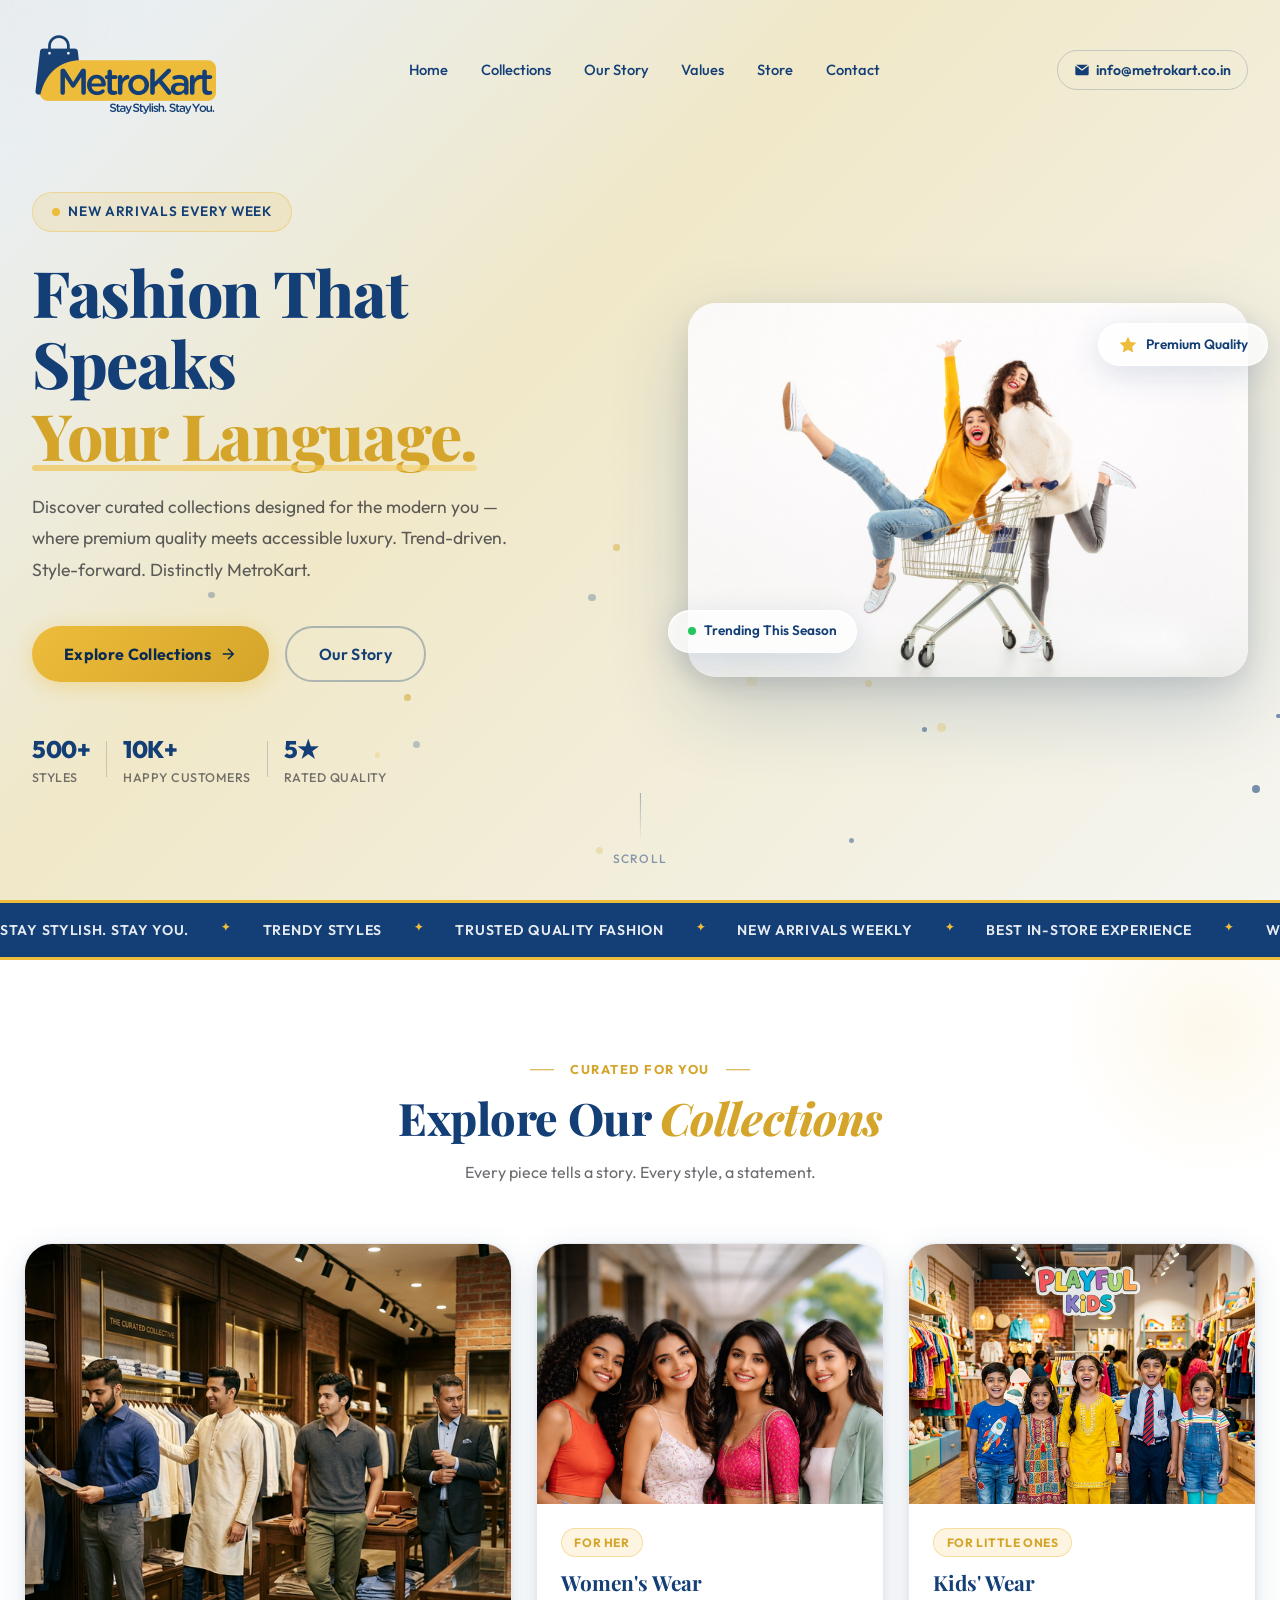
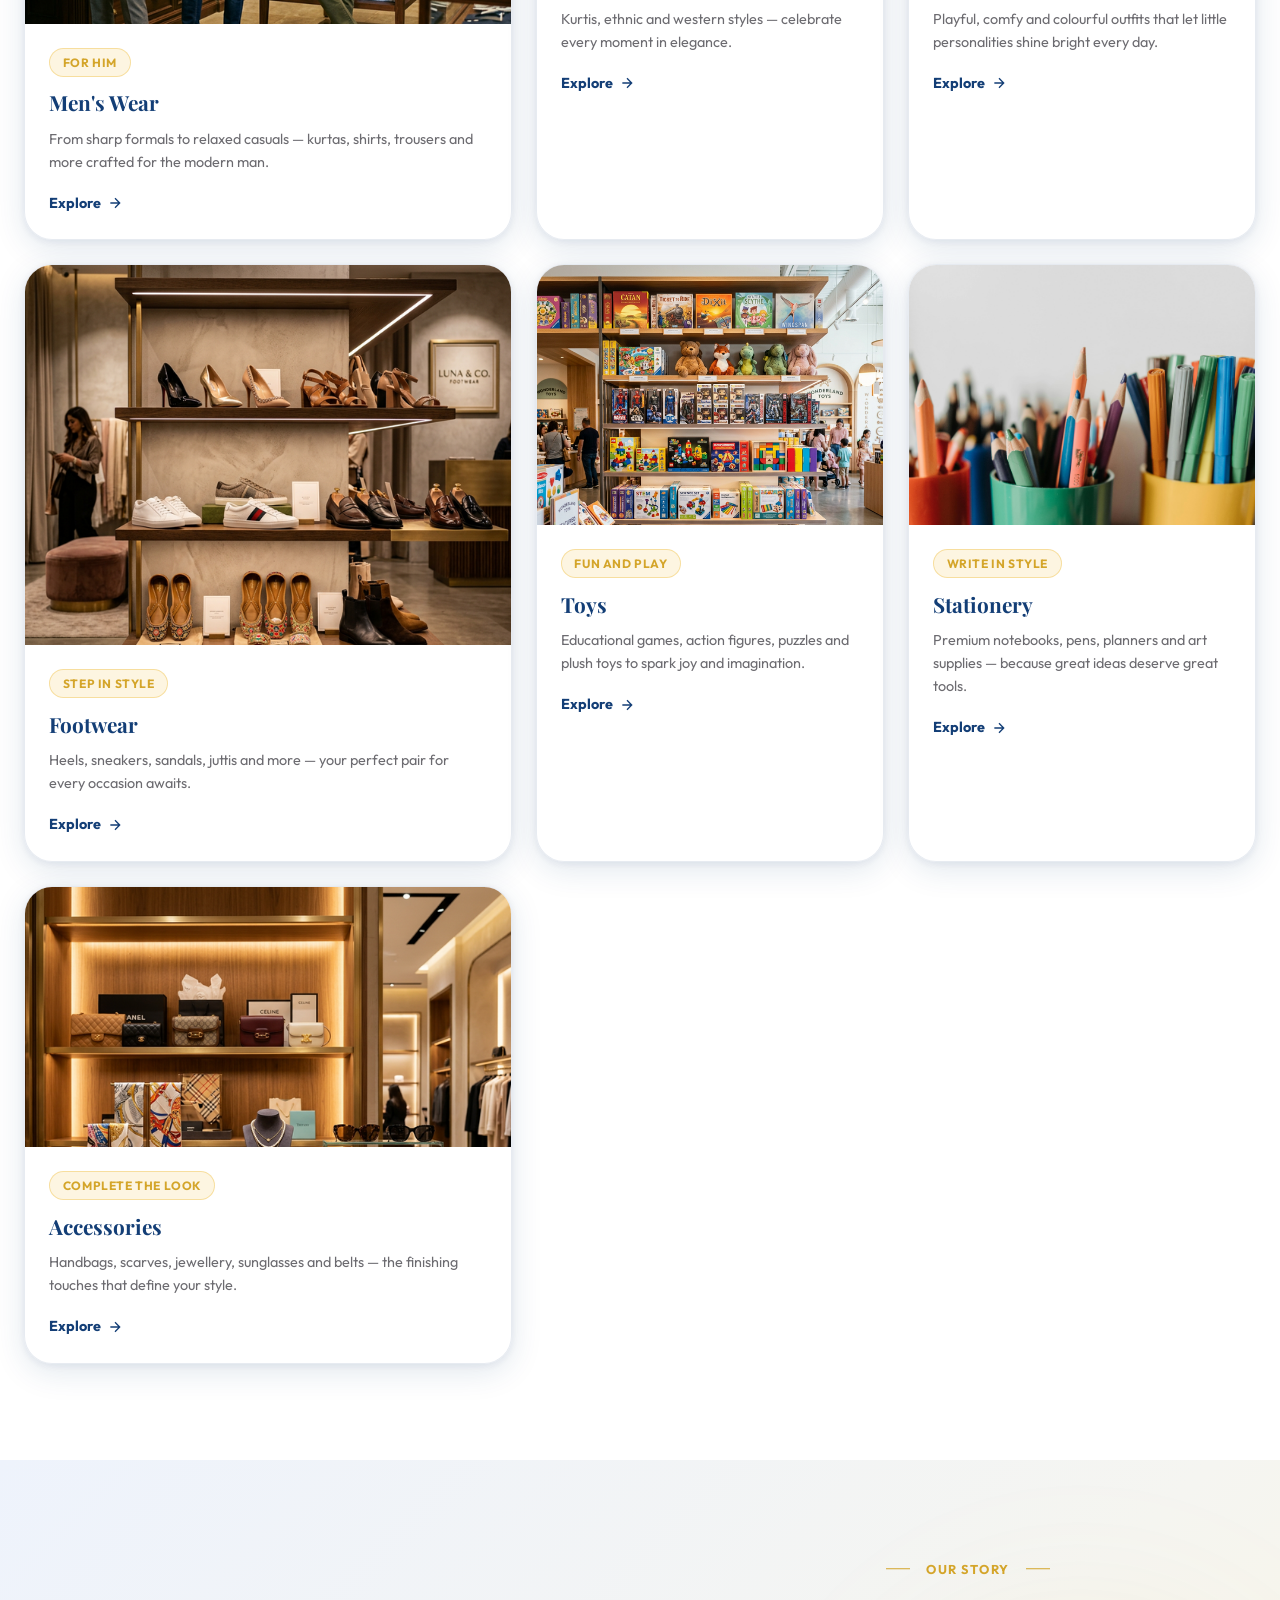
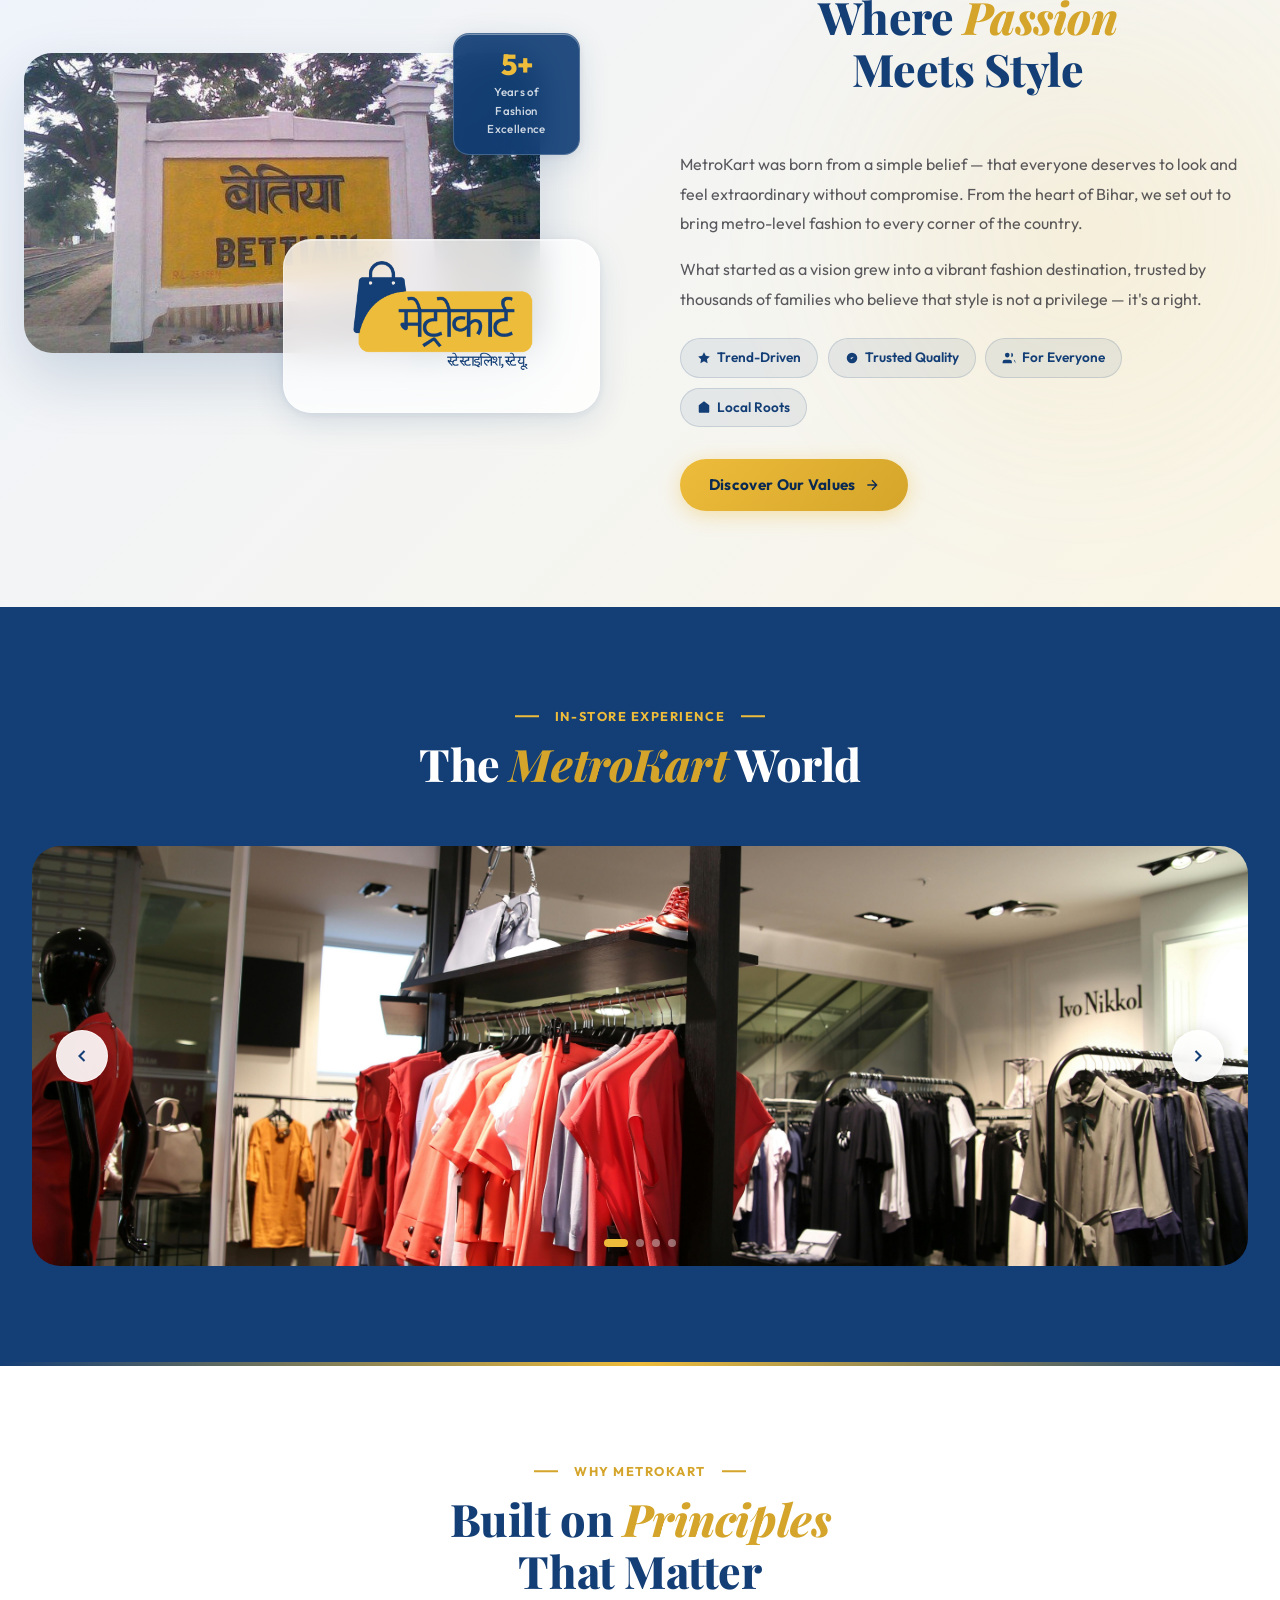
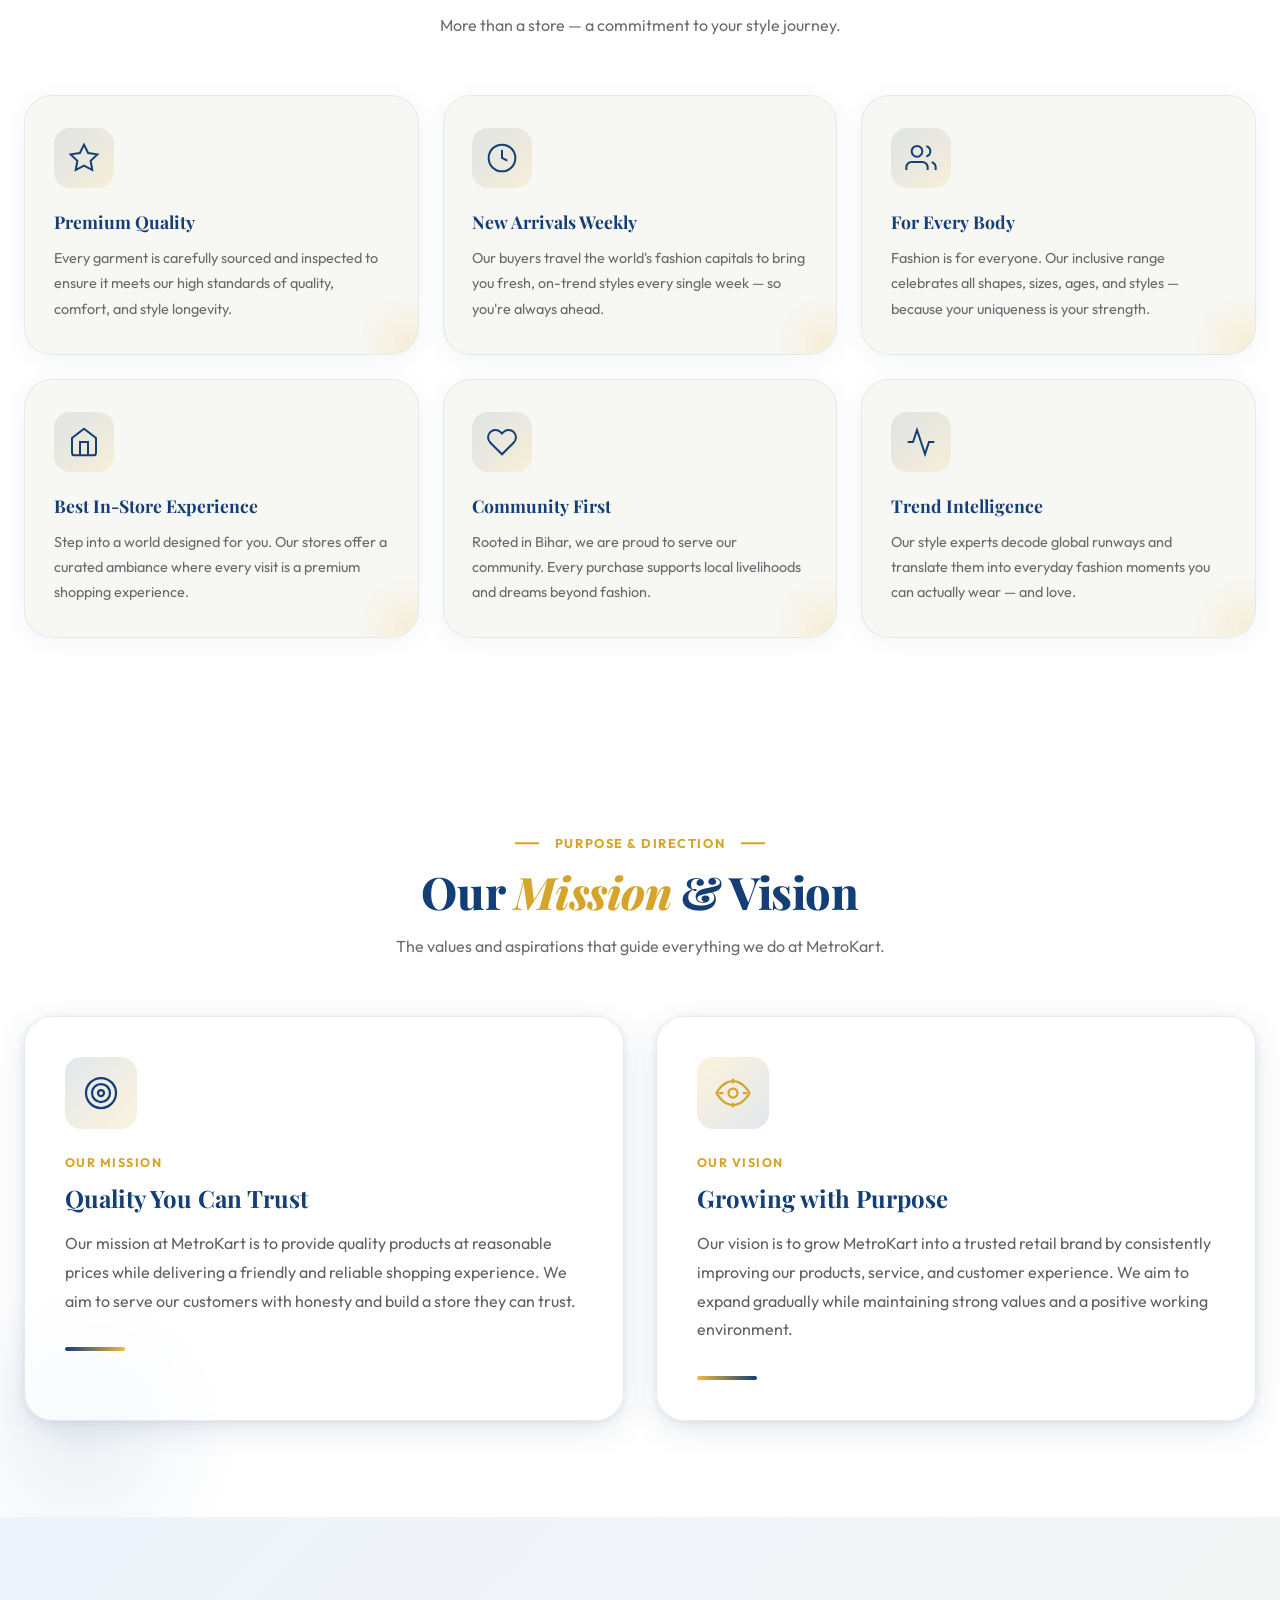
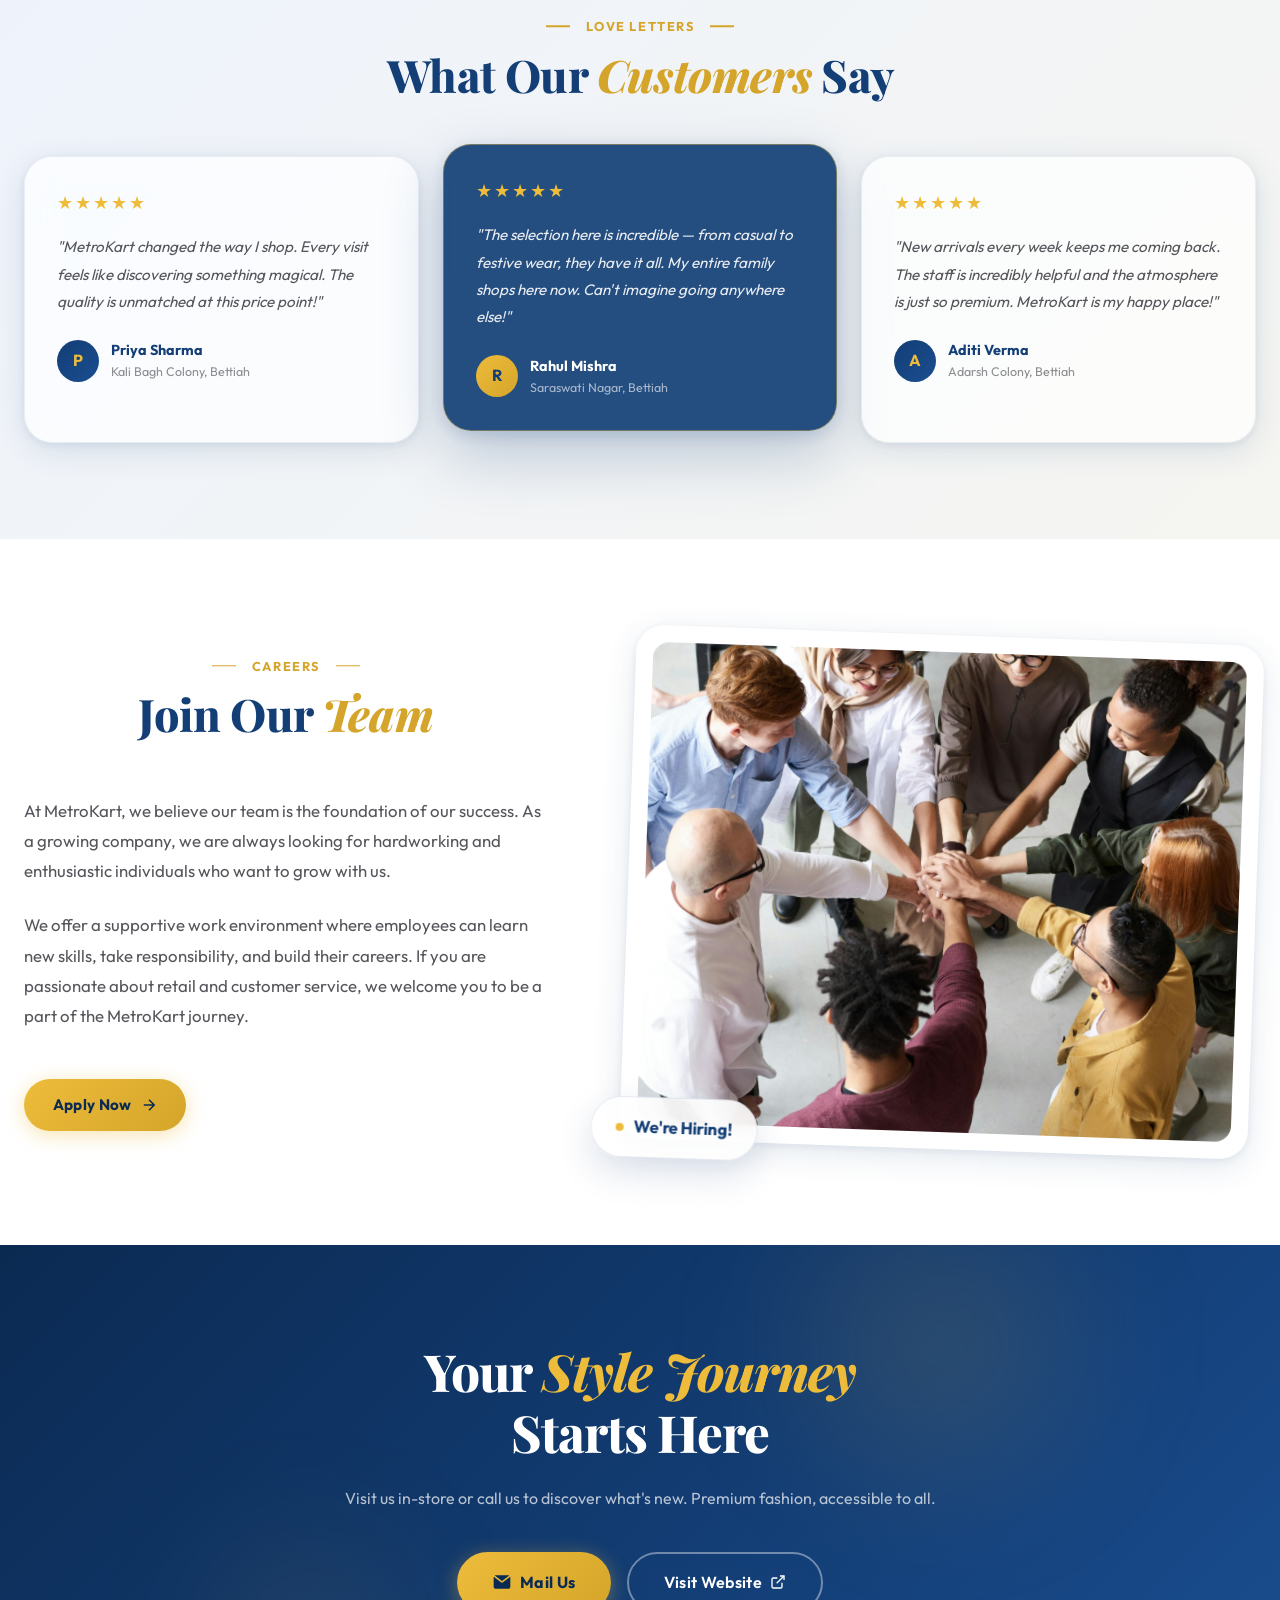
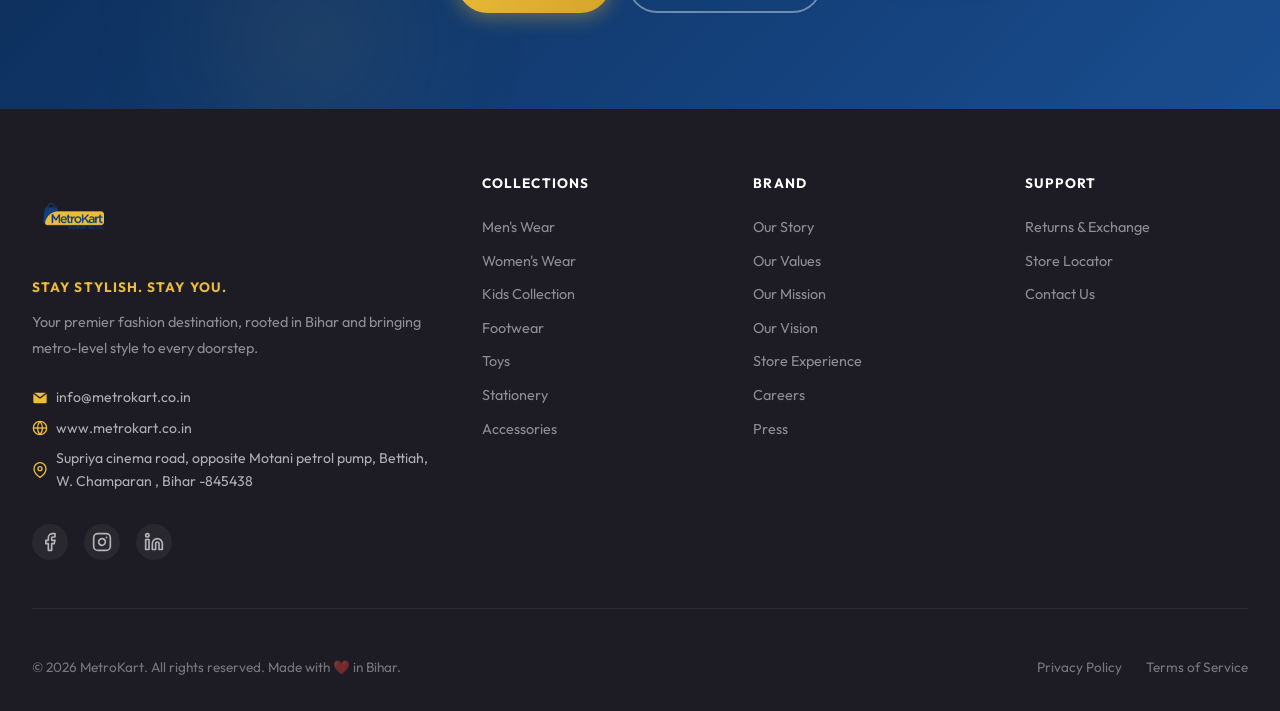
==== index.html @ 8abfbc71 "init" ====
<!DOCTYPE html>
<html lang="en">

<head>
  <meta charset="UTF-8" />
  <meta name="viewport" content="width=device-width, initial-scale=1.0" />
  <title>MetroKart — Stay Stylish. Stay You.</title>
  <meta name="description"
    content="MetroKart is your premium fashion destination offering trend-driven styles, trusted quality, and new arrivals every week. Stay Stylish. Stay You." />
  <link rel="icon" type="image/png" href="assets/logo-main.png" />
  <link rel="preconnect" href="https://fonts.googleapis.com" />
  <link rel="preconnect" href="https://fonts.gstatic.com" crossorigin />
  <link
    href="https://fonts.googleapis.com/css2?family=Outfit:wght@300;400;500;600;700;800;900&family=Playfair+Display:ital,wght@0,700;0,800;1,700&display=swap"
    rel="stylesheet" />
  <link rel="stylesheet" href="style.css" />
</head>

<body>

  <!-- ════════════════════════════════════════
       NAVIGATION
  ════════════════════════════════════════ -->
  <nav class="navbar" id="navbar">
    <div class="nav-container">
      <a href="#" class="nav-logo">
        <img src="assets/logo-main.png" alt="MetroKart Logo" class="nav-logo-img" />
      </a>
      <ul class="nav-links" id="navLinks">
        <li class="nav-close-wrapper">
          <button class="nav-close" id="navClose" aria-label="Close Menu">
            <svg width="28" height="28" viewBox="0 0 24 24" fill="none" stroke="currentColor" stroke-width="2" stroke-linecap="round" stroke-linejoin="round">
              <line x1="18" y1="6" x2="6" y2="18"></line>
              <line x1="6" y1="6" x2="18" y2="18"></line>
            </svg>
          </button>
        </li>
        <li><a href="#hero">Home</a></li>
        <li><a href="#collections">Collections</a></li>
        <li><a href="#story">Our Story</a></li>
        <li><a href="#values">Values</a></li>
        <li><a href="#showcase">Store</a></li>
        <li><a href="#contact">Contact</a></li>
      </ul>
      <div class="nav-actions">
        <a href="mailto:info@metrokart.co.in" class="btn-nav-call">
          <svg width="16" height="16" viewBox="0 0 24 24" fill="currentColor">
            <!-- <svg class="w-6 h-6 text-gray-800 dark:text-white" aria-hidden="true" xmlns="http://www.w3.org/2000/svg" width="24" height="24" fill="currentColor" viewBox="0 0 24 24"> -->
            <path
              d="M2.038 5.61A2.01 2.01 0 0 0 2 6v12a2 2 0 0 0 2 2h16a2 2 0 0 0 2-2V6c0-.12-.01-.238-.03-.352l-.866.65-7.89 6.032a2 2 0 0 1-2.429 0L2.884 6.288l-.846-.677Z" />
            <path
              d="M20.677 4.117A1.996 1.996 0 0 0 20 4H4c-.225 0-.44.037-.642.105l.758.607L12 10.742 19.9 4.7l.777-.583Z" />
            <!-- </svg> -->

            <!-- <path
              d="M6.6 10.8c1.4 2.8 3.8 5.1 6.6 6.6l2.2-2.2c.3-.3.7-.4 1-.2 1.1.4 2.3.6 3.6.6.6 0 1 .4 1 1V20c0 .6-.4 1-1 1-9.4 0-17-7.6-17-17 0-.6.4-1 1-1h3.5c.6 0 1 .4 1 1 0 1.3.2 2.5.6 3.6.1.3 0 .7-.2 1L6.6 10.8z" /> -->
          </svg>
          info@metrokart.co.in
        </a>
        <!-- <button class="btn-primary"
          onclick="document.getElementById('contact').scrollIntoView({behavior:'smooth'})">Shop Now</button> -->
        <button class="hamburger" id="hamburger" aria-label="Menu">
          <span></span><span></span><span></span>
        </button>
      </div>
    </div>
  </nav>

  <!-- ════════════════════════════════════════
       HERO SECTION
  ════════════════════════════════════════ -->
  <section class="hero" id="hero">
    <div class="hero-bg-blobs">
      <div class="blob blob-1"></div>
      <div class="blob blob-2"></div>
      <div class="blob blob-3"></div>
    </div>

    <!-- Floating particles -->
    <div class="particles" id="particles"></div>

    <div class="hero-container">
      <div class="hero-content">
        <div class="hero-badge">
          <span class="badge-dot"></span>
          New Arrivals Every Week
        </div>
        <h1 class="hero-headline">
          Fashion That Speaks<br />
          <span class="hero-highlight">Your Language.</span>
        </h1>
        <p class="hero-subtext">
          Discover curated collections designed for the modern you — where premium quality meets accessible luxury.
          Trend-driven. Style-forward. Distinctly MetroKart.
        </p>
        <div class="hero-cta-group">
          <button class="btn-primary hero-btn"
            onclick="document.getElementById('collections').scrollIntoView({behavior:'smooth'})">
            Explore Collections
            <svg width="18" height="18" viewBox="0 0 24 24" fill="none" stroke="currentColor" stroke-width="2">
              <path d="M5 12h14M12 5l7 7-7 7" />
            </svg>
          </button>
          <button class="btn-ghost hero-btn"
            onclick="document.getElementById('story').scrollIntoView({behavior:'smooth'})">
            Our Story
          </button>
        </div>
        <div class="hero-stats">
          <div class="stat-item">
            <span class="stat-number">500+</span>
            <span class="stat-label">Styles</span>
          </div>
          <div class="stat-divider"></div>
          <div class="stat-item">
            <span class="stat-number">10K+</span>
            <span class="stat-label">Happy Customers</span>
          </div>
          <div class="stat-divider"></div>
          <div class="stat-item">
            <span class="stat-number">5★</span>
            <span class="stat-label">Rated Quality</span>
          </div>
        </div>
      </div>

      <div class="hero-visual">
        <div class="hero-image-frame">
          <div class="glass-pill pill-top">
            <svg width="20" height="20" viewBox="0 0 24 24" fill="#eebc3b">
              <path d="M12 2l3.09 6.26L22 9.27l-5 4.87 1.18 6.88L12 17.77l-6.18 3.25L7 14.14 2 9.27l6.91-1.01L12 2z" />
            </svg>
            <span>Premium Quality</span>
          </div>
          <img src="assets/banner-2.jpg" alt="MetroKart Fashion Banner" class="hero-main-image" />
          <div class="glass-pill pill-bottom">
            <span class="trending-dot"></span>
            <span>Trending This Season</span>
          </div>
        </div>
      </div>
    </div>

    <!-- Scroll indicator -->
    <div class="scroll-indicator">
      <div class="scroll-line"></div>
      <span>Scroll</span>
    </div>
  </section>

  <!-- ════════════════════════════════════════
       MARQUEE TICKER
  ════════════════════════════════════════ -->
  <div class="ticker-strip">
    <div class="ticker-track">
      <span>Stay Stylish. Stay You.</span>
      <span class="ticker-dot">✦</span>
      <span>Trendy Styles</span>
      <span class="ticker-dot">✦</span>
      <span>Trusted Quality Fashion</span>
      <span class="ticker-dot">✦</span>
      <span>New Arrivals Weekly</span>
      <span class="ticker-dot">✦</span>
      <span>Best In-Store Experience</span>
      <span class="ticker-dot">✦</span>
      <span>Wide Apparel Selection</span>
      <span class="ticker-dot">✦</span>
      <span>Stay Stylish. Stay You.</span>
      <span class="ticker-dot">✦</span>
      <span>Trendy Styles</span>
      <span class="ticker-dot">✦</span>
      <span>Trusted Quality Fashion</span>
      <span class="ticker-dot">✦</span>
      <span>New Arrivals Weekly</span>
      <span class="ticker-dot">✦</span>
      <span>Best In-Store Experience</span>
      <span class="ticker-dot">✦</span>
      <span>Wide Apparel Selection</span>
      <span class="ticker-dot">✦</span>
    </div>
  </div>

  <!-- ════════════════════════════════════════
       FEATURED COLLECTIONS
  ════════════════════════════════════════ -->
  <section class="collections" id="collections">
    <div class="section-container">
      <div class="section-header">
        <div class="section-label">Curated For You</div>
        <h2 class="section-title">Explore Our <em>Collections</em></h2>
        <p class="section-subtitle">Every piece tells a story. Every style, a statement.</p>
      </div>

      <div class="collections-grid">

        <!-- Men's Wear - Large Card -->
        <div class="collection-card collection-card--large glass-card" data-index="0" id="mens">
          <div class="card-image-wrap">
            <img src="assets/collection-mens.png" alt="Men's Wear Collection" class="card-img" />
            <div class="card-overlay"></div>
          </div>
          <div class="card-content">
            <span class="card-tag">For Him</span>
            <h3 class="card-title">Men's Wear</h3>
            <p class="card-desc">From sharp formals to relaxed casuals — kurtas, shirts, trousers and more crafted for
              the modern man.</p>
            <a href="#contact" class="card-cta">
              Explore
              <svg width="16" height="16" viewBox="0 0 24 24" fill="none" stroke="currentColor" stroke-width="2">
                <path d="M5 12h14M12 5l7 7-7 7" />
              </svg>
            </a>
          </div>
        </div>

        <!-- Women's Wear -->
        <div class="collection-card glass-card" data-index="1" id="womens">
          <div class="card-image-wrap">
            <img src="assets/collection-womens.png" alt="Women's Wear Collection" class="card-img" />
            <div class="card-overlay"></div>
          </div>
          <div class="card-content">
            <span class="card-tag">For Her</span>
            <h3 class="card-title">Women's Wear</h3>
            <p class="card-desc">Kurtis, ethnic and western styles — celebrate every moment in elegance.</p>
            <a href="#contact" class="card-cta">
              Explore
              <svg width="16" height="16" viewBox="0 0 24 24" fill="none" stroke="currentColor" stroke-width="2">
                <path d="M5 12h14M12 5l7 7-7 7" />
              </svg>
            </a>
          </div>
        </div>

        <!-- Kids' Wear -->
        <div class="collection-card glass-card" data-index="2" id="kids">
          <div class="card-image-wrap">
            <img src="assets/collection-kids.png" alt="Kids' Wear Collection" class="card-img" />
            <div class="card-overlay"></div>
          </div>
          <div class="card-content">
            <span class="card-tag">For Little Ones</span>
            <h3 class="card-title">Kids' Wear</h3>
            <p class="card-desc">Playful, comfy and colourful outfits that let little personalities shine bright every
              day.</p>
            <a href="#contact" class="card-cta">
              Explore
              <svg width="16" height="16" viewBox="0 0 24 24" fill="none" stroke="currentColor" stroke-width="2">
                <path d="M5 12h14M12 5l7 7-7 7" />
              </svg>
            </a>
          </div>
        </div>

        <!-- Footwear - Large Card -->
        <div class="collection-card collection-card--large glass-card" data-index="3" id="footwear">
          <div class="card-image-wrap">
            <img src="assets/collection-footwear.png" alt="Footwear Collection" class="card-img" />
            <div class="card-overlay"></div>
          </div>
          <div class="card-content">
            <span class="card-tag">Step in Style</span>
            <h3 class="card-title">Footwear</h3>
            <p class="card-desc">Heels, sneakers, sandals, juttis and more — your perfect pair for every occasion
              awaits.</p>
            <a href="#contact" class="card-cta">
              Explore
              <svg width="16" height="16" viewBox="0 0 24 24" fill="none" stroke="currentColor" stroke-width="2">
                <path d="M5 12h14M12 5l7 7-7 7" />
              </svg>
            </a>
          </div>
        </div>

        <!-- Toys -->
        <div class="collection-card glass-card" data-index="4" id="toys">
          <div class="card-image-wrap">
            <img src="assets/collection-toys.png" alt="Toys Collection" class="card-img" />
            <div class="card-overlay"></div>
          </div>
          <div class="card-content">
            <span class="card-tag">Fun and Play</span>
            <h3 class="card-title">Toys</h3>
            <p class="card-desc">Educational games, action figures, puzzles and plush toys to spark joy and imagination.
            </p>
            <a href="#contact" class="card-cta">
              Explore
              <svg width="16" height="16" viewBox="0 0 24 24" fill="none" stroke="currentColor" stroke-width="2">
                <path d="M5 12h14M12 5l7 7-7 7" />
              </svg>
            </a>
          </div>
        </div>

        <!-- Stationery -->
        <div class="collection-card glass-card" data-index="5" id="stationery">
          <div class="card-image-wrap">
            <img src="assets/stationary.jpg" alt="Stationery Collection" class="card-img" />
            <div class="card-overlay"></div>
          </div>
          <div class="card-content">
            <span class="card-tag">Write in Style</span>
            <h3 class="card-title">Stationery</h3>
            <p class="card-desc">Premium notebooks, pens, planners and art supplies — because great ideas deserve great
              tools.</p>
            <a href="#contact" class="card-cta">
              Explore
              <svg width="16" height="16" viewBox="0 0 24 24" fill="none" stroke="currentColor" stroke-width="2">
                <path d="M5 12h14M12 5l7 7-7 7" />
              </svg>
            </a>
          </div>
        </div>

        <!-- Accessories - Full Width -->
        <div class="collection-card glass-card" data-index="6" id="accessories">
          <div class="card-image-wrap">
            <img src="assets/collection-accessories.png" alt="Accessories Collection" class="card-img" />
            <div class="card-overlay"></div>
          </div>
          <div class="card-content">
            <span class="card-tag">Complete the Look</span>
            <h3 class="card-title">Accessories</h3>
            <p class="card-desc">Handbags, scarves, jewellery, sunglasses and belts — the finishing touches that define
              your style.</p>
            <a href="#contact" class="card-cta">
              Explore
              <svg width="16" height="16" viewBox="0 0 24 24" fill="none" stroke="currentColor" stroke-width="2">
                <path d="M5 12h14M12 5l7 7-7 7" />
              </svg>
            </a>
          </div>
        </div>

      </div>
    </div>
  </section>

  <!-- ════════════════════════════════════════
       BRAND STORY
  ════════════════════════════════════════ -->
  <section class="story-section" id="story">
    <div class="story-bg">
      <div class="story-blob"></div>
    </div>
    <div class="section-container">
      <div class="story-grid">
        <div class="story-visual">
          <div class="story-images-stack">
            <div class="story-img-main">
              <img src="assets/our_story1.jpg" alt="MetroKart Store Experience" />
            </div>
            <div class="story-img-secondary glass-card">
              <img src="assets/our_story2.jpg" alt="MetroKart Lifestyle" />
            </div>
            <div class="story-stat-bubble glass-card">
              <span class="bubble-number">5+</span>
              <span class="bubble-label">Years of Fashion Excellence</span>
            </div>
          </div>
        </div>

        <div class="story-text">
          <div class="section-header">
            <div class="section-label">Our Story</div>
            <h2 class="section-title">Where <em>Passion</em><br />Meets Style</h2>
          </div>
          <p class="story-para">
            MetroKart was born from a simple belief — that everyone deserves to look and feel extraordinary without
            compromise. From the heart of Bihar, we set out to bring metro-level fashion to every corner of the country.
          </p>
          <p class="story-para">
            What started as a vision grew into a vibrant fashion destination, trusted by thousands of families who
            believe that style is not a privilege — it's a right.
          </p>
          <div class="story-values-pills">
            <span class="story-pill">
              <svg width="14" height="14" viewBox="0 0 24 24" fill="currentColor">
                <path d="M12 2l3.09 6.26L22 9.27l-5 4.87L18.18 21 12 17.77 5.82 21 7 14.14 2 9.27l6.91-1.01z" />
              </svg>
              Trend-Driven
            </span>
            <span class="story-pill">
              <svg width="14" height="14" viewBox="0 0 24 24" fill="currentColor">
                <path d="M9 12l2 2 4-4m6 2a9 9 0 11-18 0 9 9 0 0118 0z" />
              </svg>
              Trusted Quality
            </span>
            <span class="story-pill">
              <svg width="14" height="14" viewBox="0 0 24 24" fill="currentColor">
                <path d="M17 21v-2a4 4 0 00-4-4H5a4 4 0 00-4 4v2" />
                <circle cx="9" cy="7" r="4" />
                <path d="M23 21v-2a4 4 0 00-3-3.87M16 3.13a4 4 0 010 7.75" />
              </svg>
              For Everyone
            </span>
            <span class="story-pill">
              <svg width="14" height="14" viewBox="0 0 24 24" fill="currentColor">
                <path d="M3 9l9-7 9 7v11a2 2 0 01-2 2H5a2 2 0 01-2-2z" />
              </svg>
              Local Roots
            </span>
          </div>
          <a href="#values" class="btn-primary" style="display:inline-flex;align-items:center;gap:8px;margin-top:2rem;">
            Discover Our Values
            <svg width="16" height="16" viewBox="0 0 24 24" fill="none" stroke="currentColor" stroke-width="2">
              <path d="M5 12h14M12 5l7 7-7 7" />
            </svg>
          </a>
        </div>
      </div>
    </div>
  </section>

  <!-- ════════════════════════════════════════
       BANNER SHOWCASE CAROUSEL
  ════════════════════════════════════════ -->
  <section class="showcase-section" id="showcase">
    <div class="section-container">
      <div class="section-header">
        <div class="section-label">In-Store Experience</div>
        <h2 class="section-title">The <em>MetroKart</em> World</h2>
      </div>

      <div class="showcase-carousel" id="showcaseCarousel">
        <div class="carousel-track" id="carouselTrack">
          <div class="carousel-slide">
            <img src="assets/instore1.jpg" alt="Store Banner 1" />
          </div>
          <div class="carousel-slide">
            <img src="assets/instore2.jpg" alt="Store Banner 2" />
          </div>
          <div class="carousel-slide">
            <img src="assets/instore3.jpg" alt="Store Banner 3" />
          </div>
          <div class="carousel-slide">
            <img src="assets/instore4.jpg" alt="Store Banner 4" />
          </div>
          <!-- <div class="carousel-slide">
            <img src="assets/Store elevation/5.png" alt="Store Banner 5" />
          </div>
          <div class="carousel-slide">
            <img src="assets/Store elevation/6.png" alt="Store Banner 6" />
          </div>
          <div class="carousel-slide">
            <img src="assets/Store elevation/7.png" alt="Store Banner 7" />
          </div>
          <div class="carousel-slide">
            <img src="assets/Store elevation/8.png" alt="Store Banner 8" />
          </div>
          <div class="carousel-slide">
            <img src="assets/Store elevation/9.png" alt="Store Banner 9" /> -->
          <!-- </div> -->
        </div>
        <button class="carousel-btn carousel-btn--prev" id="prevBtn" aria-label="Previous">
          <svg width="20" height="20" viewBox="0 0 24 24" fill="none" stroke="currentColor" stroke-width="2.5">
            <path d="M15 18l-6-6 6-6" />
          </svg>
        </button>
        <button class="carousel-btn carousel-btn--next" id="nextBtn" aria-label="Next">
          <svg width="20" height="20" viewBox="0 0 24 24" fill="none" stroke="currentColor" stroke-width="2.5">
            <path d="M9 18l6-6-6-6" />
          </svg>
        </button>
        <div class="carousel-dots" id="carouselDots"></div>
      </div>
    </div>
  </section>

  <!-- ════════════════════════════════════════
       BRAND VALUES
  ════════════════════════════════════════ -->
  <section class="values-section" id="values">
    <div class="section-container">
      <div class="section-header">
        <div class="section-label">Why MetroKart</div>
        <h2 class="section-title">Built on <em>Principles</em><br />That Matter</h2>
        <p class="section-subtitle">More than a store — a commitment to your style journey.</p>
      </div>

      <div class="values-grid">
        <div class="value-card glass-card" data-index="0">
          <div class="value-icon">
            <svg width="32" height="32" viewBox="0 0 24 24" fill="none" stroke="currentColor" stroke-width="1.5">
              <path d="M12 2l3.09 6.26L22 9.27l-5 4.87 1.18 6.88L12 17.77l-6.18 3.25L7 14.14 2 9.27l6.91-1.01z" />
            </svg>
          </div>
          <h3>Premium Quality</h3>
          <p>Every garment is carefully sourced and inspected to ensure it meets our high standards of quality, comfort,
            and style longevity.</p>
        </div>

        <div class="value-card glass-card" data-index="1">
          <div class="value-icon">
            <svg width="32" height="32" viewBox="0 0 24 24" fill="none" stroke="currentColor" stroke-width="1.5">
              <circle cx="12" cy="12" r="10" />
              <path d="M12 6v6l4 2" />
            </svg>
          </div>
          <h3>New Arrivals Weekly</h3>
          <p>Our buyers travel the world's fashion capitals to bring you fresh, on-trend styles every single week — so
            you're always ahead.</p>
        </div>

        <div class="value-card glass-card" data-index="2">
          <div class="value-icon">
            <svg width="32" height="32" viewBox="0 0 24 24" fill="none" stroke="currentColor" stroke-width="1.5">
              <path d="M17 21v-2a4 4 0 00-4-4H5a4 4 0 00-4 4v2" />
              <circle cx="9" cy="7" r="4" />
              <path d="M23 21v-2a4 4 0 00-3-3.87M16 3.13a4 4 0 010 7.75" />
            </svg>
          </div>
          <h3>For Every Body</h3>
          <p>Fashion is for everyone. Our inclusive range celebrates all shapes, sizes, ages, and styles — because your
            uniqueness is your strength.</p>
        </div>

        <div class="value-card glass-card" data-index="3">
          <div class="value-icon">
            <svg width="32" height="32" viewBox="0 0 24 24" fill="none" stroke="currentColor" stroke-width="1.5">
              <path d="M3 9l9-7 9 7v11a2 2 0 01-2 2H5a2 2 0 01-2-2z" />
              <polyline points="9 22 9 12 15 12 15 22" />
            </svg>
          </div>
          <h3>Best In-Store Experience</h3>
          <p>Step into a world designed for you. Our stores offer a curated ambiance where every visit is a premium
            shopping experience.</p>
        </div>

        <div class="value-card glass-card" data-index="4">
          <div class="value-icon">
            <svg width="32" height="32" viewBox="0 0 24 24" fill="none" stroke="currentColor" stroke-width="1.5">
              <path
                d="M20.84 4.61a5.5 5.5 0 00-7.78 0L12 5.67l-1.06-1.06a5.5 5.5 0 00-7.78 7.78l1.06 1.06L12 21.23l7.78-7.78 1.06-1.06a5.5 5.5 0 000-7.78z" />
            </svg>
          </div>
          <h3>Community First</h3>
          <p>Rooted in Bihar, we are proud to serve our community. Every purchase supports local livelihoods and dreams
            beyond fashion.</p>
        </div>

        <div class="value-card glass-card" data-index="5">
          <div class="value-icon">
            <svg width="32" height="32" viewBox="0 0 24 24" fill="none" stroke="currentColor" stroke-width="1.5">
              <polyline points="22 12 18 12 15 21 9 3 6 12 2 12" />
            </svg>
          </div>
          <h3>Trend Intelligence</h3>
          <p>Our style experts decode global runways and translate them into everyday fashion moments you can actually
            wear — and love.</p>
        </div>
      </div>
    </div>
  </section>

  <!-- ════════════════════════════════════════
       MISSION & VISION
  ════════════════════════════════════════ -->
  <section class="mission-vision-section" id="mission">
    <div class="section-container">
      <div class="section-header">
        <div class="section-label">Purpose &amp; Direction</div>
        <h2 class="section-title">Our <em>Mission</em> &amp; Vision</h2>
        <p class="section-subtitle">The values and aspirations that guide everything we do at MetroKart.</p>
      </div>

      <div class="mv-grid">

        <!-- Mission -->
        <div class="mv-card glass-card">
          <div class="mv-icon-wrap mv-icon--mission">
            <svg width="36" height="36" viewBox="0 0 24 24" fill="none" stroke="currentColor" stroke-width="1.5">
              <circle cx="12" cy="12" r="10" />
              <circle cx="12" cy="12" r="6" />
              <circle cx="12" cy="12" r="2" />
            </svg>
          </div>
          <div class="mv-label">Our Mission</div>
          <h3 class="mv-title">Quality You Can Trust</h3>
          <p class="mv-text">
            Our mission at MetroKart is to provide quality products at reasonable prices while delivering a friendly
            and reliable shopping experience. We aim to serve our customers with honesty and build a store they
            can trust.
          </p>
          <div class="mv-accent-bar mv-accent-bar--mission"></div>
        </div>

        <!-- Vision -->
        <div class="mv-card glass-card" id="vision">
          <div class="mv-icon-wrap mv-icon--vision">
            <svg width="36" height="36" viewBox="0 0 24 24" fill="none" stroke="currentColor" stroke-width="1.5">
              <path d="M1 12s4-8 11-8 11 8 11 8-4 8-11 8-11-8-11-8z" />
              <circle cx="12" cy="12" r="3" />
              <path d="M12 5V3M12 21v-2M5 12H3M21 12h-2" stroke-linecap="round" />
            </svg>
          </div>
          <div class="mv-label">Our Vision</div>
          <h3 class="mv-title">Growing with Purpose</h3>
          <p class="mv-text">
            Our vision is to grow MetroKart into a trusted retail brand by consistently improving our products,
            service, and customer experience. We aim to expand gradually while maintaining strong values and a
            positive working environment.
          </p>
          <div class="mv-accent-bar mv-accent-bar--vision"></div>
        </div>

      </div>
    </div>
  </section>

  <!-- ════════════════════════════════════════
       TESTIMONIALS
  ════════════════════════════════════════ -->
  <section class="testimonials-section">
    <div class="section-container">
      <div class="section-header">
        <div class="section-label">Love Letters</div>
        <h2 class="section-title">What Our <em>Customers</em> Say</h2>
      </div>

      <div class="testimonials-grid">
        <div class="testimonial-card glass-card">
          <div class="stars">★★★★★</div>
          <p class="testimonial-text">"MetroKart changed the way I shop. Every visit feels like discovering something
            magical. The quality is unmatched at this price point!"</p>
          <div class="testimonial-author">
            <div class="author-avatar">P</div>
            <div>
              <div class="author-name">Priya Sharma</div>
              <div class="author-loc">Kali Bagh Colony, Bettiah</div>
            </div>
          </div>
        </div>

        <div class="testimonial-card glass-card testimonial-featured">
          <div class="stars">★★★★★</div>
          <p class="testimonial-text">"The selection here is incredible — from casual to festive wear, they have it
            all.
            My entire family shops here now. Can't imagine going anywhere else!"</p>
          <div class="testimonial-author">
            <div class="author-avatar">R</div>
            <div>
              <div class="author-name">Rahul Mishra</div>
              <div class="author-loc">Saraswati Nagar, Bettiah</div>
            </div>
          </div>
        </div>

        <div class="testimonial-card glass-card">
          <div class="stars">★★★★★</div>
          <p class="testimonial-text">"New arrivals every week keeps me coming back. The staff is incredibly helpful
            and
            the atmosphere is just so premium. MetroKart is my happy place!"</p>
          <div class="testimonial-author">
            <div class="author-avatar">A</div>
            <div>
              <div class="author-name">Aditi Verma</div>
              <div class="author-loc">Adarsh Colony, Bettiah</div>
            </div>
          </div>
        </div>
      </div>
    </div>
  </section>

  <!-- ════════════════════════════════════════
       CAREERS
  ════════════════════════════════════════ -->
  <section class="careers-section" id="careers">
    <div class="section-container">
      <div class="careers-grid">
        <div class="careers-content">
          <div class="section-header">
            <div class="section-label">Careers</div>
            <h2 class="section-title">Join Our <em>Team</em></h2>
          </div>
          <p class="careers-text">
            At MetroKart, we believe our team is the foundation of our success. As a growing company, we are always
            looking for hardworking and enthusiastic individuals who want to grow with us.
          </p>
          <p class="careers-text">
            We offer a supportive work environment where employees can learn new skills, take responsibility, and build
            their careers. If you are passionate about retail and customer service, we welcome you to be a part of the
            MetroKart journey.
          </p>
          <a href="mailto:hr@metrokart.co.in" class="btn-primary" style="margin-top: 1.5rem;">
            Apply Now
            <svg width="18" height="18" viewBox="0 0 24 24" fill="none" stroke="currentColor" stroke-width="2">
              <path d="M5 12h14M12 5l7 7-7 7" />
            </svg>
          </a>
        </div>

        <div class="careers-visual">
          <div class="careers-image-frame glass-card">
            <img src="assets/join_us.jpg" alt="MetroKart Team Environment" class="careers-img" />
            <div class="careers-badge">
              <span class="badge-dot"></span>
              We're Hiring!
            </div>
          </div>
        </div>
      </div>
    </div>
  </section>

  <!-- ════════════════════════════════════════
       CTA BANNER
  ════════════════════════════════════════ -->
  <section class="cta-section">
    <div class="cta-inner">
      <div class="cta-blob cta-blob-1"></div>
      <div class="cta-blob cta-blob-2"></div>
      <div class="cta-content">
        <h2 class="cta-headline">Your <em>Style Journey</em><br />Starts Here</h2>
        <p class="cta-subtext">Visit us in-store or call us to discover what's new. Premium fashion, accessible to all.
        </p>
        <div class="cta-actions">
          <a href="mailto:info@metrokart.co.in" class="btn-primary cta-btn">
            <svg width="20" height="20" viewBox="0 0 24 24" fill="currentColor">
              <path
                d="M2.038 5.61A2.01 2.01 0 0 0 2 6v12a2 2 0 0 0 2 2h16a2 2 0 0 0 2-2V6c0-.12-.01-.238-.03-.352l-.866.65-7.89 6.032a2 2 0 0 1-2.429 0L2.884 6.288l-.846-.677Z" />
              <path
                d="M20.677 4.117A1.996 1.996 0 0 0 20 4H4c-.225 0-.44.037-.642.105l.758.607L12 10.742 19.9 4.7l.777-.583Z" />

              <!-- <path
                d="M6.6 10.8c1.4 2.8 3.8 5.1 6.6 6.6l2.2-2.2c.3-.3.7-.4 1-.2 1.1.4 2.3.6 3.6.6.6 0 1 .4 1 1V20c0 .6-.4 1-1 1-9.4 0-17-7.6-17-17 0-.6.4-1 1-1h3.5c.6 0 1 .4 1 1 0 1.3.2 2.5.6 3.6.1.3 0 .7-.2 1L6.6 10.8z" /> -->
            </svg>
            Mail Us
          </a>
          <a href="https://www.metrokart.co.in" target="_blank" rel="noopener" class="btn-ghost cta-btn">
            Visit Website
            <svg width="16" height="16" viewBox="0 0 24 24" fill="none" stroke="currentColor" stroke-width="2">
              <path d="M18 13v6a2 2 0 01-2 2H5a2 2 0 01-2-2V8a2 2 0 012-2h6" />
              <polyline points="15 3 21 3 21 9" />
              <line x1="10" y1="14" x2="21" y2="3" />
            </svg>
          </a>
        </div>
      </div>
    </div>
  </section>

  <!-- ════════════════════════════════════════
       CONTACT / FOOTER
  ════════════════════════════════════════ -->
  <footer class="footer" id="contact">
    <div class="footer-container">
      <div class="footer-main">
        <div class="footer-brand">
          <img src="assets/logo-main.png" alt="MetroKart" class="footer-logo" />
          <p class="footer-tagline">Stay Stylish. Stay You.</p>
          <p class="footer-desc">Your premier fashion destination, rooted in Bihar and bringing metro-level style to
            every doorstep.</p>
          <div class="footer-contact-info">
            <a href="mailto:info@metrokart.co.in" class="footer-contact-item">
              <svg width="16" height="16" viewBox="0 0 24 24" fill="currentColor">
                <path
                  d="M2.038 5.61A2.01 2.01 0 0 0 2 6v12a2 2 0 0 0 2 2h16a2 2 0 0 0 2-2V6c0-.12-.01-.238-.03-.352l-.866.65-7.89 6.032a2 2 0 0 1-2.429 0L2.884 6.288l-.846-.677Z" />
                <path
                  d="M20.677 4.117A1.996 1.996 0 0 0 20 4H4c-.225 0-.44.037-.642.105l.758.607L12 10.742 19.9 4.7l.777-.583Z" />

                <!-- <path
                  d="M6.6 10.8c1.4 2.8 3.8 5.1 6.6 6.6l2.2-2.2c.3-.3.7-.4 1-.2 1.1.4 2.3.6 3.6.6.6 0 1 .4 1 1V20c0 .6-.4 1-1 1-9.4 0-17-7.6-17-17 0-.6.4-1 1-1h3.5c.6 0 1 .4 1 1 0 1.3.2 2.5.6 3.6.1.3 0 .7-.2 1L6.6 10.8z" /> -->
              </svg>
              info@metrokart.co.in
            </a>
            <a href="https://www.metrokart.co.in" target="_blank" rel="noopener" class="footer-contact-item">
              <svg width="16" height="16" viewBox="0 0 24 24" fill="none" stroke="currentColor" stroke-width="2">
                <circle cx="12" cy="12" r="10" />
                <line x1="2" y1="12" x2="22" y2="12" />
                <path d="M12 2a15.3 15.3 0 010 20M12 2a15.3 15.3 0 000 20" />
              </svg>
              www.metrokart.co.in
            </a>
            <div class="footer-contact-item">
              <svg width="16" height="16" viewBox="0 0 24 24" fill="none" stroke="currentColor" stroke-width="2">
                <path d="M21 10c0 7-9 13-9 13s-9-6-9-13a9 9 0 0118 0z" />
                <circle cx="12" cy="10" r="3" />
              </svg>
              Supriya cinema road, opposite Motani petrol pump, Bettiah, W. Champaran , Bihar -845438
            </div>
          </div>

          <div class="footer-social">
            <a href="https://www.facebook.com/profile.php?id=61587187597556" aria-label="Facebook">
              <svg width="20" height="20" viewBox="0 0 24 24" fill="none" stroke="currentColor" stroke-width="2"
                stroke-linecap="round" stroke-linejoin="round">
                <path d="M18 2h-3a5 5 0 0 0-5 5v3H7v4h3v8h4v-8h3l1-4h-4V7a1 1 0 0 1 1-1h3z"></path>
              </svg>
            </a>
            <a href="https://www.instagram.com/metrokart_official" aria-label="Instagram">
              <svg width="20" height="20" viewBox="0 0 24 24" fill="none" stroke="currentColor" stroke-width="2"
                stroke-linecap="round" stroke-linejoin="round">
                <rect x="2" y="2" width="20" height="20" rx="5" ry="5"></rect>
                <path d="M16 11.37A4 4 0 1 1 12.63 8 4 4 0 0 1 16 11.37z"></path>
                <line x1="17.5" y1="6.5" x2="17.51" y2="6.5"></line>
              </svg>
            </a>
            <a href="https://www.linkedin.com/company/metrokartofficial/" aria-label="LinkedIn">
              <svg width="20" height="20" viewBox="0 0 24 24" fill="none" stroke="currentColor" stroke-width="2"
                stroke-linecap="round" stroke-linejoin="round">
                <path d="M16 8a6 6 0 0 1 6 6v7h-4v-7a2 2 0 0 0-2-2 2 2 0 0 0-2 2v7h-4v-7a6 6 0 0 1 6-6z"></path>
                <rect x="2" y="9" width="4" height="12"></rect>
                <circle cx="4" cy="4" r="2"></circle>
              </svg>
            </a>
          </div>
        </div>

        <div class="footer-links-group">
          <h4>Collections</h4>
          <ul>
            <li><a href="#mens">Men's Wear</a></li>
            <li><a href="#womens">Women's Wear</a></li>
            <li><a href="#kids">Kids Collection</a></li>
            <li><a href="#footwear">Footwear</a></li>
            <li><a href="#toys">Toys</a></li>
            <li><a href="#stationery">Stationery</a></li>
            <li><a href="#accessories">Accessories</a></li>
          </ul>
        </div>

        <div class="footer-links-group">
          <h4>Brand</h4>
          <ul>
            <li><a href="#story">Our Story</a></li>
            <li><a href="#values">Our Values</a></li>
            <li><a href="#mission">Our Mission</a></li>
            <li><a href="#vision">Our Vision</a></li>
            <li><a href="#showcase">Store Experience</a></li>
            <li><a href="#careers">Careers</a></li>
            <li><a href="#">Press</a></li>
          </ul>
        </div>

        <div class="footer-links-group">
          <h4>Support</h4>
          <ul>
            <li><a href="returns.html">Returns & Exchange</a></li>
            <li><a href="index.html#contact">Store Locator</a></li>
            <li><a href="index.html#contact">Contact Us</a></li>
          </ul>
        </div>
      </div>

      <div class="footer-bottom">
        <p>© 2026 MetroKart. All rights reserved. Made with ❤️ in Bihar.</p>
        <div class="footer-legal">
          <a href="privacy.html">Privacy Policy</a>
          <a href="terms.html">Terms of Service</a>
        </div>
      </div>
    </div>
  </footer>

  <script src="script.js"></script>
</body>

</html>
---- style.css ----
/* ══════════════════════════════════════════════════════
   METROKART — PREMIUM LUXURY LANDING PAGE
   Brand: Navy #133e76 | Amber #eebc3b | Cream #f5f5f1 | Dark #1d1c24
══════════════════════════════════════════════════════ */

/* ─── RESET & ROOT ─────────────────────────────────── */
*,
*::before,
*::after {
  box-sizing: border-box;
  margin: 0;
  padding: 0;
}

:root {
  /* Brand Colors */
  --navy: #133e76;
  --navy-deep: #0b2a52;
  --navy-mid: #1a4d8f;
  --amber: #eebc3b;
  --amber-deep: #d4a52a;
  --amber-light: #f5d06a;
  --cream: #f5f5f1;
  --dark: #1d1c24;
  --dark-mid: #2a2938;

  /* Glass */
  --glass-bg: rgba(255, 255, 255, 0.12);
  --glass-bg-hover: rgba(255, 255, 255, 0.2);
  --glass-border: rgba(255, 255, 255, 0.25);
  --glass-shadow: rgba(19, 62, 118, 0.15);
  --glass-blur: blur(16px) saturate(180%);

  /* Typography */
  --font-body: 'Outfit', sans-serif;
  --font-display: 'Playfair Display', serif;

  /* Spacing */
  --section-pad: 6rem 1.5rem;
  --radius-sm: 8px;
  --radius-md: 16px;
  --radius-lg: 28px;
  --radius-xl: 48px;

  /* Transitions */
  --ease-smooth: cubic-bezier(0.4, 0, 0.2, 1);
  --ease-bounce: cubic-bezier(0.34, 1.56, 0.64, 1);
  --transition: 0.35s var(--ease-smooth);
}

html {
  scroll-behavior: smooth;
  font-size: 16px;
}

body {
  font-family: var(--font-body);
  background: var(--cream);
  color: var(--dark);
  overflow-x: hidden;
  line-height: 1.6;
}

/* ─── SCROLLBAR ─────────────────────────────────────── */
::-webkit-scrollbar {
  width: 6px;
}

::-webkit-scrollbar-track {
  background: var(--cream);
}

::-webkit-scrollbar-thumb {
  background: var(--navy);
  border-radius: 3px;
}

::-webkit-scrollbar-thumb:hover {
  background: var(--amber);
}

/* ─── SELECTION ─────────────────────────────────────── */
::selection {
  background: var(--amber);
  color: var(--navy);
}

/* ═══════════════════════════════════════════════════════
   LIQUID GLASS CARD
═══════════════════════════════════════════════════════ */
.glass-card {
  background: rgba(255, 255, 255, 0.15);
  backdrop-filter: var(--glass-blur);
  -webkit-backdrop-filter: var(--glass-blur);
  border: 1px solid rgba(255, 255, 255, 0.3);
  box-shadow:
    0 8px 32px rgba(19, 62, 118, 0.12),
    0 2px 8px rgba(19, 62, 118, 0.08),
    inset 0 1px 0 rgba(255, 255, 255, 0.4);
  border-radius: var(--radius-lg);
  transition: var(--transition);
}

.glass-card:hover {
  background: rgba(255, 255, 255, 0.22);
  box-shadow:
    0 20px 60px rgba(19, 62, 118, 0.2),
    0 4px 16px rgba(19, 62, 118, 0.12),
    inset 0 1px 0 rgba(255, 255, 255, 0.5);
  transform: translateY(-4px);
}

/* ═══════════════════════════════════════════════════════
   BUTTONS
═══════════════════════════════════════════════════════ */
.btn-primary {
  display: inline-flex;
  align-items: center;
  gap: 8px;
  padding: 0.85rem 1.8rem;
  background: linear-gradient(135deg, var(--amber) 0%, var(--amber-deep) 100%);
  color: var(--navy-deep);
  font-family: var(--font-body);
  font-weight: 700;
  font-size: 0.95rem;
  letter-spacing: 0.02em;
  border: none;
  border-radius: 100px;
  cursor: pointer;
  text-decoration: none;
  transition: var(--transition);
  box-shadow: 0 4px 20px rgba(238, 188, 59, 0.4);
  position: relative;
  overflow: hidden;
}

.btn-primary::before {
  content: '';
  position: absolute;
  inset: 0;
  background: linear-gradient(135deg, rgba(255, 255, 255, 0.3) 0%, transparent 60%);
  opacity: 0;
  transition: opacity 0.3s;
}

.btn-primary:hover {
  transform: translateY(-2px);
  box-shadow: 0 8px 32px rgba(238, 188, 59, 0.5);
}

.btn-primary:hover::before {
  opacity: 1;
}

.btn-primary:active {
  transform: translateY(0);
}

.btn-ghost {
  display: inline-flex;
  align-items: center;
  gap: 8px;
  padding: 0.85rem 1.8rem;
  background: transparent;
  color: var(--navy);
  font-family: var(--font-body);
  font-weight: 600;
  font-size: 0.95rem;
  letter-spacing: 0.02em;
  border: 2px solid rgba(19, 62, 118, 0.3);
  border-radius: 100px;
  cursor: pointer;
  text-decoration: none;
  transition: var(--transition);
  backdrop-filter: blur(8px);
}

.btn-ghost:hover {
  background: rgba(19, 62, 118, 0.08);
  border-color: var(--navy);
  transform: translateY(-2px);
}

/* ═══════════════════════════════════════════════════════
   NAVIGATION
═══════════════════════════════════════════════════════ */
.navbar {
  position: fixed;
  top: 0;
  left: 0;
  right: 0;
  z-index: 1000;
  padding: 1rem 0;
  transition: all 0.4s var(--ease-smooth);
}

.navbar.scrolled {
  background: rgba(245, 245, 241, 0.85);
  backdrop-filter: blur(20px) saturate(180%);
  -webkit-backdrop-filter: blur(20px) saturate(180%);
  border-bottom: 1px solid rgba(19, 62, 118, 0.12);
  box-shadow: 0 4px 30px rgba(19, 62, 118, 0.08);
  padding: 0.7rem 0;
}

.nav-container {
  max-width: 1320px;
  margin: 0 auto;
  padding: 0 2rem;
  display: flex;
  align-items: center;
  justify-content: space-between;
  gap: 2rem;
}

/* Logo link acts as a cropped viewport — clips the PNG whitespace */
/* PNG: square canvas, content spans ~12%–92% wide, ~28%–83% tall */
.nav-logo {
  flex-shrink: 0;
  text-decoration: none;
  display: block;
  width: 200px;
  /* crop window: shows ~80% of content width */
  height: 108px;
  /* crop window: shows ~55% of image = content height at 250px render */
  overflow: hidden;
  position: relative;
}

.nav-logo-img {
  width: 250px;
  /* 200 / 0.80 = 250px so content fills the viewport width */
  height: auto;
  position: absolute;
  top: -70px;
  /* 28% × 250px = 70px top whitespace to skip */
  left: -30px;
  /* 12% × 250px = 30px left whitespace to skip */
  transition: transform 0.3s;
  display: block;
}

.nav-logo-img:hover {
  transform: scale(1.05);
}

.nav-links {
  display: flex;
  align-items: center;
  list-style: none;
  gap: 0.25rem;
}

.nav-links a {
  text-decoration: none;
  color: var(--navy);
  font-weight: 500;
  font-size: 0.92rem;
  padding: 0.5rem 0.9rem;
  border-radius: 100px;
  transition: var(--transition);
  position: relative;
}

.nav-links a::after {
  content: '';
  position: absolute;
  bottom: 4px;
  left: 50%;
  transform: translateX(-50%);
  width: 0;
  height: 2px;
  background: var(--amber);
  border-radius: 2px;
  transition: width 0.3s;
}

.nav-links a:hover {
  color: var(--navy-deep);
  background: rgba(19, 62, 118, 0.06);
}

.nav-links a:hover::after {
  width: 60%;
}

.nav-close-wrapper {
  display: none;
}

.nav-actions {
  display: flex;
  align-items: center;
  gap: 0.75rem;
}

.btn-nav-call {
  display: flex;
  align-items: center;
  gap: 6px;
  color: var(--navy);
  font-weight: 600;
  font-size: 0.88rem;
  text-decoration: none;
  padding: 0.5rem 1rem;
  border-radius: 100px;
  border: 1.5px solid rgba(19, 62, 118, 0.2);
  transition: var(--transition);
}

.btn-nav-call:hover {
  background: rgba(19, 62, 118, 0.06);
  border-color: var(--navy);
}

.hamburger {
  display: none;
  flex-direction: column;
  gap: 5px;
  background: none;
  border: none;
  cursor: pointer;
  padding: 4px;
}

.hamburger span {
  display: block;
  width: 24px;
  height: 2px;
  background: var(--navy);
  border-radius: 2px;
  transition: all 0.3s;
}

/* ═══════════════════════════════════════════════════════
   HERO SECTION
═══════════════════════════════════════════════════════ */
.hero {
  min-height: 100vh;
  background: linear-gradient(135deg, #e8f0fb 0%, #f0e8c8 40%, #f5f5f1 100%);
  position: relative;
  overflow: hidden;
  display: flex;
  align-items: center;
  padding-top: 80px;
}

.hero-bg-blobs {
  position: absolute;
  inset: 0;
  pointer-events: none;
}

.blob {
  position: absolute;
  border-radius: 50%;
  filter: blur(80px);
  opacity: 0.35;
  animation: blobFloat 8s ease-in-out infinite;
}

.blob-1 {
  width: 500px;
  height: 500px;
  background: radial-gradient(circle, rgba(19, 62, 118, 0.5) 0%, transparent 70%);
  top: -150px;
  left: -100px;
  animation-delay: 0s;
}

.blob-2 {
  width: 400px;
  height: 400px;
  background: radial-gradient(circle, rgba(238, 188, 59, 0.7) 0%, transparent 70%);
  top: 20%;
  right: 5%;
  animation-delay: -3s;
}

.blob-3 {
  width: 350px;
  height: 350px;
  background: radial-gradient(circle, rgba(19, 62, 118, 0.3) 0%, transparent 70%);
  bottom: -50px;
  left: 40%;
  animation-delay: -5s;
}

@keyframes blobFloat {

  0%,
  100% {
    transform: translate(0, 0) scale(1);
  }

  33% {
    transform: translate(20px, -30px) scale(1.05);
  }

  66% {
    transform: translate(-15px, 20px) scale(0.95);
  }
}

/* Particles */
.particles {
  position: absolute;
  inset: 0;
  pointer-events: none;
}

.particle {
  position: absolute;
  width: 6px;
  height: 6px;
  border-radius: 50%;
  background: var(--amber);
  opacity: 0;
  animation: particleFly var(--dur, 6s) var(--delay, 0s) ease-in-out infinite;
}

@keyframes particleFly {
  0% {
    opacity: 0;
    transform: translateY(0) scale(0.5);
  }

  20% {
    opacity: 0.7;
  }

  80% {
    opacity: 0.4;
  }

  100% {
    opacity: 0;
    transform: translateY(-120px) scale(1.5) rotate(180deg);
  }
}

.hero-container {
  max-width: 1320px;
  margin: 0 auto;
  padding: 4rem 2rem;
  display: grid;
  grid-template-columns: 1fr 1fr;
  gap: 4rem;
  align-items: center;
  position: relative;
  z-index: 1;
}

.hero-content {
  animation: fadeInLeft 0.9s var(--ease-smooth) both;
}

@keyframes fadeInLeft {
  from {
    opacity: 0;
    transform: translateX(-40px);
  }

  to {
    opacity: 1;
    transform: translateX(0);
  }
}

.hero-badge {
  display: inline-flex;
  align-items: center;
  gap: 8px;
  padding: 0.5rem 1.2rem;
  background: rgba(238, 188, 59, 0.15);
  border: 1px solid rgba(238, 188, 59, 0.4);
  border-radius: 100px;
  font-size: 0.85rem;
  font-weight: 600;
  color: var(--navy);
  letter-spacing: 0.05em;
  text-transform: uppercase;
  margin-bottom: 1.5rem;
  backdrop-filter: blur(8px);
}

.badge-dot {
  width: 8px;
  height: 8px;
  background: var(--amber);
  border-radius: 50%;
  animation: badgePulse 2s ease-in-out infinite;
}

@keyframes badgePulse {

  0%,
  100% {
    box-shadow: 0 0 0 0 rgba(238, 188, 59, 0.6);
  }

  50% {
    box-shadow: 0 0 0 6px rgba(238, 188, 59, 0);
  }
}

.hero-headline {
  font-family: var(--font-display);
  font-size: clamp(2.8rem, 5vw, 4.2rem);
  font-weight: 800;
  line-height: 1.12;
  color: var(--navy);
  margin-bottom: 1.25rem;
  letter-spacing: -0.02em;
}

.hero-highlight {
  position: relative;
  color: var(--amber-deep);
  display: inline-block;
}

.hero-highlight::after {
  content: '';
  position: absolute;
  bottom: 0px;
  left: 0;
  right: 0;
  height: 6px;
  background: linear-gradient(90deg, var(--amber) 0%, var(--amber-light) 100%);
  border-radius: 4px;
  opacity: 0.6;
  transform: skewX(-4deg);
}

.hero-subtext {
  font-size: 1.1rem;
  color: rgba(29, 28, 36, 0.7);
  max-width: 500px;
  margin-bottom: 2.5rem;
  line-height: 1.8;
}

.hero-cta-group {
  display: flex;
  gap: 1rem;
  flex-wrap: wrap;
  margin-bottom: 3rem;
}

.hero-btn {
  font-size: 1rem;
  padding: 1rem 2rem;
}

.hero-stats {
  display: flex;
  align-items: center;
  gap: 1rem;
}

.stat-item {
  display: flex;
  flex-direction: column;
}

.stat-number {
  font-size: 1.5rem;
  font-weight: 800;
  color: var(--navy);
  letter-spacing: -0.02em;
}

.stat-label {
  font-size: 0.78rem;
  color: rgba(29, 28, 36, 0.6);
  font-weight: 500;
  text-transform: uppercase;
  letter-spacing: 0.04em;
}

.stat-divider {
  width: 1px;
  height: 36px;
  background: rgba(19, 62, 118, 0.2);
}

/* Hero Visual */
.hero-visual {
  display: flex;
  justify-content: flex-end;
  animation: fadeInRight 0.9s var(--ease-smooth) 0.2s both;
}

@keyframes fadeInRight {
  from {
    opacity: 0;
    transform: translateX(40px);
  }

  to {
    opacity: 1;
    transform: translateX(0);
  }
}

.hero-image-frame {
  position: relative;
  width: 100%;
  max-width: 560px;
}

.hero-main-image {
  width: 100%;
  height: auto;
  border-radius: var(--radius-lg);
  box-shadow:
    0 30px 80px rgba(19, 62, 118, 0.2),
    0 10px 30px rgba(0, 0, 0, 0.1);
  display: block;
}

.glass-pill {
  position: absolute;
  display: flex;
  align-items: center;
  gap: 8px;
  padding: 0.6rem 1.2rem;
  background: rgba(255, 255, 255, 0.75);
  backdrop-filter: blur(20px) saturate(200%);
  -webkit-backdrop-filter: blur(20px) saturate(200%);
  border: 1px solid rgba(255, 255, 255, 0.9);
  border-radius: 100px;
  box-shadow: 0 8px 32px rgba(19, 62, 118, 0.15), inset 0 1px 0 rgba(255, 255, 255, 0.8);
  font-size: 0.85rem;
  font-weight: 600;
  color: var(--navy);
  animation: pillFloat 4s ease-in-out infinite;
  white-space: nowrap;
}

.pill-top {
  top: 20px;
  right: -20px;
  animation-delay: 0s;
}

.pill-bottom {
  bottom: 24px;
  left: -20px;
  animation-delay: -2s;
}

@keyframes pillFloat {

  0%,
  100% {
    transform: translateY(0);
  }

  50% {
    transform: translateY(-8px);
  }
}

.trending-dot {
  width: 8px;
  height: 8px;
  background: #22c55e;
  border-radius: 50%;
  animation: badgePulse 1.5s ease-in-out infinite;
  box-shadow: 0 0 0 0 rgba(34, 197, 94, 0.4);
}

/* Scroll indicator */
.scroll-indicator {
  position: absolute;
  bottom: 2rem;
  left: 50%;
  transform: translateX(-50%);
  display: flex;
  flex-direction: column;
  align-items: center;
  gap: 8px;
  color: rgba(19, 62, 118, 0.5);
  font-size: 0.75rem;
  letter-spacing: 0.1em;
  text-transform: uppercase;
  font-weight: 500;
}

.scroll-line {
  width: 1px;
  height: 48px;
  background: linear-gradient(to bottom, rgba(19, 62, 118, 0.4), transparent);
  animation: scrollLine 2s ease-in-out infinite;
}

@keyframes scrollLine {

  0%,
  100% {
    opacity: 0.4;
    transform: scaleY(1);
  }

  50% {
    opacity: 1;
    transform: scaleY(0.6) translateY(30%);
  }
}

/* ═══════════════════════════════════════════════════════
   TICKER STRIP
═══════════════════════════════════════════════════════ */
.ticker-strip {
  background: var(--navy);
  color: white;
  overflow: hidden;
  white-space: nowrap;
  padding: 0.9rem 0;
  border-top: 3px solid var(--amber);
  border-bottom: 3px solid var(--amber);
}

.ticker-track {
  display: inline-flex;
  gap: 2rem;
  animation: ticker 30s linear infinite;
  will-change: transform;
}

@keyframes ticker {
  from {
    transform: translateX(0);
  }

  to {
    transform: translateX(-50%);
  }
}

.ticker-track span {
  font-size: 0.88rem;
  font-weight: 600;
  letter-spacing: 0.05em;
  text-transform: uppercase;
  color: rgba(255, 255, 255, 0.9);
}

.ticker-dot {
  color: var(--amber) !important;
  font-size: 0.7rem !important;
}

/* ═══════════════════════════════════════════════════════
   SECTION COMMONS
═══════════════════════════════════════════════════════ */
.section-container {
  max-width: 1320px;
  margin: 0 auto;
  padding: var(--section-pad);
}

.section-header {
  text-align: center;
  max-width: 640px;
  margin: 0 auto 3.5rem;
}

.section-label {
  display: inline-block;
  font-size: 0.8rem;
  font-weight: 700;
  letter-spacing: 0.12em;
  text-transform: uppercase;
  color: var(--amber-deep);
  margin-bottom: 0.75rem;
  position: relative;
  padding: 0 1rem;
}

.section-label::before,
.section-label::after {
  content: '';
  position: absolute;
  top: 50%;
  width: 24px;
  height: 1.5px;
  background: var(--amber-deep);
  transform: translateY(-50%);
}

.section-label::before {
  right: 100%;
}

.section-label::after {
  left: 100%;
}

.section-title {
  font-family: var(--font-display);
  font-size: clamp(2rem, 3.5vw, 3rem);
  font-weight: 800;
  color: var(--navy);
  line-height: 1.15;
  margin-bottom: 1rem;
  letter-spacing: -0.01em;
}

.section-title em {
  font-style: italic;
  color: var(--amber-deep);
}

.section-subtitle {
  color: rgba(29, 28, 36, 0.65);
  font-size: 1rem;
  line-height: 1.7;
}

/* ═══════════════════════════════════════════════════════
   COLLECTIONS
═══════════════════════════════════════════════════════ */
.collections {
  background: white;
  position: relative;
  overflow: hidden;
}

.collections::before {
  content: '';
  position: absolute;
  top: -80px;
  right: -80px;
  width: 300px;
  height: 300px;
  background: radial-gradient(circle, rgba(238, 188, 59, 0.1) 0%, transparent 70%);
  border-radius: 50%;
  pointer-events: none;
}

.collections-grid {
  display: grid;
  grid-template-columns: 1.4fr 1fr 1fr;
  gap: 1.5rem;
}

.collection-card {
  position: relative;
  overflow: hidden;
  border-radius: var(--radius-lg);
  cursor: pointer;
  background: var(--cream);
}

.collection-card.glass-card {
  background: rgba(255, 255, 255, 0.6);
  border: 1px solid rgba(19, 62, 118, 0.1);
}

.card-image-wrap {
  position: relative;
  overflow: hidden;
  height: 260px;
}

.collection-card--large .card-image-wrap {
  height: 380px;
}

.collection-card--full {
  grid-column: 1 / -1;
}

.collection-card--full .card-image-wrap {
  height: 320px;
}

.collection-card--full .card-content {
  display: flex;
  align-items: center;
  gap: 2rem;
  flex-wrap: wrap;
}

.collection-card--full .card-title {
  font-size: 1.6rem;
}

.collection-card--full .card-desc {
  margin-bottom: 0;
  max-width: 500px;
}

.card-img {
  width: 100%;
  height: 100%;
  object-fit: cover;
  object-position: center top;
  transition: transform 0.6s var(--ease-smooth);
}

.collection-card:hover .card-img {
  transform: scale(1.07);
}

.card-overlay {
  position: absolute;
  inset: 0;
  background: linear-gradient(to top, rgba(19, 62, 118, 0.6) 0%, transparent 60%);
  opacity: 0;
  transition: opacity 0.4s;
}

.collection-card:hover .card-overlay {
  opacity: 1;
}

.card-content {
  padding: 1.5rem;
}

.card-tag {
  display: inline-block;
  padding: 0.25rem 0.8rem;
  background: rgba(238, 188, 59, 0.15);
  border: 1px solid rgba(238, 188, 59, 0.4);
  border-radius: 100px;
  font-size: 0.75rem;
  font-weight: 700;
  color: var(--amber-deep);
  letter-spacing: 0.05em;
  text-transform: uppercase;
  margin-bottom: 0.6rem;
}

.card-title {
  font-family: var(--font-display);
  font-size: 1.3rem;
  font-weight: 700;
  color: var(--navy);
  margin-bottom: 0.5rem;
}

.card-desc {
  font-size: 0.9rem;
  color: rgba(29, 28, 36, 0.65);
  line-height: 1.6;
  margin-bottom: 1rem;
}

.card-cta {
  display: inline-flex;
  align-items: center;
  gap: 6px;
  font-size: 0.9rem;
  font-weight: 700;
  color: var(--navy);
  text-decoration: none;
  transition: gap 0.3s;
}

.card-cta:hover {
  gap: 10px;
  color: var(--amber-deep);
}

/* ═══════════════════════════════════════════════════════
   STORY SECTION
═══════════════════════════════════════════════════════ */
.story-section {
  background: linear-gradient(135deg, #eef3fc 0%, #f5f5f1 60%, #faf5e4 100%);
  position: relative;
  overflow: hidden;
}

.story-bg {
  position: absolute;
  inset: 0;
  pointer-events: none;
}

.story-blob {
  position: absolute;
  width: 600px;
  height: 600px;
  background: radial-gradient(circle, rgba(238, 188, 59, 0.12) 0%, transparent 70%);
  right: -100px;
  top: 50%;
  transform: translateY(-50%);
  border-radius: 50%;
  filter: blur(60px);
}

.story-grid {
  display: grid;
  grid-template-columns: 1fr 1fr;
  gap: 5rem;
  align-items: center;
}

.story-visual {
  position: relative;
}

.story-images-stack {
  position: relative;
  padding-bottom: 60px;
  padding-right: 60px;
}

.story-img-main {
  border-radius: var(--radius-lg);
  overflow: hidden;
  box-shadow: 0 24px 60px rgba(19, 62, 118, 0.18);
}

.story-img-main img {
  width: 100%;
  height: 300px;
  object-fit: cover;
  display: block;
}

.story-img-secondary {
  position: absolute;
  bottom: 0;
  right: 0;
  width: 55%;
  padding: 6px;
  background: rgba(255, 255, 255, 0.8);
}

.story-img-secondary img {
  width: 100%;
  height: 160px;
  object-fit: cover;
  border-radius: calc(var(--radius-lg) - 6px);
  display: block;
}

.story-stat-bubble {
  position: absolute;
  top: -20px;
  right: 20px;
  padding: 1rem 1.4rem;
  text-align: center;
  background: rgba(19, 62, 118, 0.92);
  border-color: rgba(255, 255, 255, 0.2);
  border-radius: var(--radius-md);
}

.bubble-number {
  display: block;
  font-size: 1.8rem;
  font-weight: 800;
  color: var(--amber);
  line-height: 1;
}

.bubble-label {
  font-size: 0.72rem;
  color: rgba(255, 255, 255, 0.8);
  font-weight: 500;
  letter-spacing: 0.03em;
  max-width: 80px;
  display: block;
  text-align: center;
  margin-top: 4px;
}

.story-text {
  position: relative;
  z-index: 1;
}

.story-para {
  color: rgba(29, 28, 36, 0.72);
  font-size: 1rem;
  line-height: 1.85;
  margin-bottom: 1rem;
}

.story-values-pills {
  display: flex;
  flex-wrap: wrap;
  gap: 0.6rem;
  margin-top: 1.5rem;
}

.story-pill {
  display: inline-flex;
  align-items: center;
  gap: 6px;
  padding: 0.5rem 1rem;
  background: rgba(19, 62, 118, 0.07);
  border: 1px solid rgba(19, 62, 118, 0.15);
  border-radius: 100px;
  font-size: 0.85rem;
  font-weight: 600;
  color: var(--navy);
  transition: var(--transition);
}

.story-pill svg {
  flex-shrink: 0;
}

.story-pill:hover {
  background: var(--navy);
  color: white;
}

.story-pill:hover svg path,
.story-pill:hover svg circle {
  stroke: white;
  fill: white;
}

/* ═══════════════════════════════════════════════════════
   SHOWCASE CAROUSEL
═══════════════════════════════════════════════════════ */
.showcase-section {
  background: var(--navy);
  position: relative;
  overflow: hidden;
  padding: 6rem 0;
}

.showcase-section .section-container {
  padding: 0 2rem 0;
}

.showcase-section .section-label {
  color: var(--amber);
}

.showcase-section .section-label::before,
.showcase-section .section-label::after {
  background: var(--amber);
}

.showcase-section .section-title {
  color: white;
}

.showcase-carousel {
  position: relative;
  margin-top: 2.5rem;
  overflow: hidden;
  border-radius: var(--radius-lg);
}

.carousel-track {
  display: flex;
  transition: transform 0.6s var(--ease-smooth);
  will-change: transform;
}

.carousel-slide {
  min-width: 100%;
  position: relative;
}

.carousel-slide img {
  width: 100%;
  height: 420px;
  object-fit: cover;
  display: block;
}

.carousel-btn {
  position: absolute;
  top: 50%;
  transform: translateY(-50%);
  width: 52px;
  height: 52px;
  background: rgba(255, 255, 255, 0.9);
  backdrop-filter: blur(12px);
  -webkit-backdrop-filter: blur(12px);
  border: 1px solid rgba(255, 255, 255, 0.6);
  border-radius: 50%;
  cursor: pointer;
  display: flex;
  align-items: center;
  justify-content: center;
  color: var(--navy);
  box-shadow: 0 4px 20px rgba(0, 0, 0, 0.2);
  transition: var(--transition);
  z-index: 10;
}

.carousel-btn:hover {
  background: var(--amber);
  color: var(--navy);
  transform: translateY(-50%) scale(1.1);
}

.carousel-btn--prev {
  left: 1.5rem;
}

.carousel-btn--next {
  right: 1.5rem;
}

.carousel-dots {
  position: absolute;
  bottom: 1.2rem;
  left: 50%;
  transform: translateX(-50%);
  display: flex;
  gap: 8px;
  z-index: 10;
}

.carousel-dot {
  width: 8px;
  height: 8px;
  border-radius: 100px;
  background: rgba(255, 255, 255, 0.4);
  cursor: pointer;
  border: none;
  transition: all 0.3s;
}

.carousel-dot.active {
  width: 24px;
  background: var(--amber);
}

/* ═══════════════════════════════════════════════════════
   VALUES SECTION
═══════════════════════════════════════════════════════ */
.values-section {
  background: white;
  position: relative;
  overflow: hidden;
}

.values-section::before {
  content: '';
  position: absolute;
  top: 0;
  left: 0;
  right: 0;
  height: 4px;
  background: linear-gradient(90deg, var(--navy) 0%, var(--amber) 50%, var(--navy) 100%);
}

.values-grid {
  display: grid;
  grid-template-columns: repeat(3, 1fr);
  gap: 1.5rem;
}

.value-card {
  padding: 2rem 1.8rem;
  background: rgba(245, 245, 241, 0.8);
  border: 1px solid rgba(19, 62, 118, 0.08);
  box-shadow: 0 4px 24px rgba(19, 62, 118, 0.06);
  text-align: left;
  position: relative;
  overflow: hidden;
}

.value-card::before {
  content: '';
  position: absolute;
  bottom: -40px;
  right: -40px;
  width: 100px;
  height: 100px;
  background: radial-gradient(circle, rgba(238, 188, 59, 0.15) 0%, transparent 70%);
  border-radius: 50%;
  transition: transform 0.4s;
}

.value-card:hover::before {
  transform: scale(2);
}

.value-icon {
  width: 60px;
  height: 60px;
  background: linear-gradient(135deg, rgba(19, 62, 118, 0.1) 0%, rgba(238, 188, 59, 0.15) 100%);
  border-radius: var(--radius-md);
  display: flex;
  align-items: center;
  justify-content: center;
  margin-bottom: 1.25rem;
  color: var(--navy);
  transition: var(--transition);
}

.value-card:hover .value-icon {
  background: var(--navy);
  color: white;
  transform: scale(1.1) rotate(-5deg);
}

.value-card h3 {
  font-size: 1.1rem;
  font-weight: 700;
  color: var(--navy);
  margin-bottom: 0.6rem;
  font-family: var(--font-display);
}

.value-card p {
  font-size: 0.9rem;
  color: rgba(29, 28, 36, 0.65);
  line-height: 1.75;
}

/* ═══════════════════════════════════════════════════════
   MISSION & VISION
═══════════════════════════════════════════════════════ */
.mission-vision-section {
  background: white;
  position: relative;
  overflow: hidden;
}

.mission-vision-section::before {
  content: '';
  position: absolute;
  bottom: -80px;
  left: -80px;
  width: 320px;
  height: 320px;
  background: radial-gradient(circle, rgba(19, 62, 118, 0.07) 0%, transparent 70%);
  border-radius: 50%;
  pointer-events: none;
}

.mv-grid {
  display: grid;
  grid-template-columns: 1fr 1fr;
  gap: 2rem;
}

.mv-card {
  padding: 2.5rem;
  position: relative;
  overflow: hidden;
  border-radius: var(--radius-lg);
  background: rgba(255, 255, 255, 0.6);
  border: 1px solid rgba(19, 62, 118, 0.1);
  transition: var(--transition);
}

.mv-card:hover {
  transform: translateY(-6px);
  box-shadow:
    0 24px 60px rgba(19, 62, 118, 0.14),
    0 4px 16px rgba(19, 62, 118, 0.08);
}

.mv-icon-wrap {
  width: 72px;
  height: 72px;
  border-radius: var(--radius-md);
  display: flex;
  align-items: center;
  justify-content: center;
  margin-bottom: 1.5rem;
  transition: var(--transition);
}

.mv-icon--mission {
  background: linear-gradient(135deg, rgba(19, 62, 118, 0.12) 0%, rgba(238, 188, 59, 0.18) 100%);
  color: var(--navy);
}

.mv-icon--vision {
  background: linear-gradient(135deg, rgba(238, 188, 59, 0.18) 0%, rgba(19, 62, 118, 0.12) 100%);
  color: var(--amber-deep);
}

.mv-card:hover .mv-icon-wrap {
  background: var(--navy);
  color: var(--amber);
}

.mv-label {
  font-size: 0.78rem;
  font-weight: 700;
  letter-spacing: 0.12em;
  text-transform: uppercase;
  color: var(--amber-deep);
  margin-bottom: 0.6rem;
}

.mv-title {
  font-family: var(--font-display);
  font-size: 1.5rem;
  font-weight: 700;
  color: var(--navy);
  margin-bottom: 1rem;
  line-height: 1.25;
}

.mv-text {
  font-size: 1rem;
  color: rgba(29, 28, 36, 0.7);
  line-height: 1.8;
  margin-bottom: 2rem;
}

.mv-accent-bar {
  height: 4px;
  border-radius: 4px;
  width: 60px;
}

.mv-accent-bar--mission {
  background: linear-gradient(90deg, var(--navy) 0%, var(--amber) 100%);
}

.mv-accent-bar--vision {
  background: linear-gradient(90deg, var(--amber) 0%, var(--navy) 100%);
}

/* ═══════════════════════════════════════════════════════
   TESTIMONIALS
═══════════════════════════════════════════════════════ */
.testimonials-section {
  background: linear-gradient(135deg, #eef3fc 0%, #f5f5f1 100%);
  position: relative;
  overflow: hidden;
}

.testimonials-grid {
  display: grid;
  grid-template-columns: repeat(3, 1fr);
  gap: 1.5rem;
}

.testimonial-card {
  padding: 2rem;
  background: rgba(255, 255, 255, 0.7);
  border: 1px solid rgba(19, 62, 118, 0.08);
  position: relative;
}

.testimonial-featured {
  background: rgba(19, 62, 118, 0.92);
  border-color: rgba(238, 188, 59, 0.4);
  transform: translateY(-12px);
  box-shadow:
    0 24px 60px rgba(19, 62, 118, 0.25),
    0 4px 16px rgba(19, 62, 118, 0.15);
}

.testimonial-featured .testimonial-text {
  color: rgba(255, 255, 255, 0.9);
}

.testimonial-featured .author-name {
  color: white;
}

.testimonial-featured .author-loc {
  color: rgba(255, 255, 255, 0.6);
}

.stars {
  font-size: 1.1rem;
  color: var(--amber);
  margin-bottom: 1rem;
  letter-spacing: 2px;
}

.testimonial-text {
  font-size: 0.95rem;
  line-height: 1.8;
  color: rgba(29, 28, 36, 0.75);
  font-style: italic;
  margin-bottom: 1.5rem;
}

.testimonial-author {
  display: flex;
  align-items: center;
  gap: 0.75rem;
}

.author-avatar {
  width: 42px;
  height: 42px;
  background: linear-gradient(135deg, var(--navy) 0%, var(--navy-mid) 100%);
  border-radius: 50%;
  display: flex;
  align-items: center;
  justify-content: center;
  color: var(--amber);
  font-weight: 700;
  font-size: 1rem;
  flex-shrink: 0;
}

.testimonial-featured .author-avatar {
  background: linear-gradient(135deg, var(--amber) 0%, var(--amber-deep) 100%);
  color: var(--navy);
}

.author-name {
  font-weight: 700;
  font-size: 0.9rem;
  color: var(--navy);
}

.author-loc {
  font-size: 0.78rem;
  color: rgba(29, 28, 36, 0.5);
}

/* ═══════════════════════════════════════════════════════
   CAREERS
═══════════════════════════════════════════════════════ */
.careers-section {
  background: white;
  position: relative;
  overflow: hidden;
}

.careers-grid {
  display: grid;
  grid-template-columns: 1fr 1.2fr;
  gap: 5rem;
  align-items: center;
}

.careers-content {
  position: relative;
  z-index: 2;
}

.careers-text {
  font-size: 1.05rem;
  color: rgba(29, 28, 36, 0.75);
  line-height: 1.8;
  margin-bottom: 1.5rem;
}

.careers-visual {
  position: relative;
}

.careers-image-frame {
  position: relative;
  padding: 1rem;
  border-radius: var(--radius-lg);
  transform: rotate(2deg);
  transition: transform 0.6s var(--ease-bounce);
}

.careers-image-frame:hover {
  transform: rotate(0deg) scale(1.02);
}

.careers-img {
  width: 100%;
  height: 480px;
  object-fit: cover;
  border-radius: var(--radius-md);
  display: block;
}

.careers-badge {
  position: absolute;
  bottom: -20px;
  left: -30px;
  display: flex;
  align-items: center;
  gap: 10px;
  padding: 1rem 1.5rem;
  background: rgba(255, 255, 255, 0.9);
  backdrop-filter: blur(10px);
  border: 1px solid rgba(19, 62, 118, 0.1);
  border-radius: 100px;
  box-shadow: 0 15px 35px rgba(19, 62, 118, 0.15);
  font-weight: 700;
  color: var(--navy);
  font-size: 1.05rem;
  animation: floatBadge 4s ease-in-out infinite;
}

@keyframes floatBadge {

  0%,
  100% {
    transform: translateY(0);
  }

  50% {
    transform: translateY(-10px);
  }
}

/* ═══════════════════════════════════════════════════════
   CTA SECTION
═══════════════════════════════════════════════════════ */
.cta-section {
  background: linear-gradient(135deg, var(--navy-deep) 0%, var(--navy) 60%, var(--navy-mid) 100%);
  padding: 0 2rem;
  position: relative;
  overflow: hidden;
}

.cta-inner {
  max-width: 800px;
  margin: 0 auto;
  padding: 6rem 0;
  text-align: center;
  position: relative;
  z-index: 1;
}

.cta-blob {
  position: absolute;
  border-radius: 50%;
  filter: blur(60px);
  pointer-events: none;
}

.cta-blob-1 {
  width: 400px;
  height: 400px;
  background: radial-gradient(circle, rgba(238, 188, 59, 0.15) 0%, transparent 70%);
  top: -100px;
  right: -100px;
}

.cta-blob-2 {
  width: 300px;
  height: 300px;
  background: radial-gradient(circle, rgba(238, 188, 59, 0.1) 0%, transparent 70%);
  bottom: -80px;
  left: -80px;
}

.cta-headline {
  font-family: var(--font-display);
  font-size: clamp(2.2rem, 4vw, 3.5rem);
  font-weight: 800;
  color: white;
  line-height: 1.2;
  margin-bottom: 1.25rem;
  letter-spacing: -0.02em;
}

.cta-headline em {
  color: var(--amber);
  font-style: italic;
}

.cta-subtext {
  color: rgba(255, 255, 255, 0.7);
  font-size: 1rem;
  line-height: 1.75;
  margin-bottom: 2.5rem;
}

.cta-actions {
  display: flex;
  gap: 1rem;
  justify-content: center;
  flex-wrap: wrap;
}

.cta-btn {
  font-size: 1rem;
  padding: 1rem 2.2rem;
}

.cta-section .btn-ghost {
  color: white;
  border-color: rgba(255, 255, 255, 0.4);
}

.cta-section .btn-ghost:hover {
  background: rgba(255, 255, 255, 0.12);
  border-color: white;
}

/* ═══════════════════════════════════════════════════════
   FOOTER
═══════════════════════════════════════════════════════ */
.footer {
  background: var(--dark);
  color: rgba(255, 255, 255, 0.8);
}

.footer-container {
  max-width: 1320px;
  margin: 0 auto;
  padding: 4rem 2rem 2rem;
}

.footer-main {
  display: grid;
  grid-template-columns: 1.8fr 1fr 1fr 1fr;
  gap: 3rem;
  margin-bottom: 3rem;
  padding-bottom: 3rem;
  border-bottom: 1px solid rgba(255, 255, 255, 0.08);
}

.footer-logo {
  height: 84px;
  width: auto;
  /* Invert for dark bg: make logo visible */
  filter: brightness(1) invert(0);
  margin-bottom: 0.75rem;
}

.footer-tagline {
  font-size: 0.85rem;
  font-weight: 700;
  letter-spacing: 0.08em;
  color: var(--amber);
  text-transform: uppercase;
  margin-bottom: 0.75rem;
}

.footer-desc {
  font-size: 0.9rem;
  color: rgba(255, 255, 255, 0.5);
  line-height: 1.8;
  margin-bottom: 1.5rem;
}

.footer-contact-info {
  display: flex;
  flex-direction: column;
  gap: 0.5rem;
}

.footer-contact-item {
  display: flex;
  align-items: center;
  gap: 8px;
  font-size: 0.88rem;
  color: rgba(255, 255, 255, 0.65);
  text-decoration: none;
  transition: color 0.3s;
}

.footer-contact-item svg {
  flex-shrink: 0;
  color: var(--amber);
}

.footer-contact-item:hover {
  color: var(--amber);
}

.footer-social {
  display: flex;
  gap: 1rem;
  margin-top: 2rem;
}

.footer-social a {
  display: flex;
  align-items: center;
  justify-content: center;
  width: 36px;
  height: 36px;
  border-radius: 50%;
  background: rgba(255, 255, 255, 0.05);
  color: rgba(255, 255, 255, 0.65);
  transition: all 0.3s;
}

.footer-social a:hover {
  background: var(--amber);
  color: var(--navy-deep);
  transform: translateY(-3px);
}

.footer-links-group h4 {
  font-size: 0.85rem;
  font-weight: 700;
  letter-spacing: 0.08em;
  text-transform: uppercase;
  color: white;
  margin-bottom: 1.2rem;
}

.footer-links-group ul {
  list-style: none;
  display: flex;
  flex-direction: column;
  gap: 0.5rem;
}

.footer-links-group a {
  font-size: 0.9rem;
  color: rgba(255, 255, 255, 0.5);
  text-decoration: none;
  transition: color 0.3s, padding-left 0.3s;
}

.footer-links-group a:hover {
  color: var(--amber);
  padding-left: 4px;
}

.footer-bottom {
  display: flex;
  align-items: center;
  justify-content: space-between;
  flex-wrap: wrap;
  gap: 1rem;
}

.footer-bottom p {
  font-size: 0.85rem;
  color: rgba(255, 255, 255, 0.4);
}

.footer-legal {
  display: flex;
  gap: 1.5rem;
}

.footer-legal a {
  font-size: 0.85rem;
  color: rgba(255, 255, 255, 0.4);
  text-decoration: none;
  transition: color 0.3s;
}

.footer-legal a:hover {
  color: var(--amber);
}

/* ═══════════════════════════════════════════════════════
   INTERSECTION OBSERVER ANIMATIONS
═══════════════════════════════════════════════════════ */
[data-index] {
  opacity: 0;
  transform: translateY(30px);
  transition: opacity 0.6s var(--ease-smooth), transform 0.6s var(--ease-smooth);
}

[data-index].visible {
  opacity: 1;
  transform: translateY(0);
}

[data-index="0"] {
  transition-delay: 0.0s;
}

[data-index="1"] {
  transition-delay: 0.1s;
}

[data-index="2"] {
  transition-delay: 0.2s;
}

[data-index="3"] {
  transition-delay: 0.3s;
}

[data-index="4"] {
  transition-delay: 0.4s;
}

[data-index="5"] {
  transition-delay: 0.5s;
}

/* ═══════════════════════════════════════════════════════
   RESPONSIVE
═══════════════════════════════════════════════════════ */
@media (max-width: 1100px) {
  .collections-grid {
    grid-template-columns: 1fr 1fr;
  }

  .collection-card--large {
    grid-column: 1 / -1;
  }

  .collection-card--large .card-image-wrap {
    height: 300px;
  }
}

@media (max-width: 900px) {
  .hero-container {
    grid-template-columns: 1fr;
    text-align: center;
    padding: 2rem;
  }

  .hero-visual {
    justify-content: center;
  }

  .hero-badge {
    display: inline-flex;
  }

  .hero-subtext {
    margin-left: auto;
    margin-right: auto;
  }

  .hero-cta-group {
    justify-content: center;
  }

  .hero-stats {
    justify-content: center;
  }

  .pill-top {
    right: -10px;
  }

  .pill-bottom {
    left: -10px;
  }

  .story-grid {
    grid-template-columns: 1fr;
    gap: 3rem;
  }

  .story-images-stack {
    padding-bottom: 40px;
    padding-right: 40px;
  }

  .values-grid {
    grid-template-columns: repeat(2, 1fr);
  }

  .testimonials-grid {
    grid-template-columns: 1fr;
  }

  .testimonial-featured {
    transform: none;
  }

  .footer-main {
    grid-template-columns: 1fr 1fr;
  }
}

@media (max-width: 768px) {
  :root {
    --section-pad: 4rem 1.25rem;
  }

  /* Navbar: no padding so logo can hug the top-left corner */
  .navbar {
    padding: 0;
  }

  .navbar.scrolled {
    padding: 0;
  }

  /* Make the container relative so absolute children work */
  .nav-container {
    position: relative;
    align-items: flex-start;
    padding: 0;
    min-height: 72px;
  }

  /* Logo: cropped viewport for mobile — clips PNG whitespace */
  .nav-logo {
    position: absolute;
    top: 0;
    left: 0;
    z-index: 1001;
    /* Mobile crop: viewport 160px wide, img = 160/0.80 = 200px */
    width: 160px;
    height: 86px;
    /* 55% × 200px = 110, trimmed a little */
    overflow: hidden;
  }

  .nav-logo-img {
    width: 200px;
    /* 160 / 0.80 = 200px so content fills viewport */
    height: auto;
    position: absolute;
    top: -56px;
    /* 28% × 200px */
    left: -24px;
    /* 12% × 200px */
  }

  /* Hamburger pinned to top-right */
  .nav-actions {
    position: absolute;
    top: 1rem;
    right: 1rem;
  }

  .nav-links {
    display: none;
  }

  .nav-links.open {
    display: flex;
    flex-direction: column;
    position: fixed;
    top: 0;
    left: 0;
    right: 0;
    bottom: 0;
    background: rgba(245, 245, 241, 0.97);
    backdrop-filter: blur(20px);
    z-index: 999;
    justify-content: center;
    align-items: center;
    gap: 2rem;
  }

  .nav-links.open a {
    font-size: 1.5rem;
  }

  .nav-close-wrapper {
    display: block;
    position: absolute;
    top: 1.5rem;
    right: 1.5rem;
    list-style: none;
  }

  .nav-close {
    background: none;
    border: none;
    color: var(--navy);
    cursor: pointer;
    display: flex;
    padding: 0.5rem;
    transition: transform 0.3s;
  }

  .nav-close:hover {
    transform: rotate(90deg) scale(1.1);
  }

  .hamburger {
    display: flex;
  }

  .btn-nav-call {
    display: none;
  }

  .collections-grid {
    grid-template-columns: 1fr;
  }

  /* Ensure collection card images load and display correctly on mobile */
  .card-image-wrap {
    height: 220px;
  }

  .collection-card--large .card-image-wrap {
    height: 260px;
  }

  .card-img {
    width: 100%;
    height: 100%;
    object-fit: cover;
  }

  .values-grid {
    grid-template-columns: 1fr;
  }

  .mv-grid {
    grid-template-columns: 1fr;
  }

  .careers-grid {
    grid-template-columns: 1fr;
    gap: 3rem;
  }

  .footer-main {
    grid-template-columns: 1fr;
    gap: 2rem;
  }

  .footer-bottom {
    flex-direction: column;
    text-align: center;
  }

  /* Carousel images on mobile */
  .carousel-slide img {
    height: 240px;
    width: 100%;
    object-fit: cover;
    object-position: center;
  }

  /* Story section images on mobile */
  .story-img-main img {
    height: 220px;
    width: 100%;
    object-fit: cover;
  }

  .story-img-secondary img {
    height: 130px;
    width: 100%;
    object-fit: cover;
  }

  /* Hero main image */
  .hero-main-image {
    width: 100%;
    height: auto;
    max-height: 380px;
    object-fit: cover;
  }
}

@media (max-width: 480px) {
  .nav-container {
    min-height: 75px;
  }

  /* Small phone crop: viewport 140px → img = 140/0.80 = 175px */
  .nav-logo {
    width: 140px;
    height: 75px;
    /* 55% × 175px ≈ 96px, cropped a bit */
  }

  .nav-logo-img {
    width: 175px;
    /* 140 / 0.80 */
    top: -49px;
    /* 28% × 175px */
    left: -21px;
    /* 12% × 175px */
  }

  .hero-headline {
    font-size: 2.2rem;
  }

  .hero-image-frame {
    max-width: 100%;
  }

  /* Smaller screens: tighter image heights */
  .card-image-wrap {
    height: 200px;
  }

  .collection-card--large .card-image-wrap {
    height: 230px;
  }

  .carousel-slide img {
    height: 200px;
    object-fit: cover;
  }

  .story-img-main img {
    height: 180px;
  }

  .glass-pill {
    font-size: 0.75rem;
    padding: 0.5rem 0.9rem;
  }

  .pill-top {
    right: 0;
    top: 10px;
  }

  .pill-bottom {
    bottom: 10px;
    left: 0;
  }
}
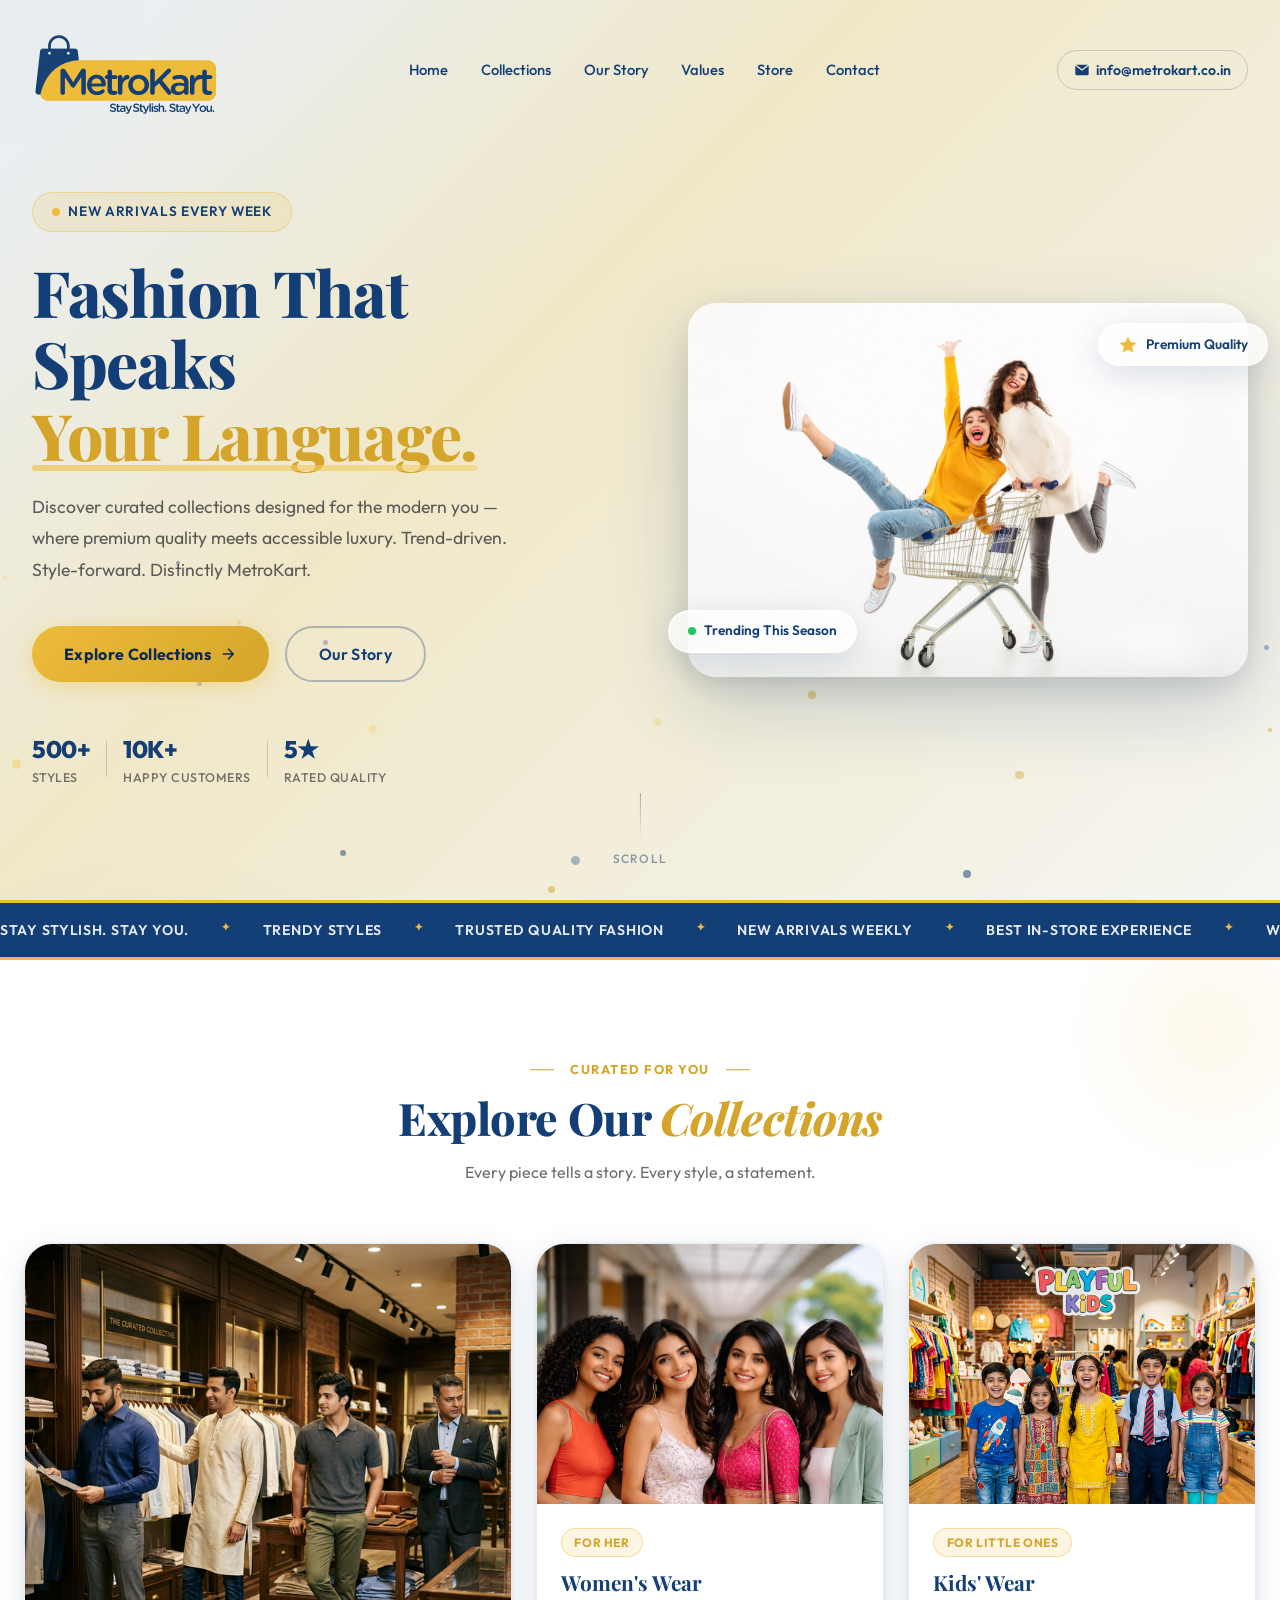
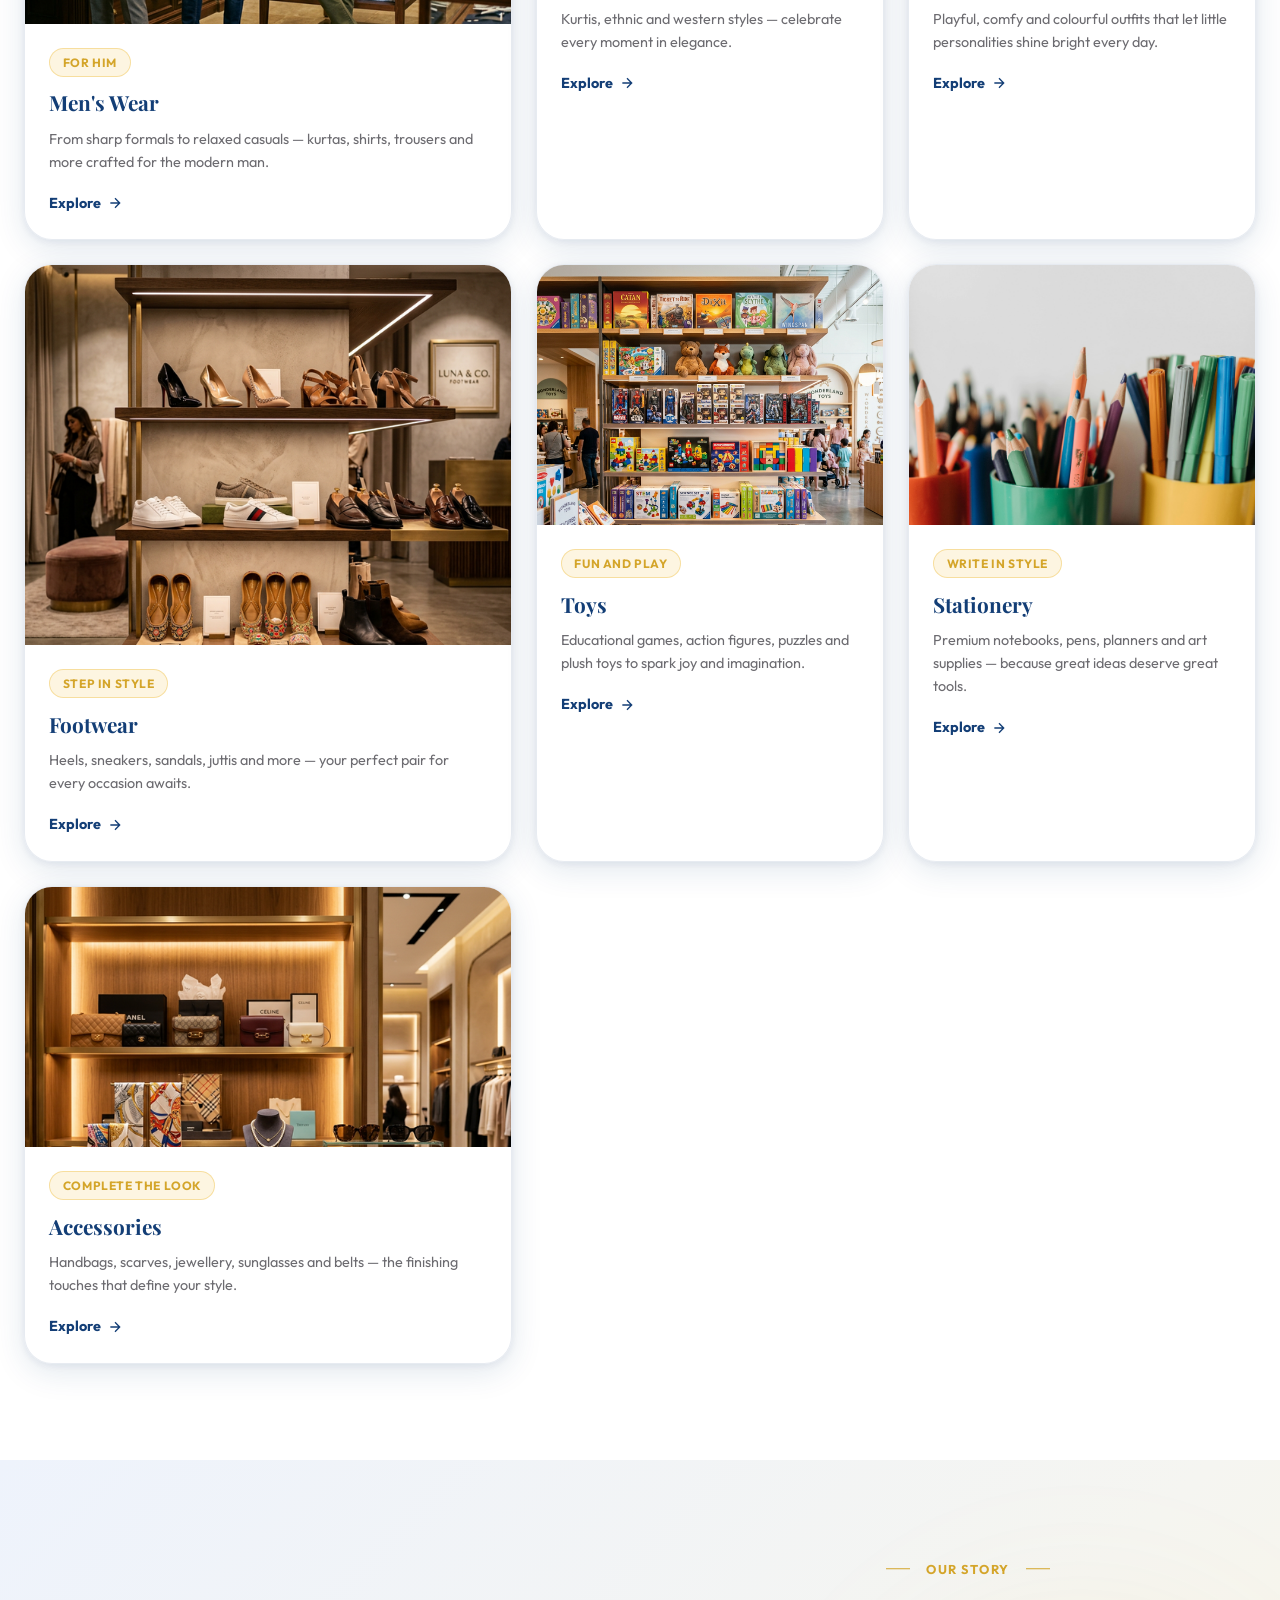
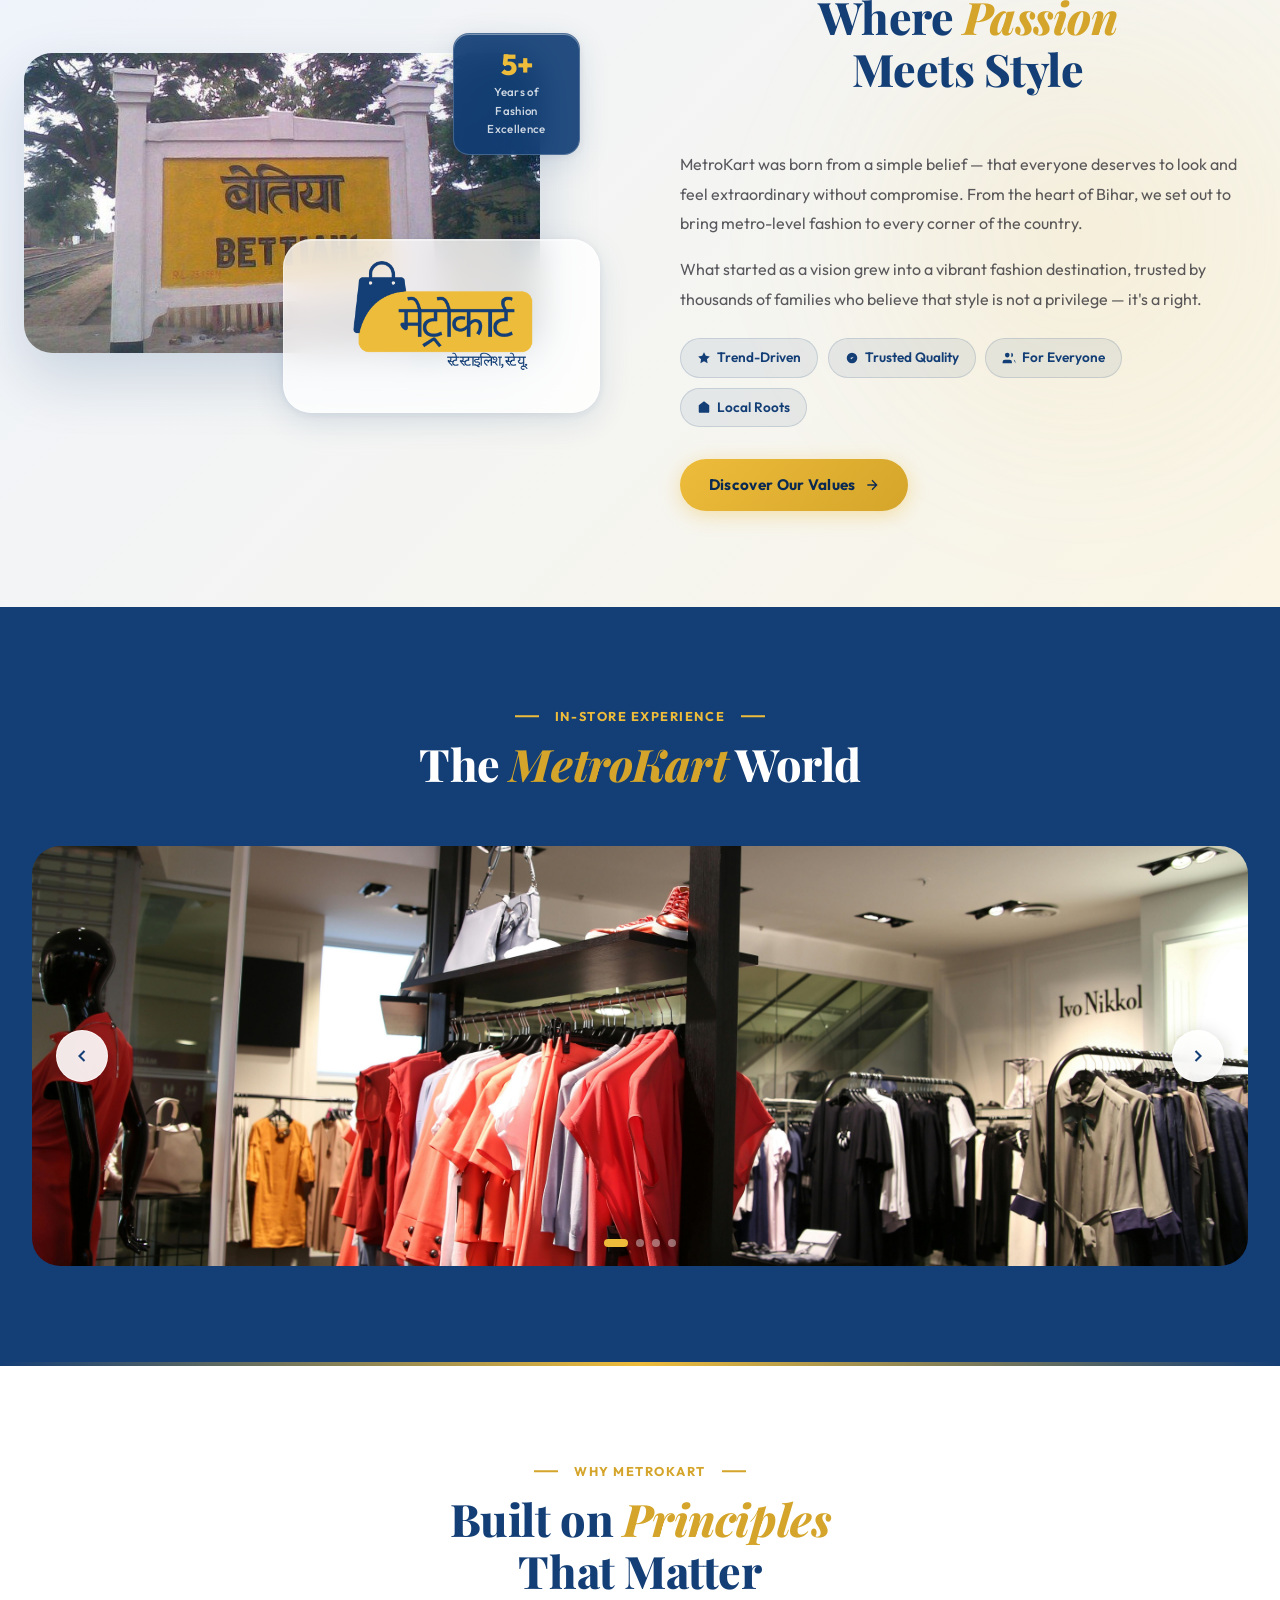
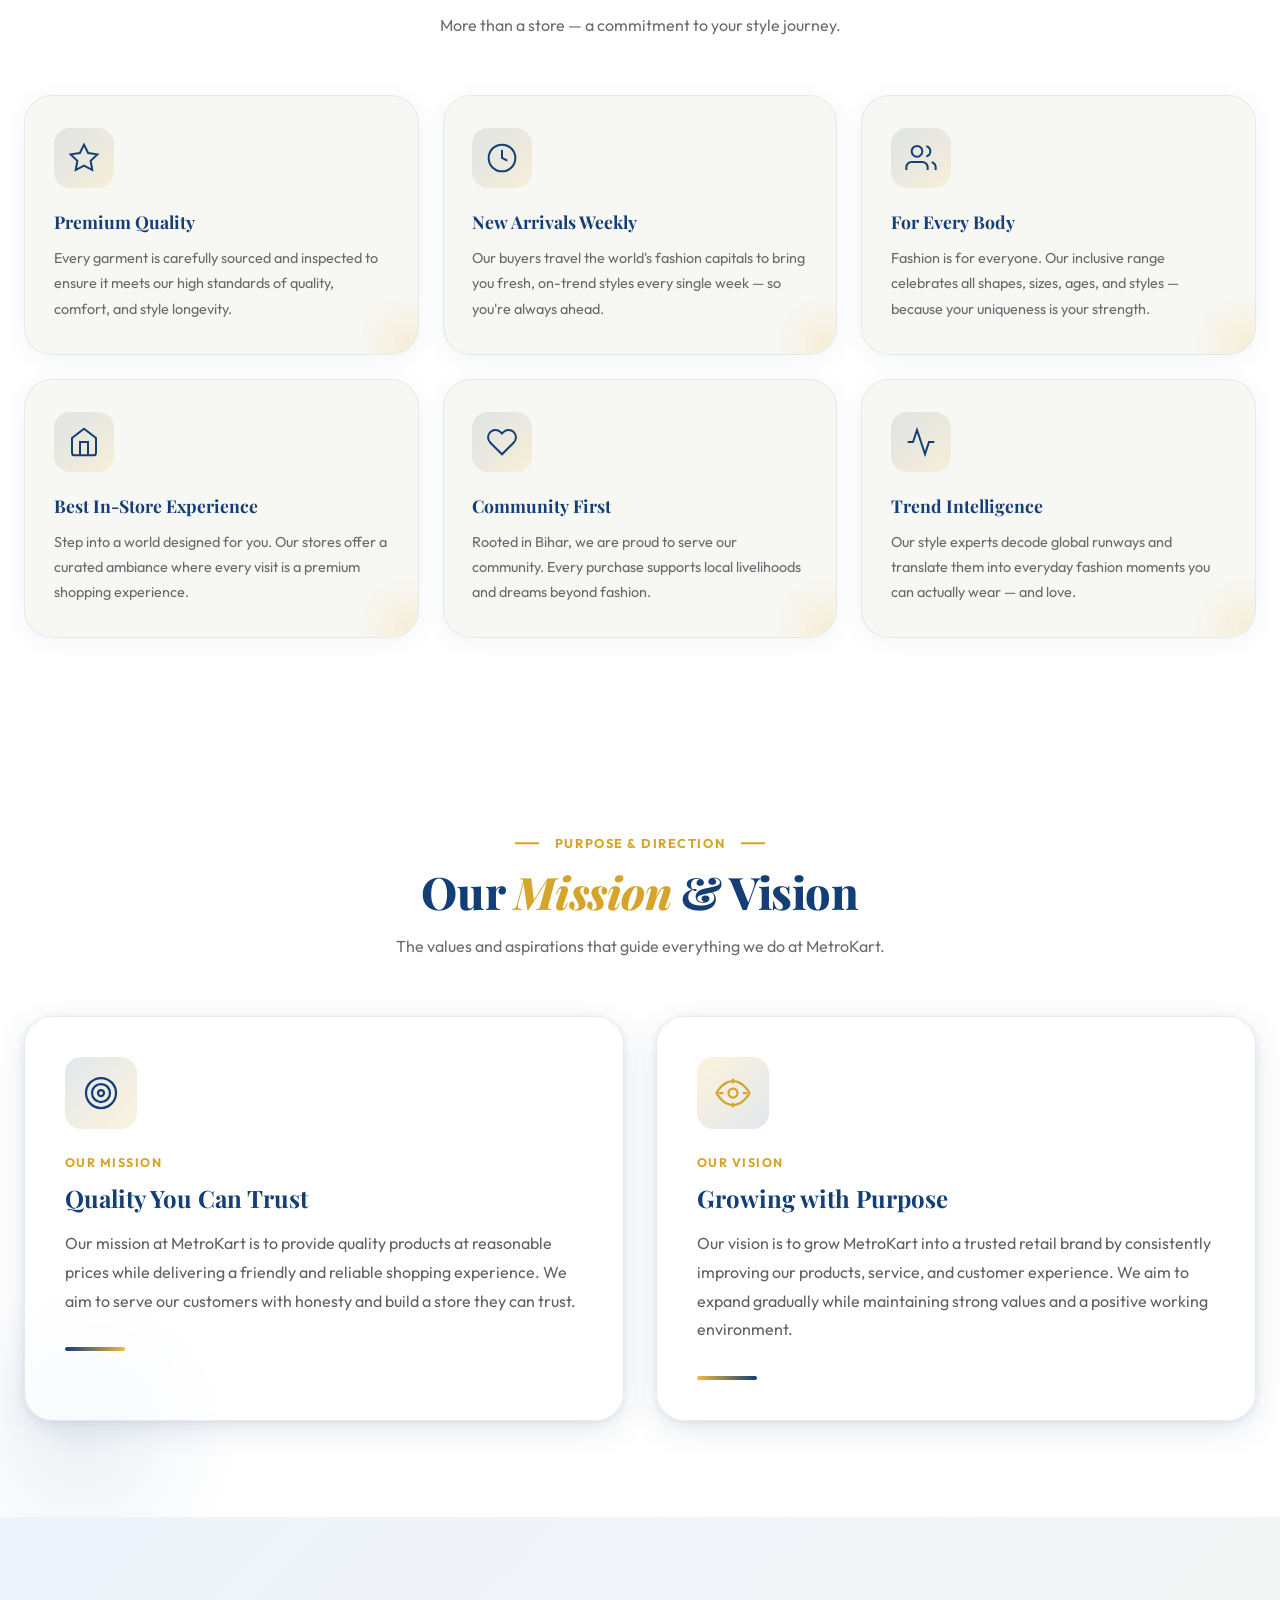
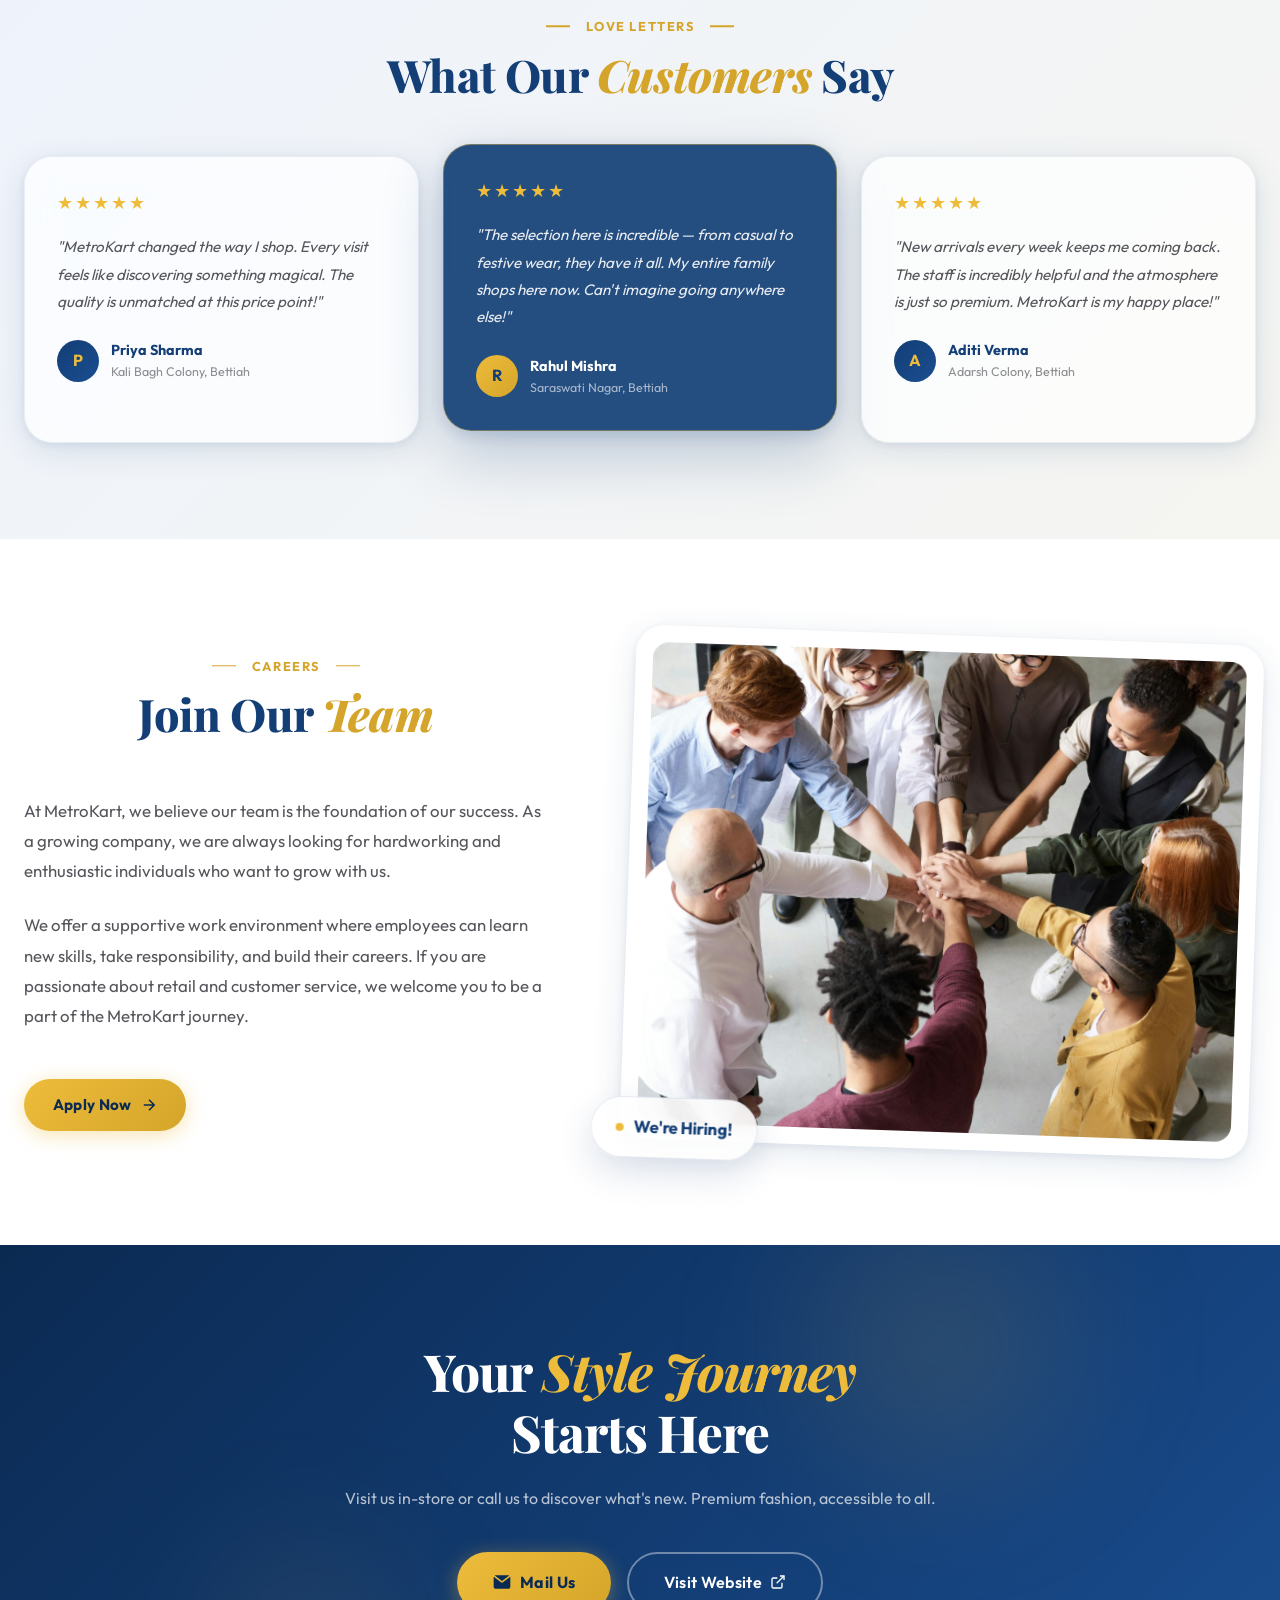
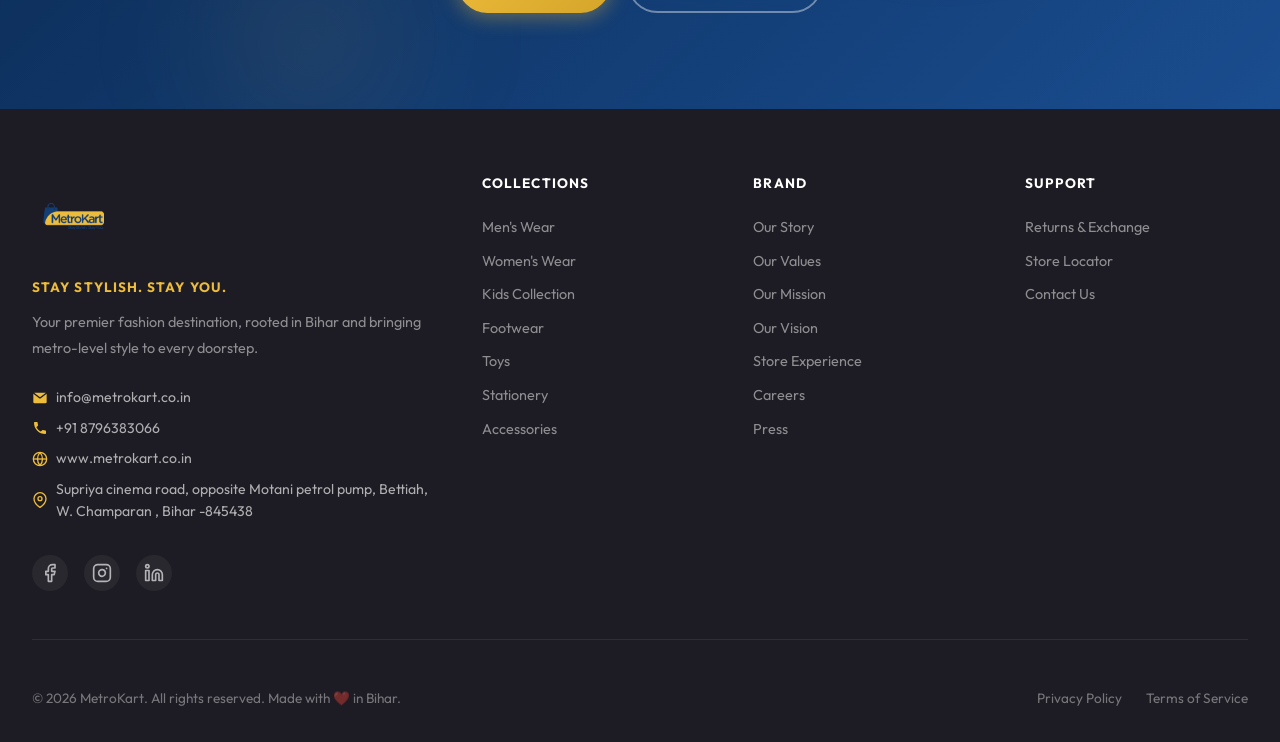
==== commit ce7936bc: "number update" ====
--- a/index.html
+++ b/index.html
@@ -765,6 +765,12 @@
               </svg>
               info@metrokart.co.in
             </a>
+            <a href="tel:+918796383066" class="footer-contact-item">
+              <svg width="16" height="16" viewBox="0 0 24 24" fill="currentColor">
+                <path d="M6.6 10.8c1.4 2.8 3.8 5.1 6.6 6.6l2.2-2.2c.3-.3.7-.4 1-.2 1.1.4 2.3.6 3.6.6.6 0 1 .4 1 1V20c0 .6-.4 1-1 1-9.4 0-17-7.6-17-17 0-.6.4-1 1-1h3.5c.6 0 1 .4 1 1 0 1.3.2 2.5.6 3.6.1.3 0 .7-.2 1L6.6 10.8z" />
+              </svg>
+              +91 8796383066
+            </a>
             <a href="https://www.metrokart.co.in" target="_blank" rel="noopener" class="footer-contact-item">
               <svg width="16" height="16" viewBox="0 0 24 24" fill="none" stroke="currentColor" stroke-width="2">
                 <circle cx="12" cy="12" r="10" />
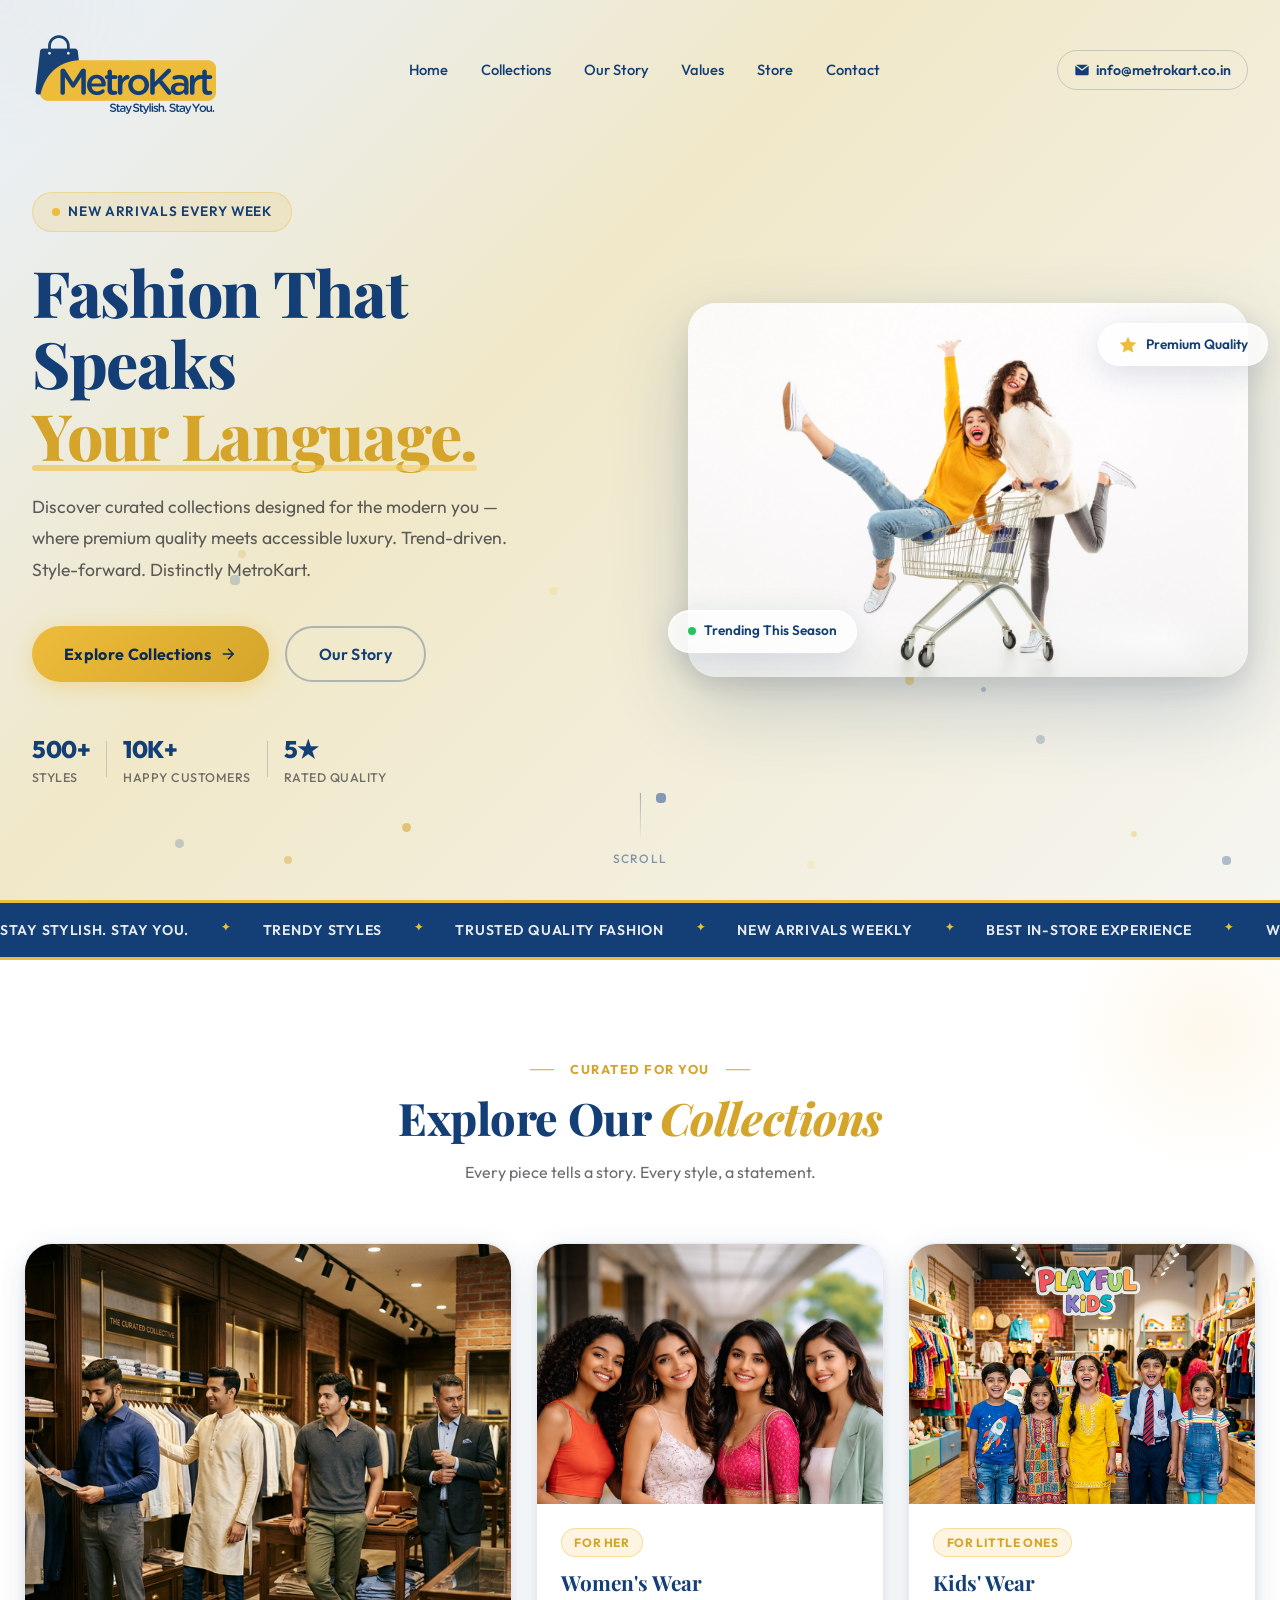
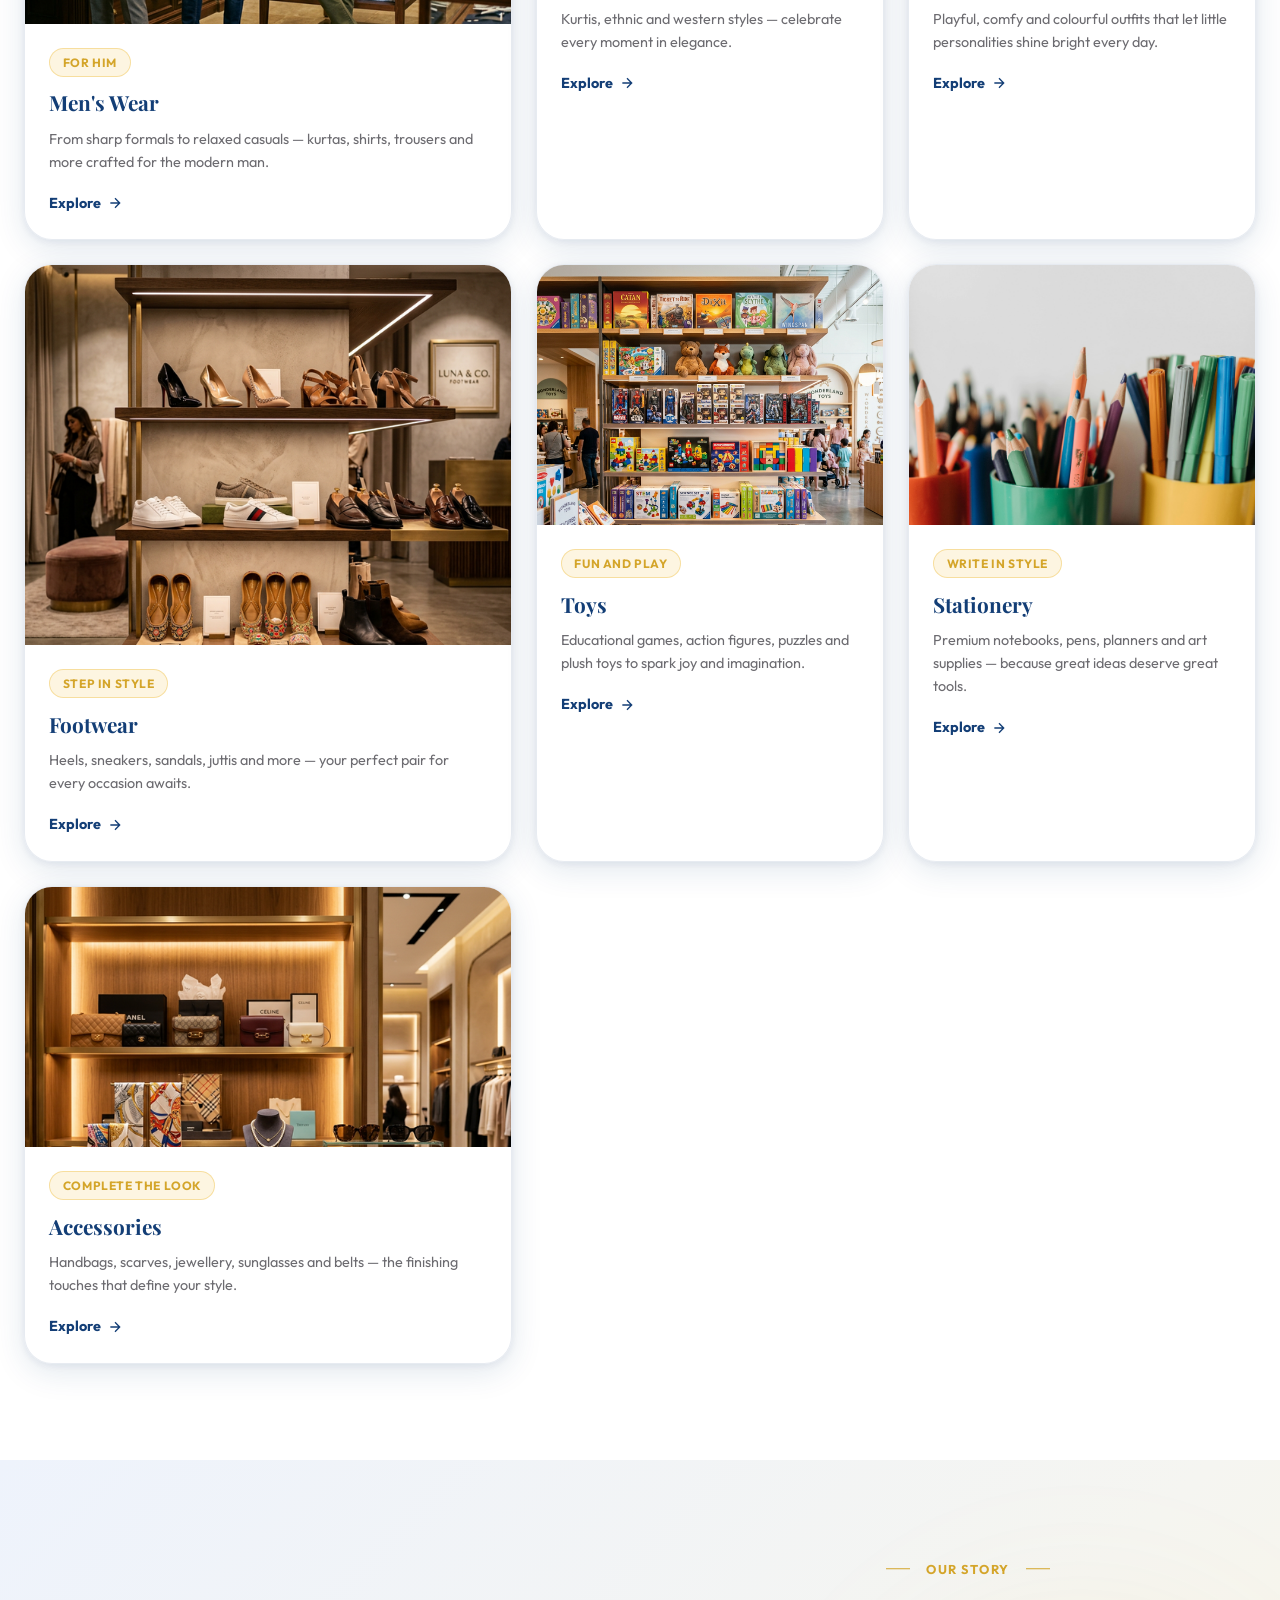
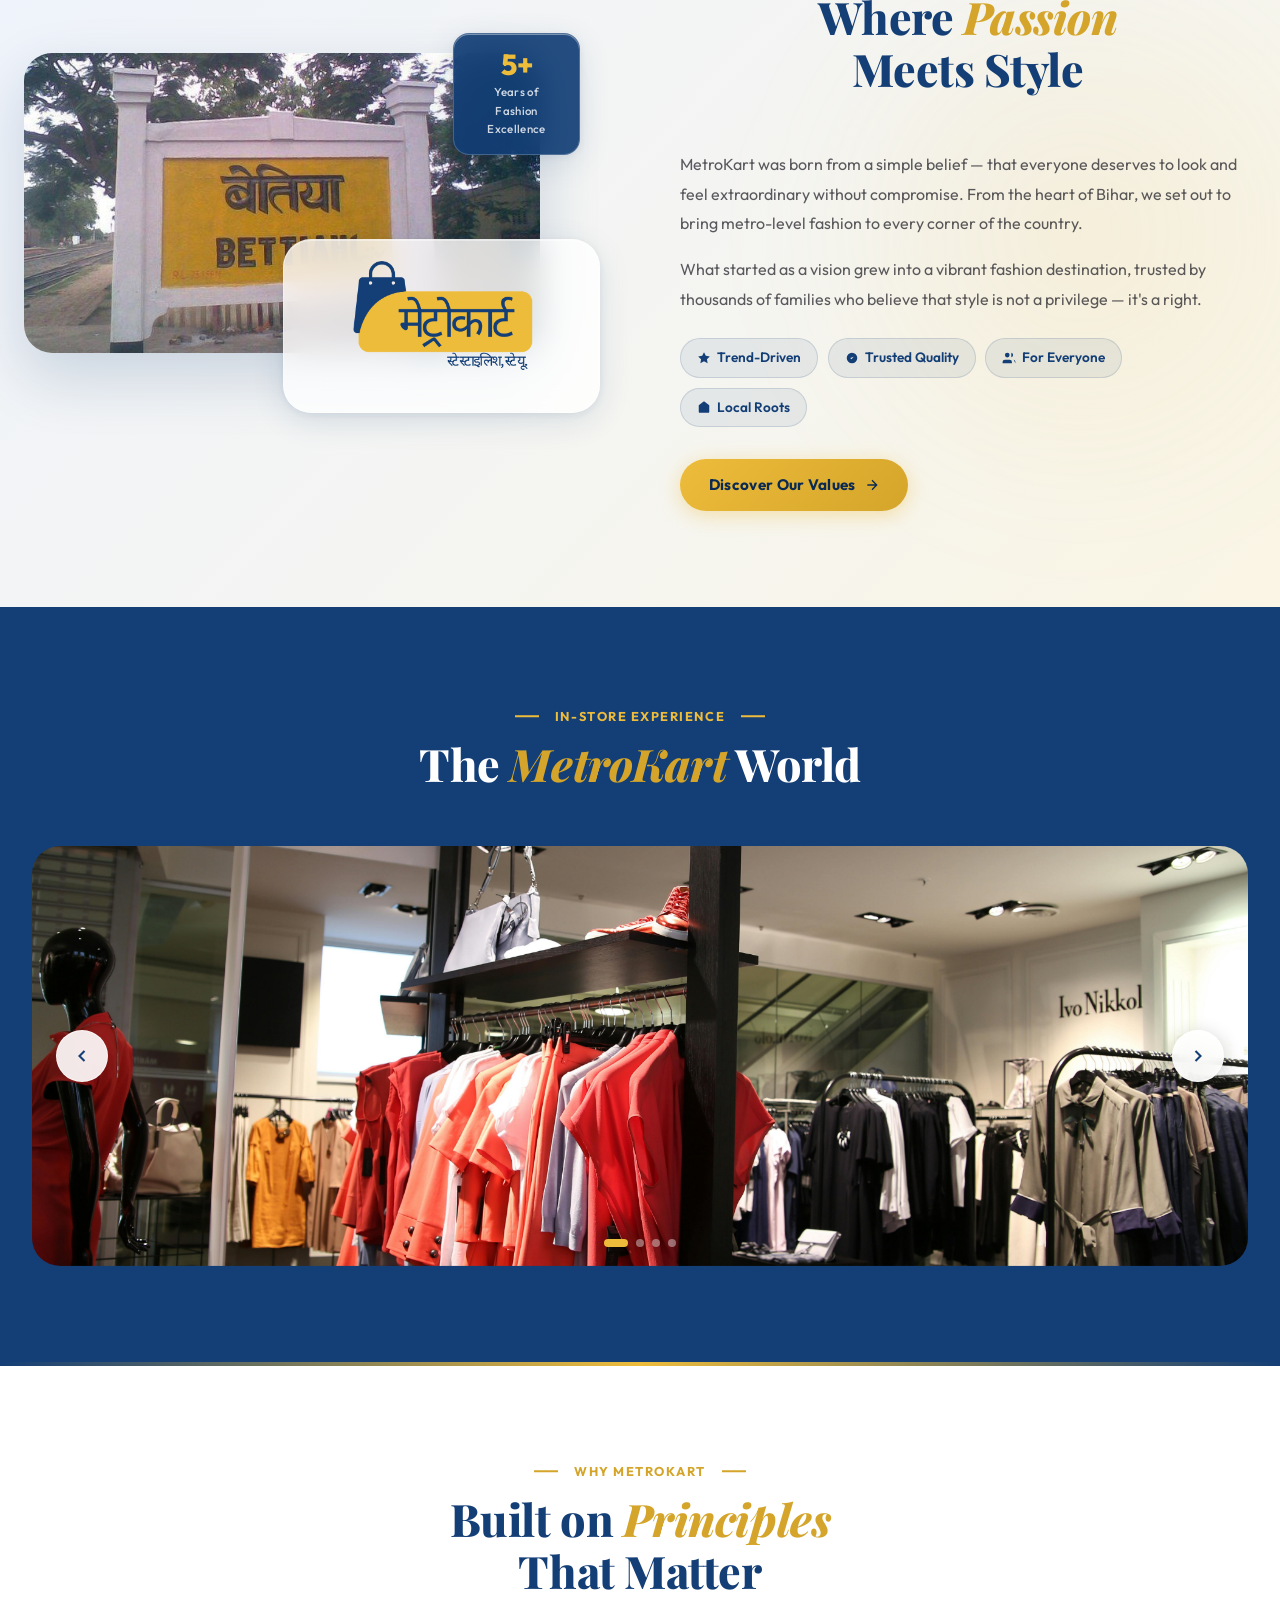
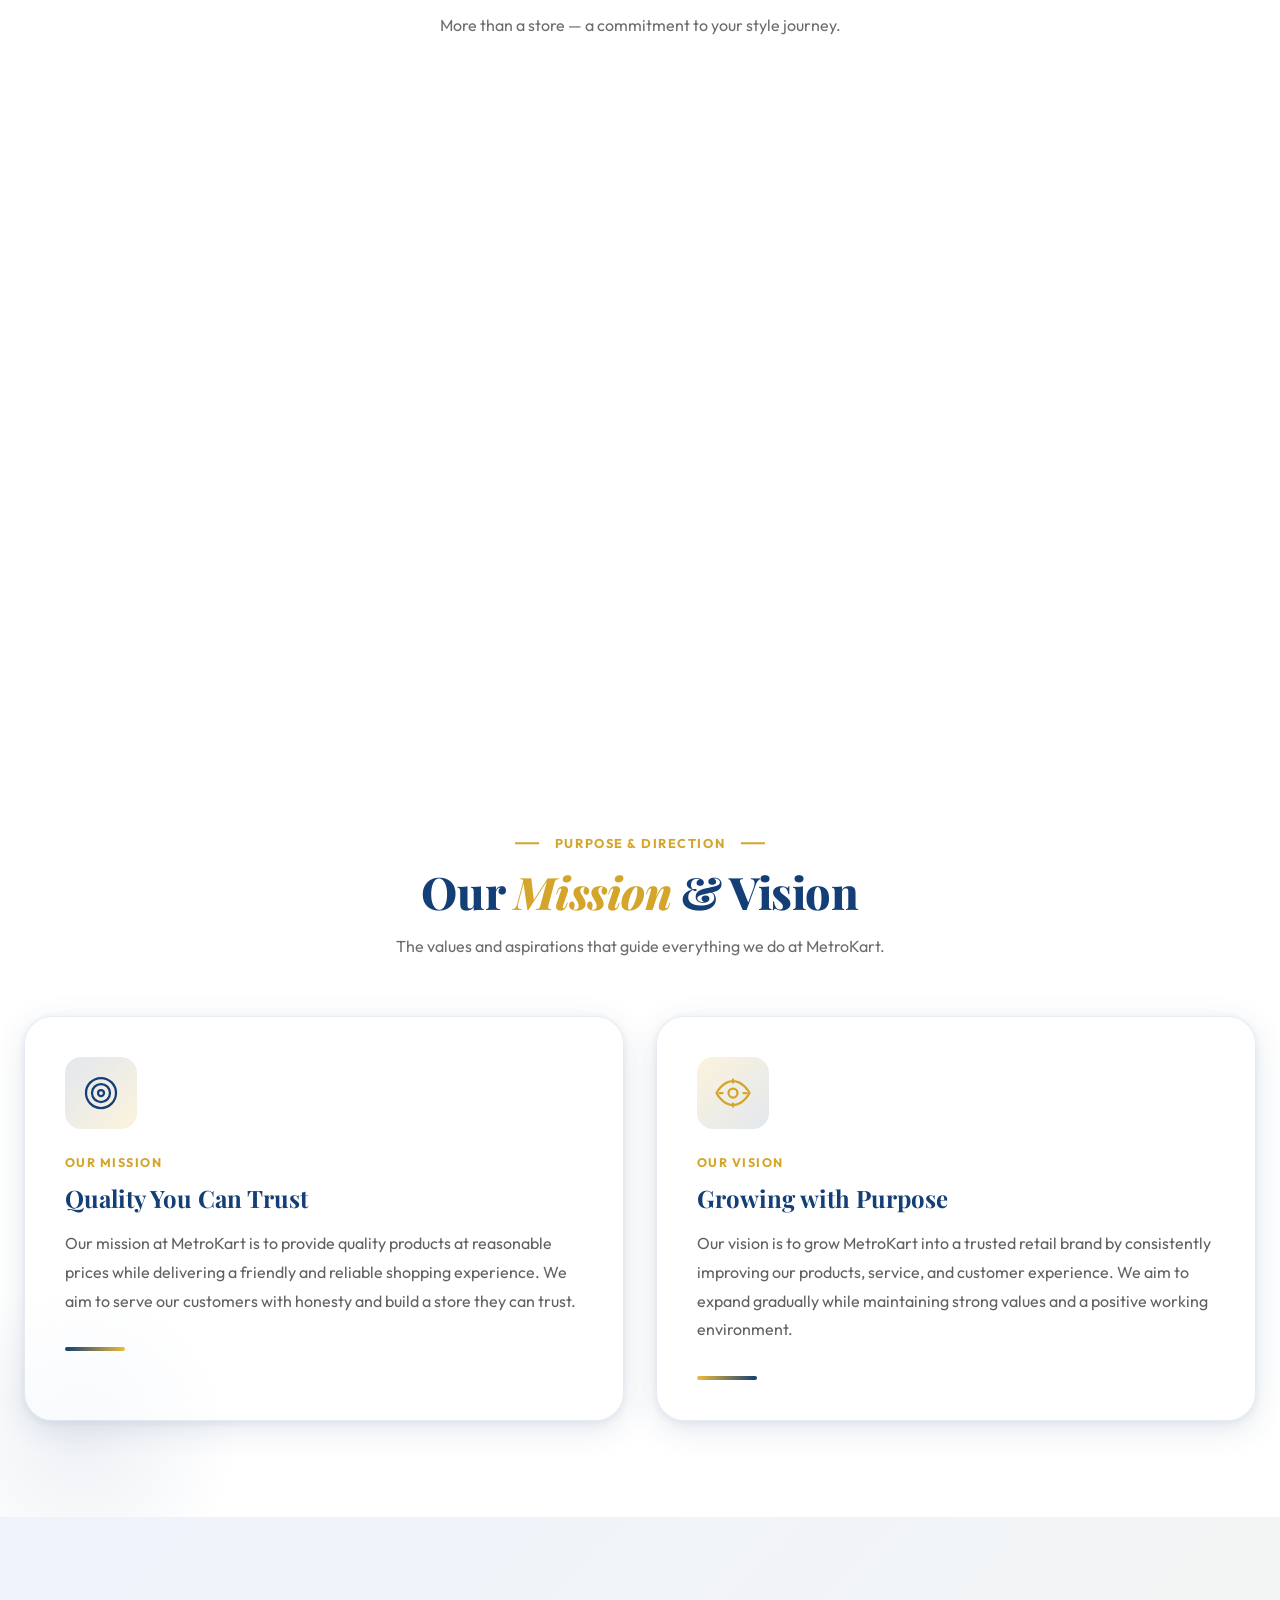
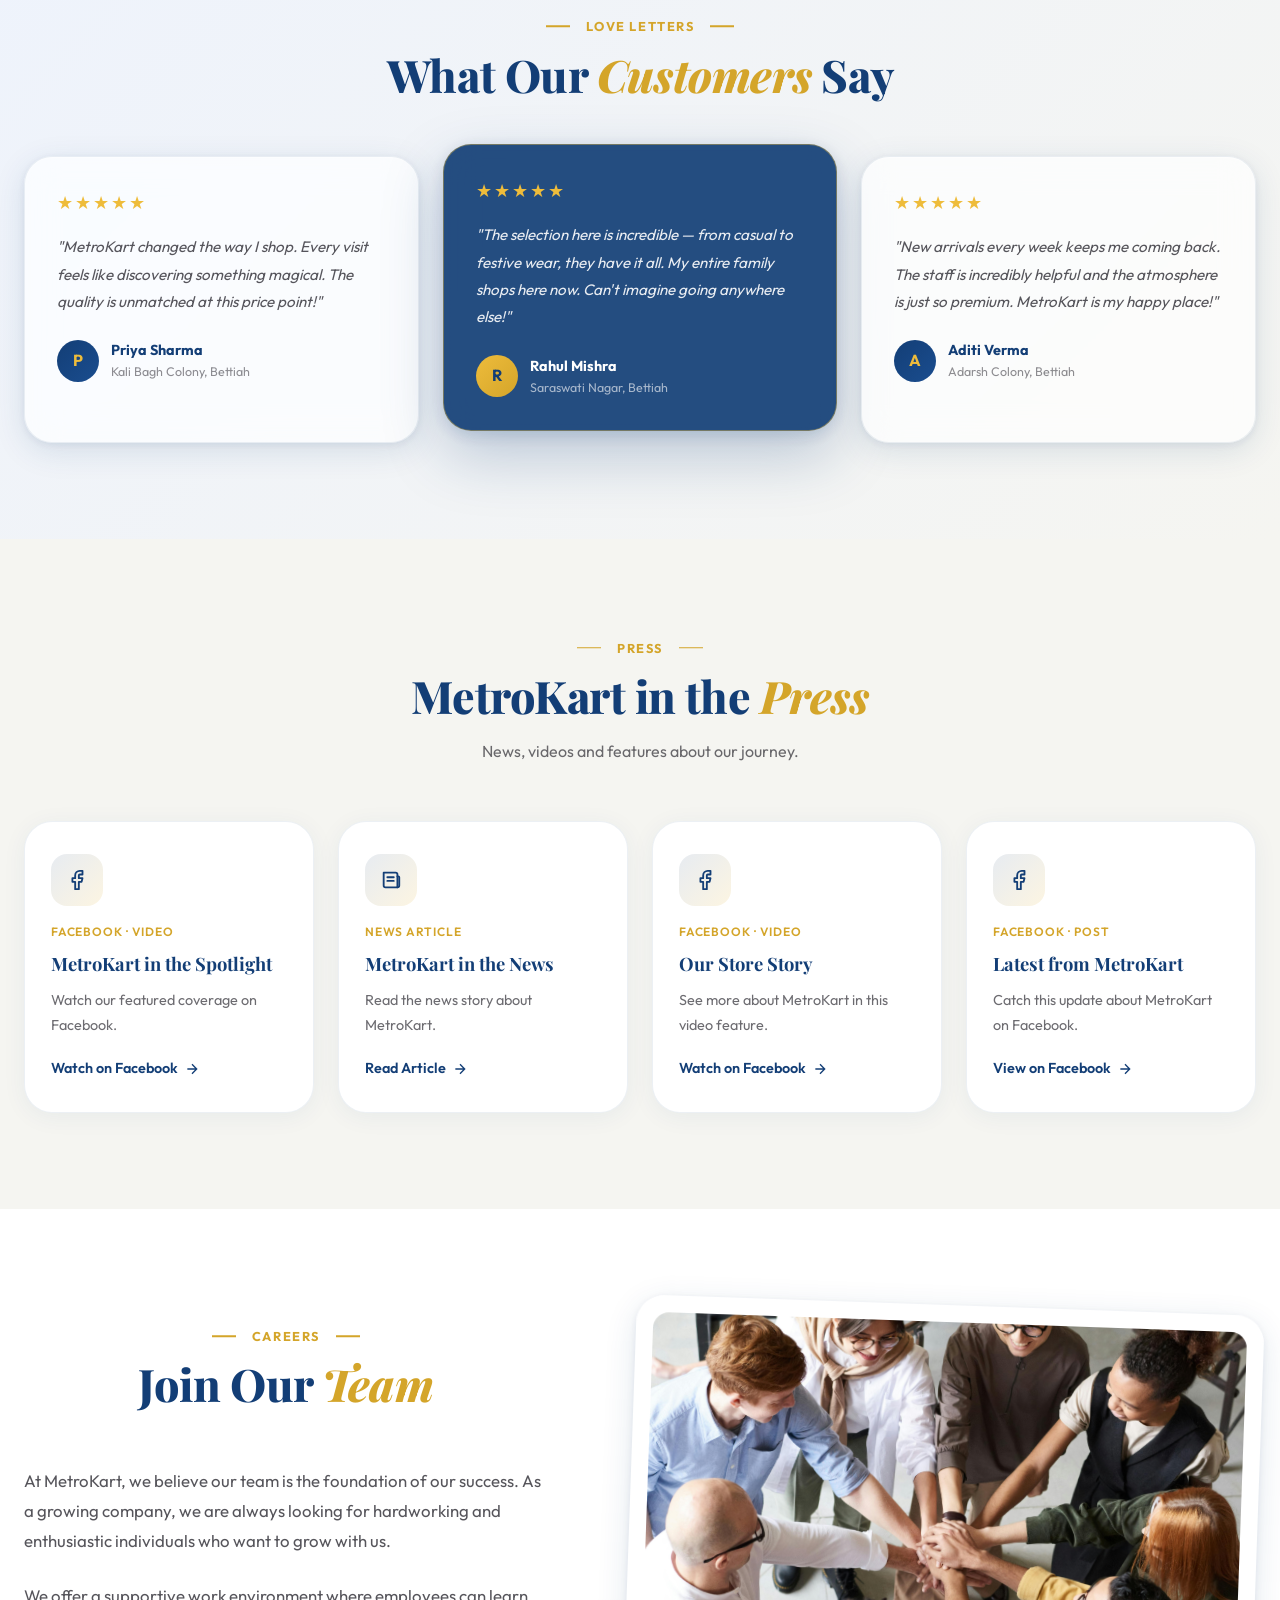
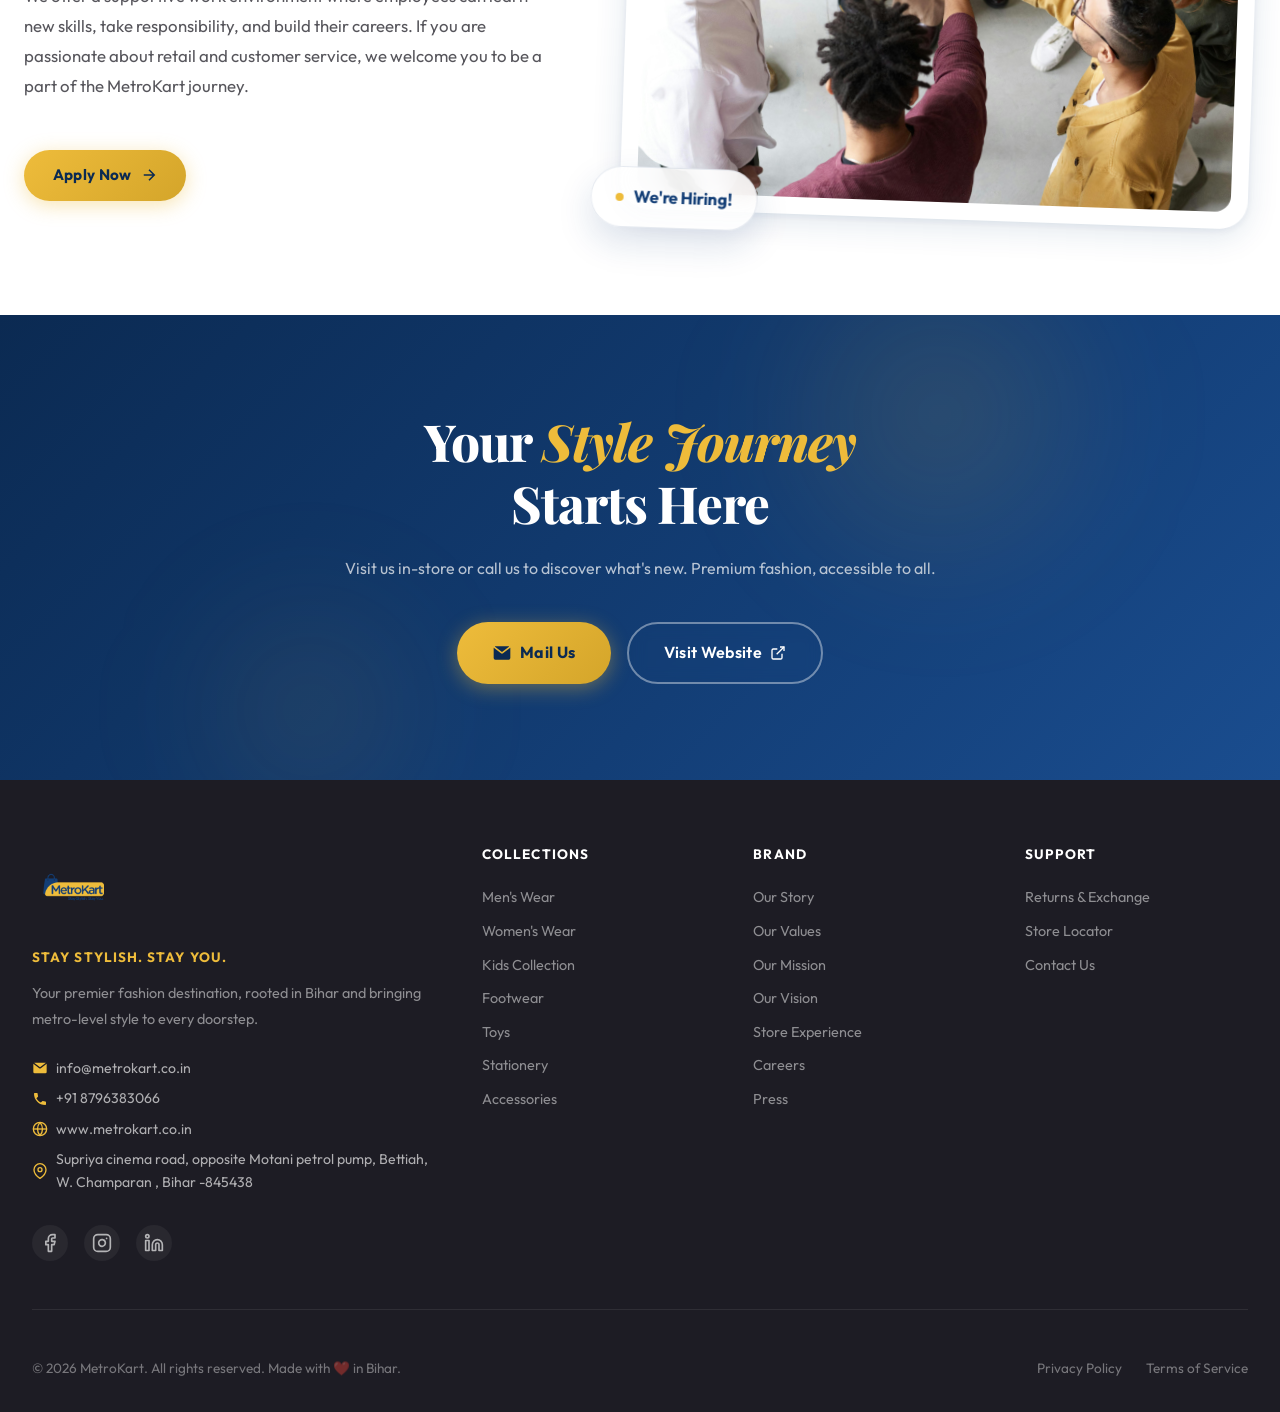
==== commit 12c6b1ac: "press added" ====
--- a/index.html
+++ b/index.html
@@ -664,6 +664,57 @@
   </section>
 
   <!-- ════════════════════════════════════════
+       PRESS
+  ════════════════════════════════════════ -->
+  <section class="press-section" id="press">
+    <div class="section-container">
+      <div class="section-header">
+        <div class="section-label">Press</div>
+        <h2 class="section-title">MetroKart in the <em>Press</em></h2>
+        <p class="section-subtitle">News, videos and features about our journey.</p>
+      </div>
+      <div class="press-grid">
+        <a href="https://www.facebook.com/share/r/1EErkpLwB2/" target="_blank" rel="noopener" class="press-card glass-card">
+          <div class="press-icon"><svg width="22" height="22" viewBox="0 0 24 24" fill="none" stroke="currentColor" stroke-width="2" stroke-linecap="round" stroke-linejoin="round"><path d="M18 2h-3a5 5 0 0 0-5 5v3H7v4h3v8h4v-8h3l1-4h-4V7a1 1 0 0 1 1-1h3z"></path></svg></div>
+          <span class="press-tag">Facebook · Video</span>
+          <h3>MetroKart in the Spotlight</h3>
+          <p>Watch our featured coverage on Facebook.</p>
+          <span class="press-link">Watch on Facebook
+            <svg width="16" height="16" viewBox="0 0 24 24" fill="none" stroke="currentColor" stroke-width="2"><path d="M5 12h14M12 5l7 7-7 7" /></svg>
+          </span>
+        </a>
+        <a href="https://indiakhabarlive24.blogspot.com/2026/09/blog-post_531.html" target="_blank" rel="noopener" class="press-card glass-card">
+          <div class="press-icon"><svg width="22" height="22" viewBox="0 0 24 24" fill="none" stroke="currentColor" stroke-width="2" stroke-linecap="round" stroke-linejoin="round"><path d="M4 4h13a2 2 0 0 1 2 2v14H6a2 2 0 0 1-2-2V4z"/><path d="M19 8h1a1 1 0 0 1 1 1v9a2 2 0 0 1-2 2"/><line x1="8" y1="9" x2="15" y2="9"/><line x1="8" y1="13" x2="15" y2="13"/></svg></div>
+          <span class="press-tag">News Article</span>
+          <h3>MetroKart in the News</h3>
+          <p>Read the news story about MetroKart.</p>
+          <span class="press-link">Read Article
+            <svg width="16" height="16" viewBox="0 0 24 24" fill="none" stroke="currentColor" stroke-width="2"><path d="M5 12h14M12 5l7 7-7 7" /></svg>
+          </span>
+        </a>
+        <a href="https://www.facebook.com/share/v/1EbFcz8hQL/" target="_blank" rel="noopener" class="press-card glass-card">
+          <div class="press-icon"><svg width="22" height="22" viewBox="0 0 24 24" fill="none" stroke="currentColor" stroke-width="2" stroke-linecap="round" stroke-linejoin="round"><path d="M18 2h-3a5 5 0 0 0-5 5v3H7v4h3v8h4v-8h3l1-4h-4V7a1 1 0 0 1 1-1h3z"></path></svg></div>
+          <span class="press-tag">Facebook · Video</span>
+          <h3>Our Store Story</h3>
+          <p>See more about MetroKart in this video feature.</p>
+          <span class="press-link">Watch on Facebook
+            <svg width="16" height="16" viewBox="0 0 24 24" fill="none" stroke="currentColor" stroke-width="2"><path d="M5 12h14M12 5l7 7-7 7" /></svg>
+          </span>
+        </a>
+        <a href="https://www.facebook.com/share/1BvYaeVzGf/" target="_blank" rel="noopener" class="press-card glass-card">
+          <div class="press-icon"><svg width="22" height="22" viewBox="0 0 24 24" fill="none" stroke="currentColor" stroke-width="2" stroke-linecap="round" stroke-linejoin="round"><path d="M18 2h-3a5 5 0 0 0-5 5v3H7v4h3v8h4v-8h3l1-4h-4V7a1 1 0 0 1 1-1h3z"></path></svg></div>
+          <span class="press-tag">Facebook · Post</span>
+          <h3>Latest from MetroKart</h3>
+          <p>Catch this update about MetroKart on Facebook.</p>
+          <span class="press-link">View on Facebook
+            <svg width="16" height="16" viewBox="0 0 24 24" fill="none" stroke="currentColor" stroke-width="2"><path d="M5 12h14M12 5l7 7-7 7" /></svg>
+          </span>
+        </a>
+      </div>
+    </div>
+  </section>
+
+  <!-- ════════════════════════════════════════
        CAREERS
   ════════════════════════════════════════ -->
   <section class="careers-section" id="careers">
@@ -836,7 +887,7 @@
             <li><a href="#vision">Our Vision</a></li>
             <li><a href="#showcase">Store Experience</a></li>
             <li><a href="#careers">Careers</a></li>
-            <li><a href="#">Press</a></li>
+            <li><a href="#press">Press</a></li>
           </ul>
         </div>
 
--- a/style.css
+++ b/style.css
@@ -2198,4 +2198,91 @@
     bottom: 10px;
     left: 0;
   }
-}+}
+
+/* ═══════════════════════════════════════════════════════
+   PRESS
+═══════════════════════════════════════════════════════ */
+.press-section {
+  background: var(--cream);
+}
+
+.press-grid {
+  display: grid;
+  grid-template-columns: repeat(4, 1fr);
+  gap: 1.5rem;
+}
+
+.press-card {
+  display: flex;
+  flex-direction: column;
+  padding: 2rem 1.6rem;
+  background: white;
+  border: 1px solid rgba(19, 62, 118, 0.08);
+  box-shadow: 0 4px 24px rgba(19, 62, 118, 0.06);
+  text-align: left;
+  text-decoration: none;
+  transition: var(--transition);
+}
+
+.press-card:hover {
+  transform: translateY(-6px);
+  box-shadow: 0 12px 36px rgba(19, 62, 118, 0.14);
+}
+
+.press-icon {
+  width: 52px;
+  height: 52px;
+  display: flex;
+  align-items: center;
+  justify-content: center;
+  border-radius: var(--radius-md);
+  background: linear-gradient(135deg, rgba(19, 62, 118, 0.1) 0%, rgba(238, 188, 59, 0.15) 100%);
+  color: var(--navy);
+  margin-bottom: 1rem;
+}
+
+.press-tag {
+  font-size: 0.75rem;
+  font-weight: 600;
+  letter-spacing: 0.08em;
+  text-transform: uppercase;
+  color: var(--amber-deep);
+  margin-bottom: 0.5rem;
+}
+
+.press-card h3 {
+  font-family: var(--font-display);
+  font-size: 1.15rem;
+  color: var(--navy);
+  margin-bottom: 0.6rem;
+}
+
+.press-card p {
+  font-size: 0.9rem;
+  color: rgba(29, 28, 36, 0.65);
+  line-height: 1.7;
+  margin-bottom: 1.25rem;
+}
+
+.press-link {
+  margin-top: auto;
+  display: inline-flex;
+  align-items: center;
+  gap: 0.4rem;
+  font-weight: 600;
+  font-size: 0.9rem;
+  color: var(--navy);
+}
+
+@media (max-width: 1100px) {
+  .press-grid {
+    grid-template-columns: repeat(2, 1fr);
+  }
+}
+
+@media (max-width: 600px) {
+  .press-grid {
+    grid-template-columns: 1fr;
+  }
+}
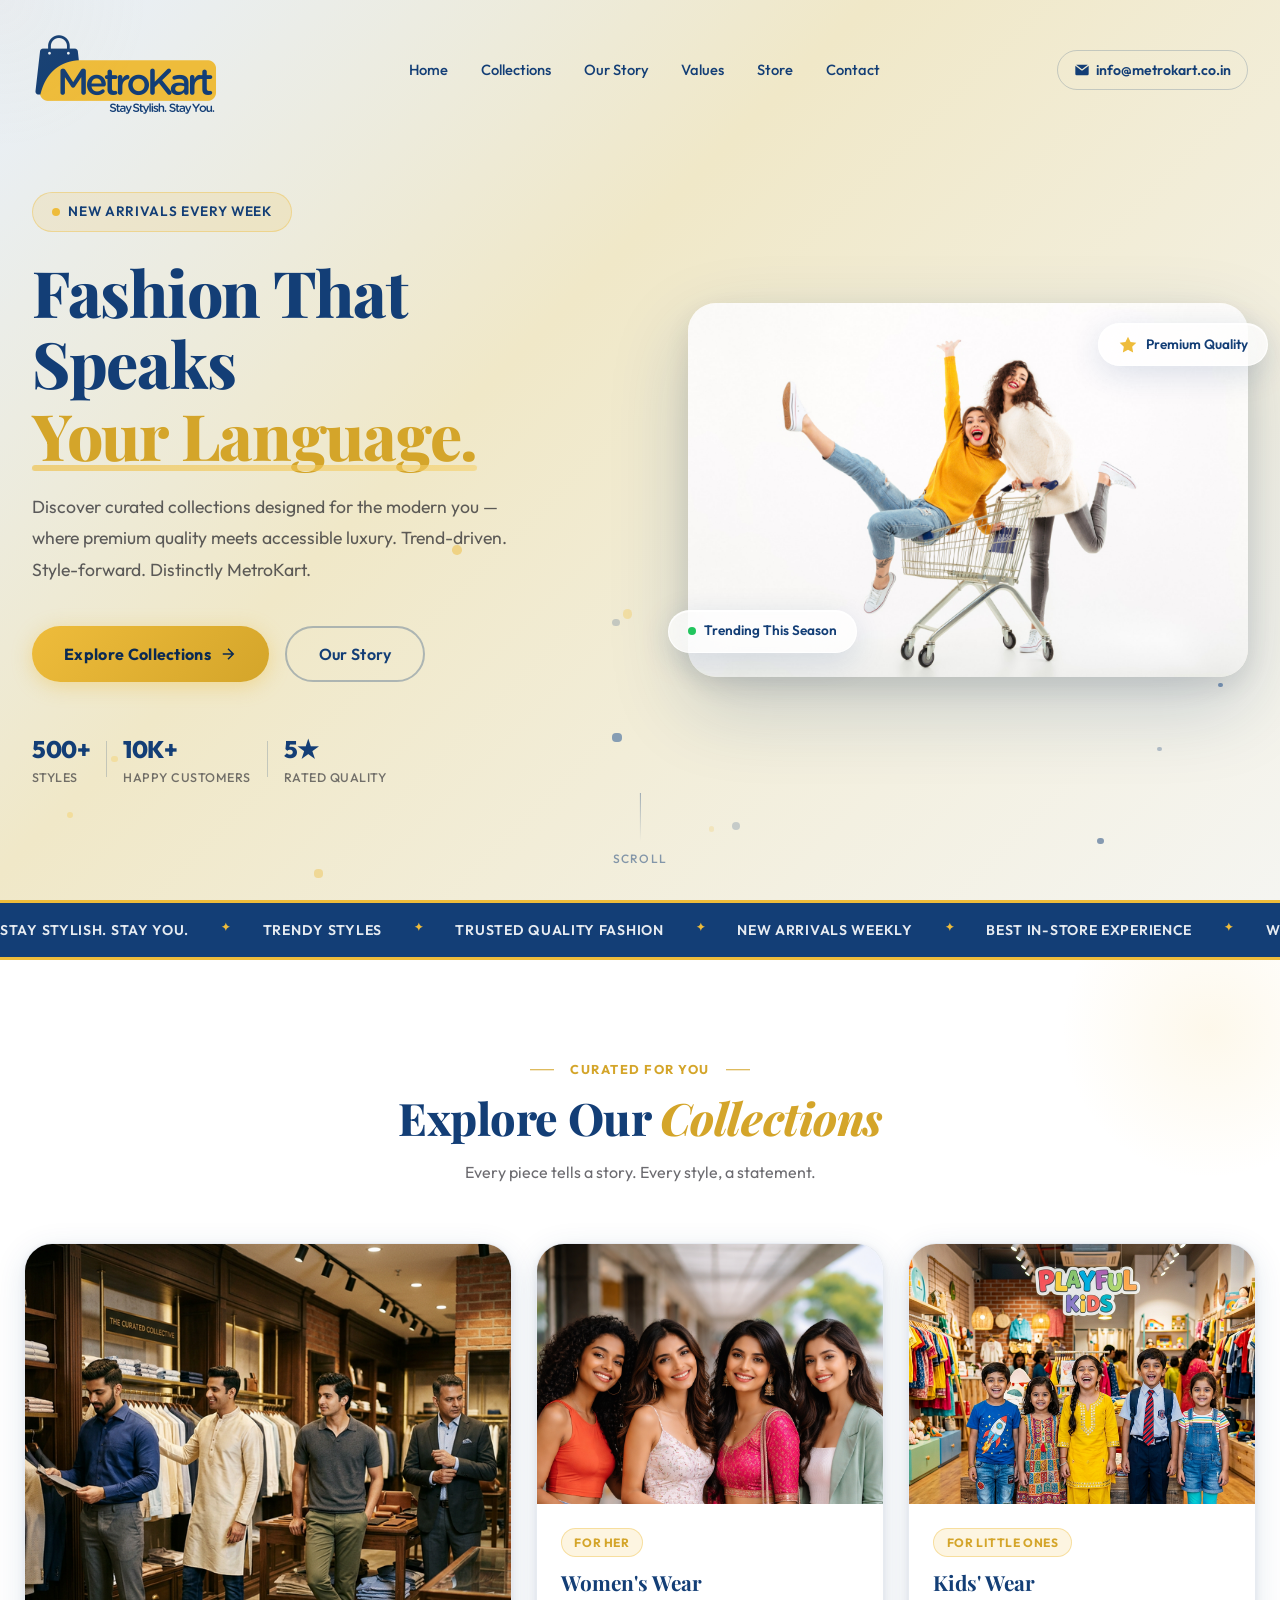
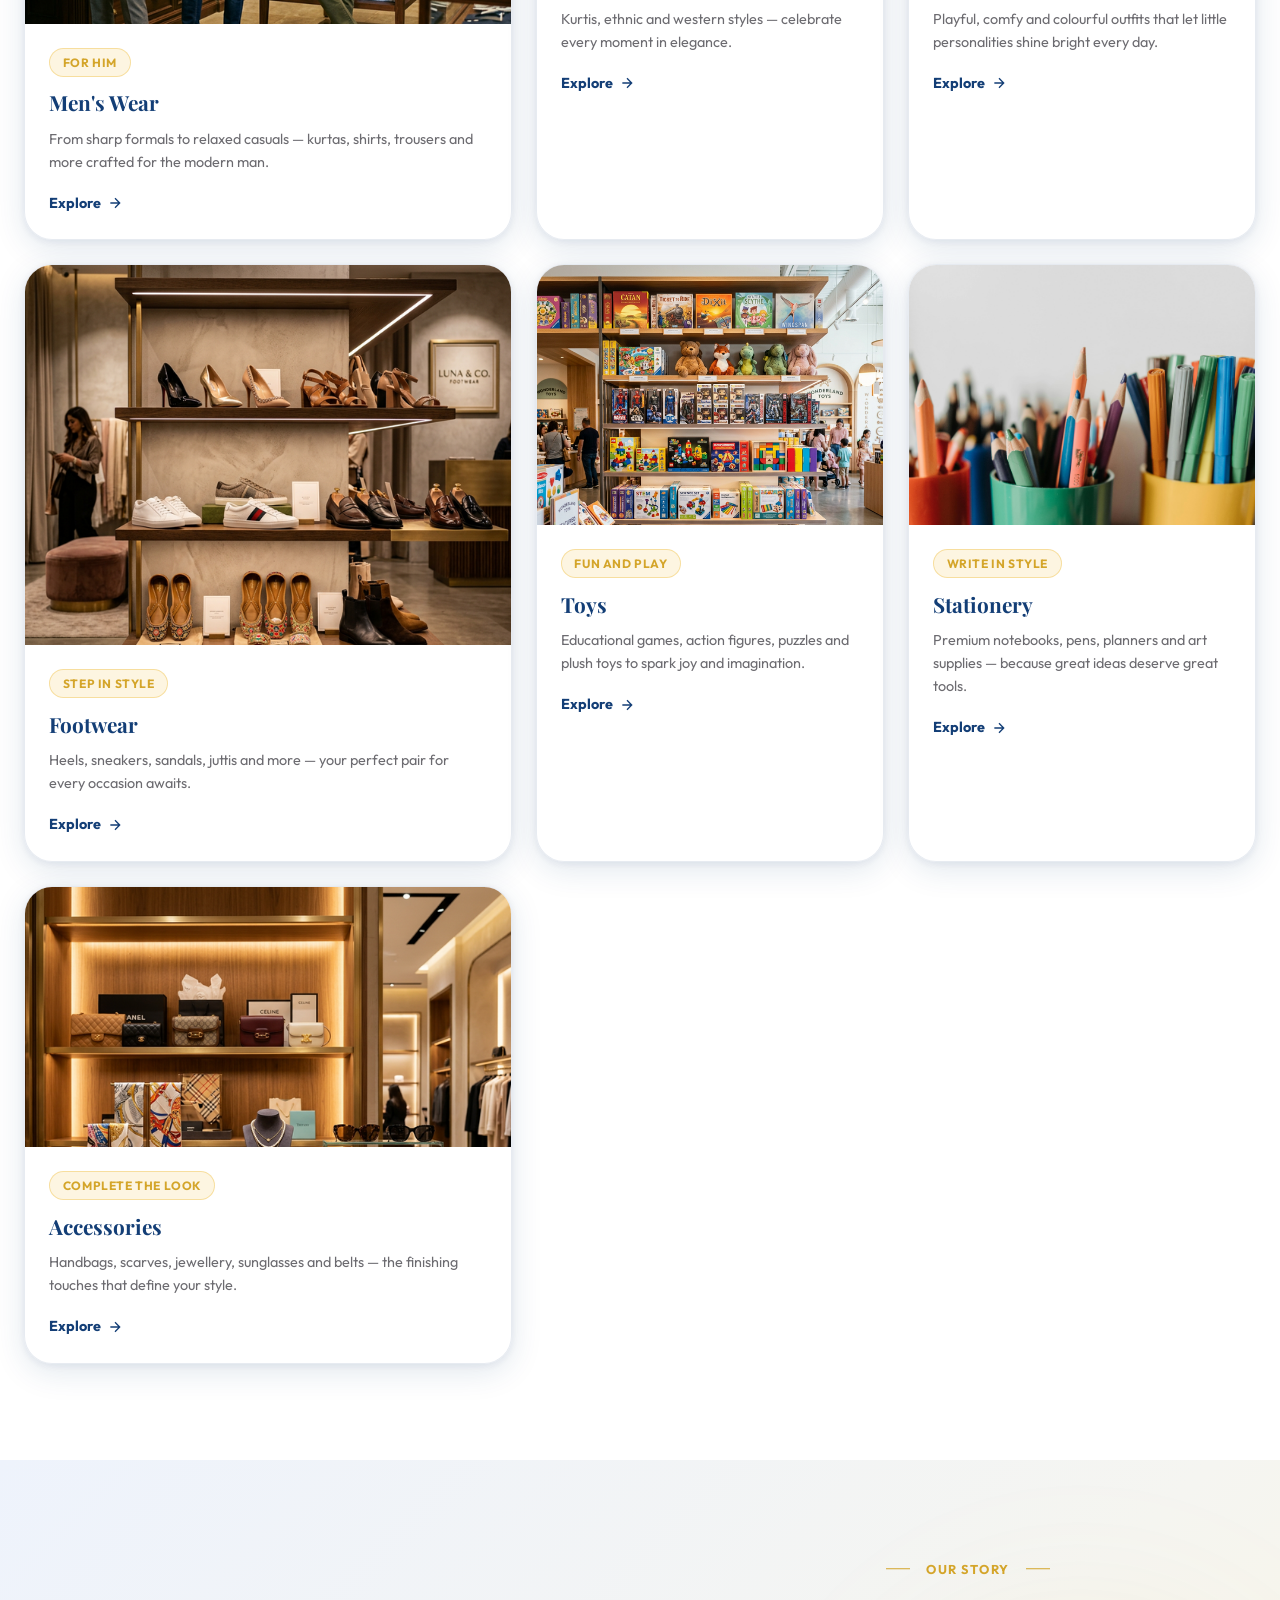
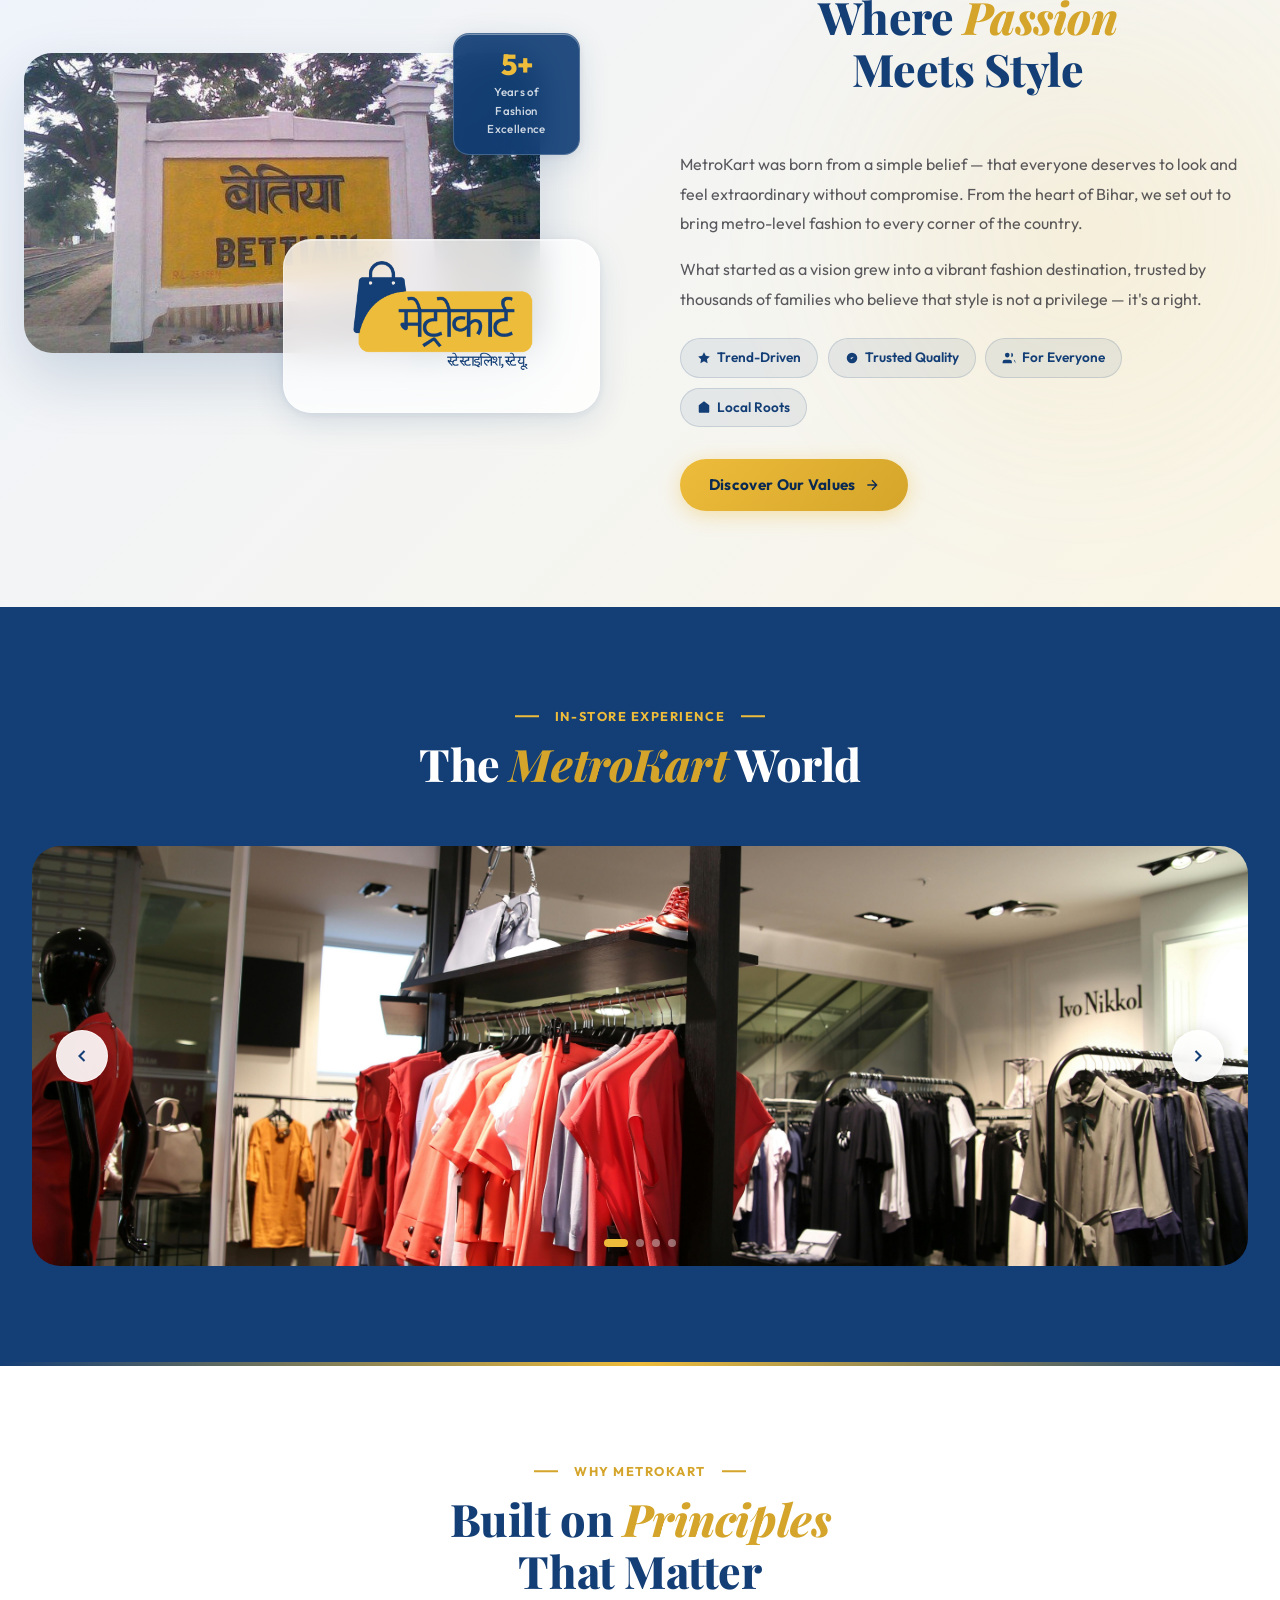
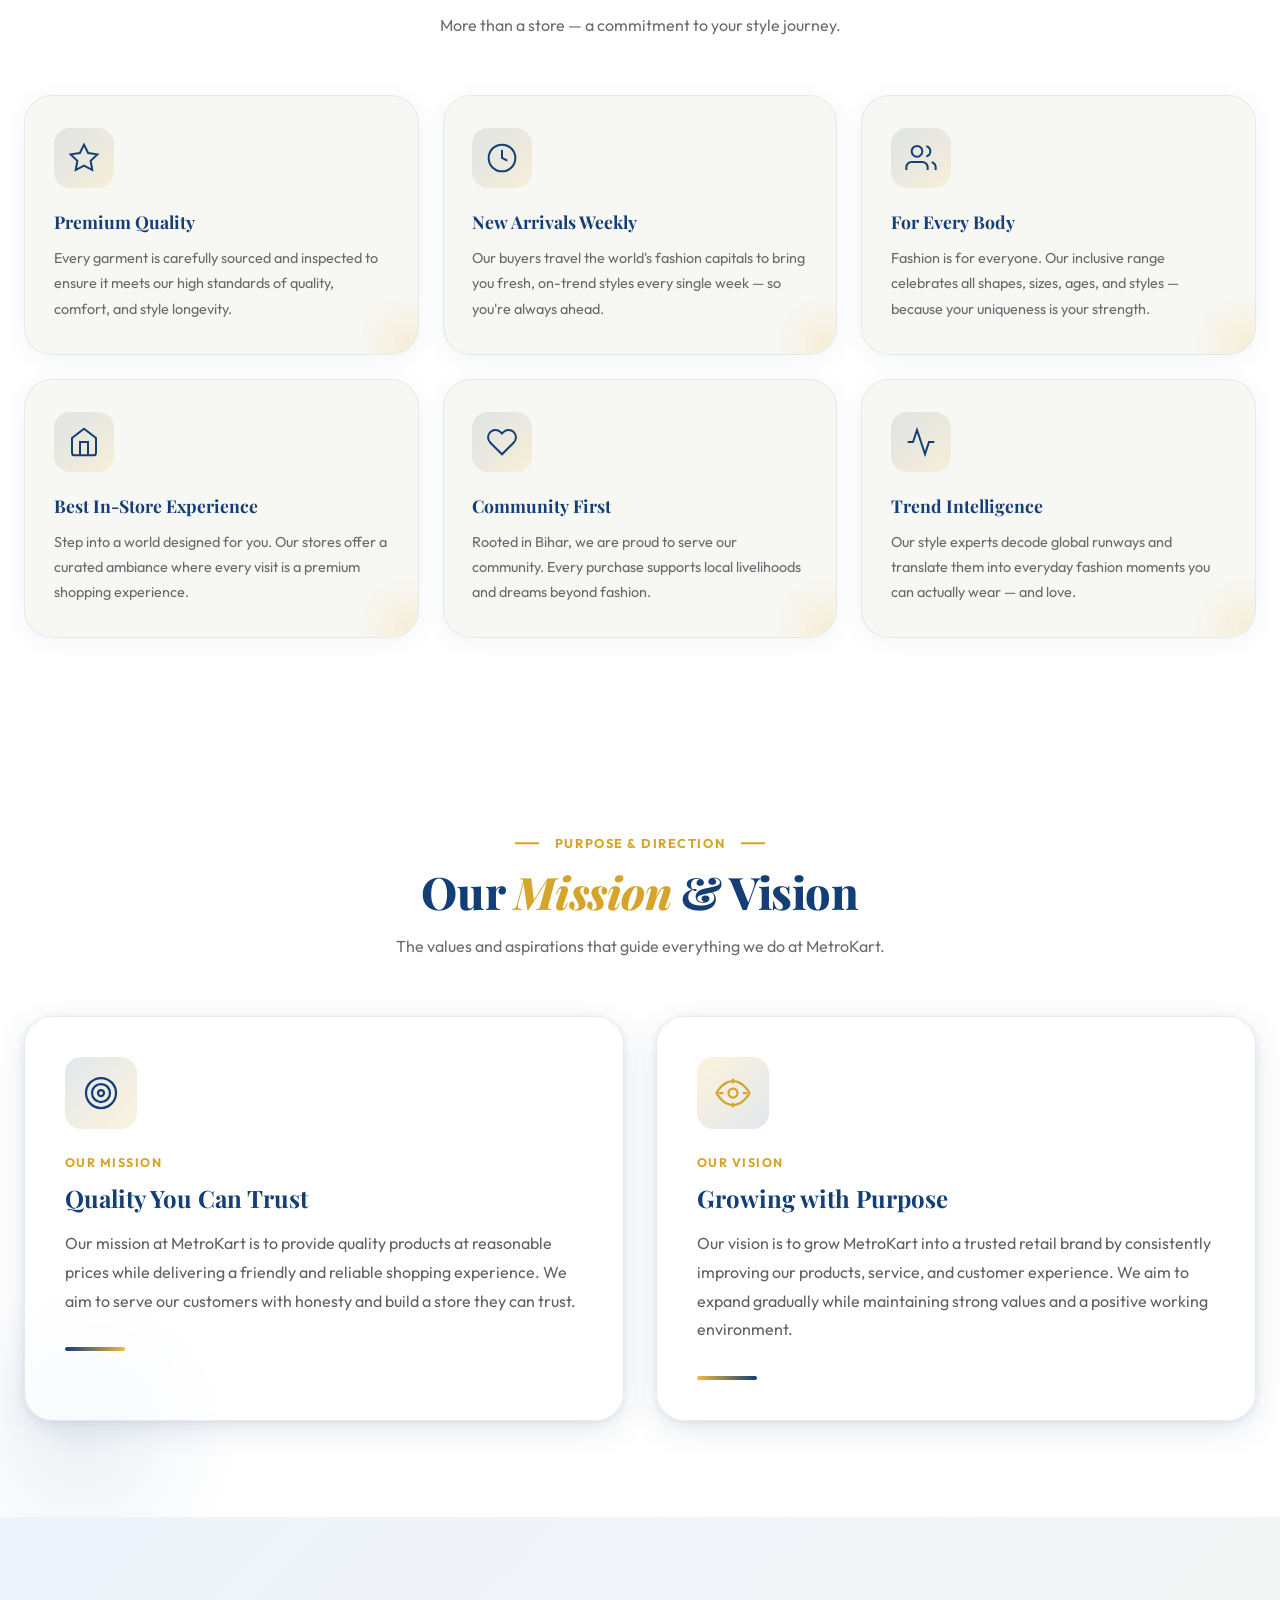
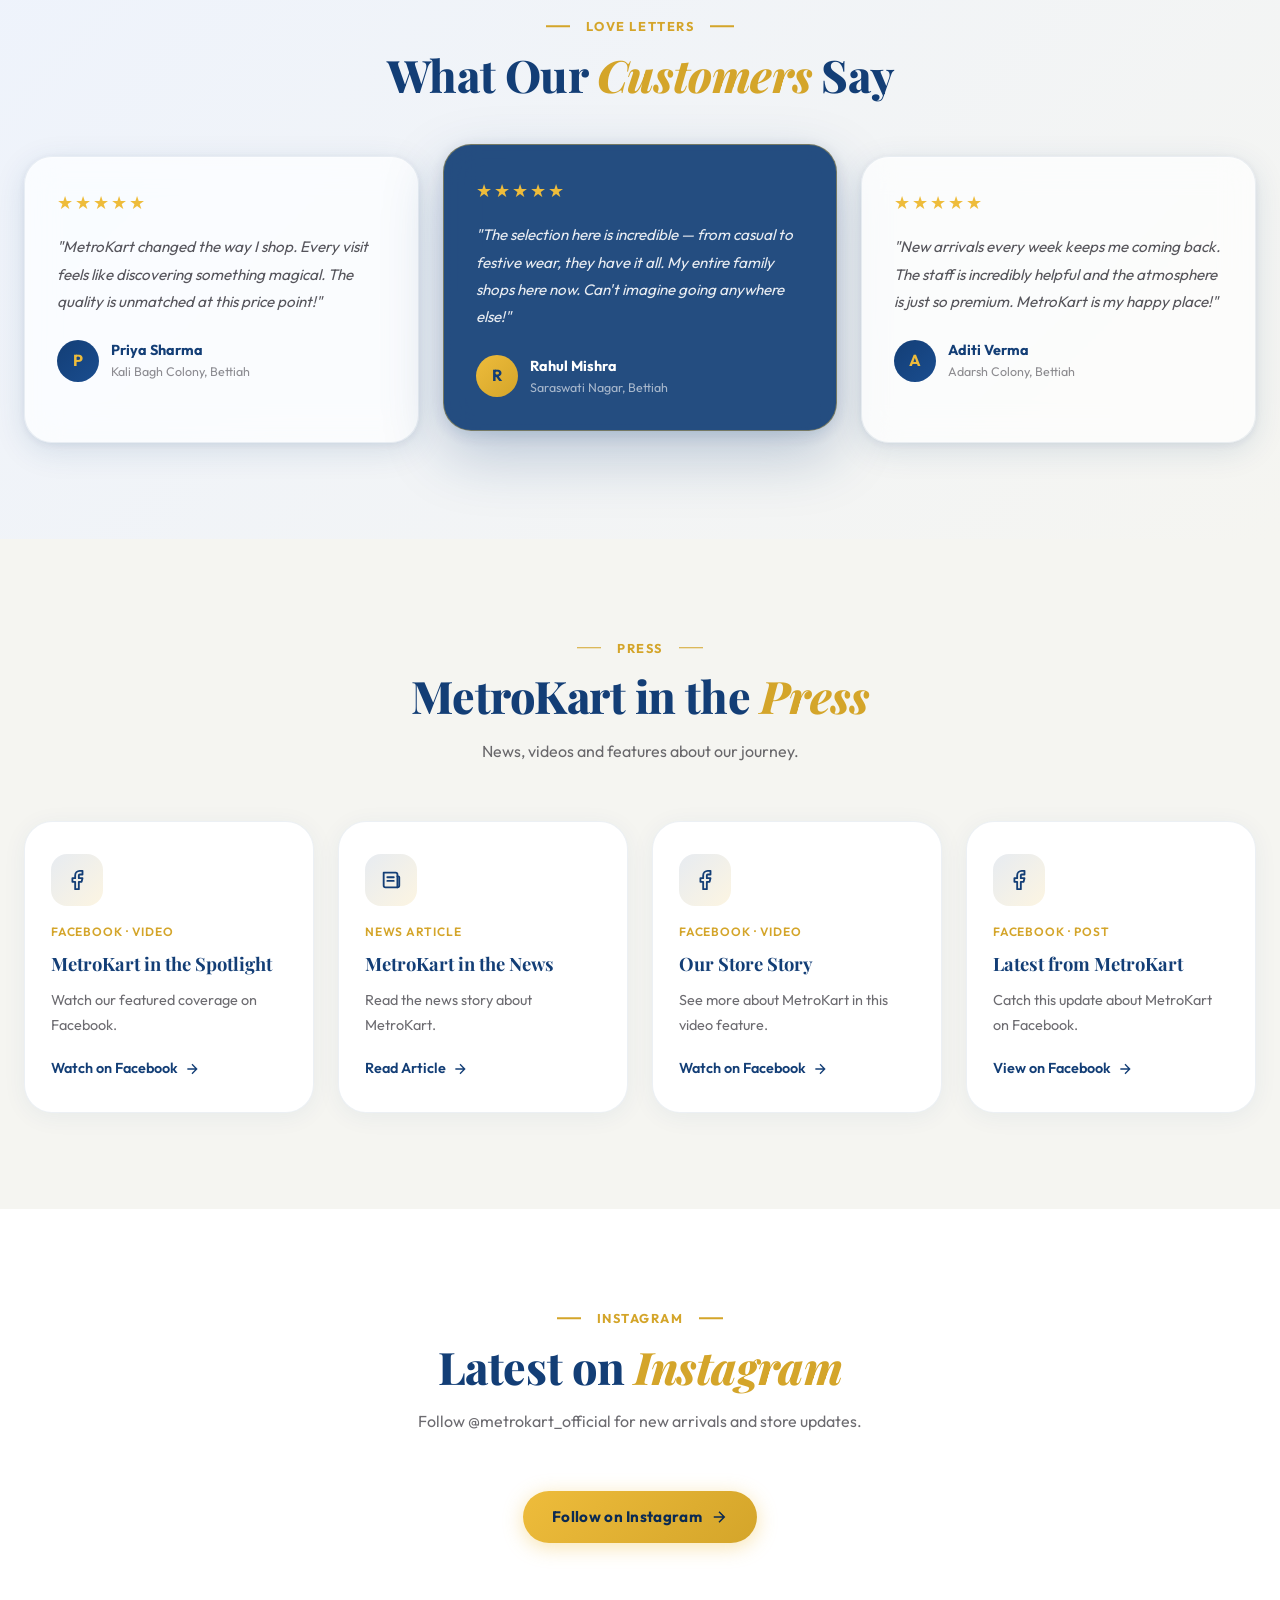
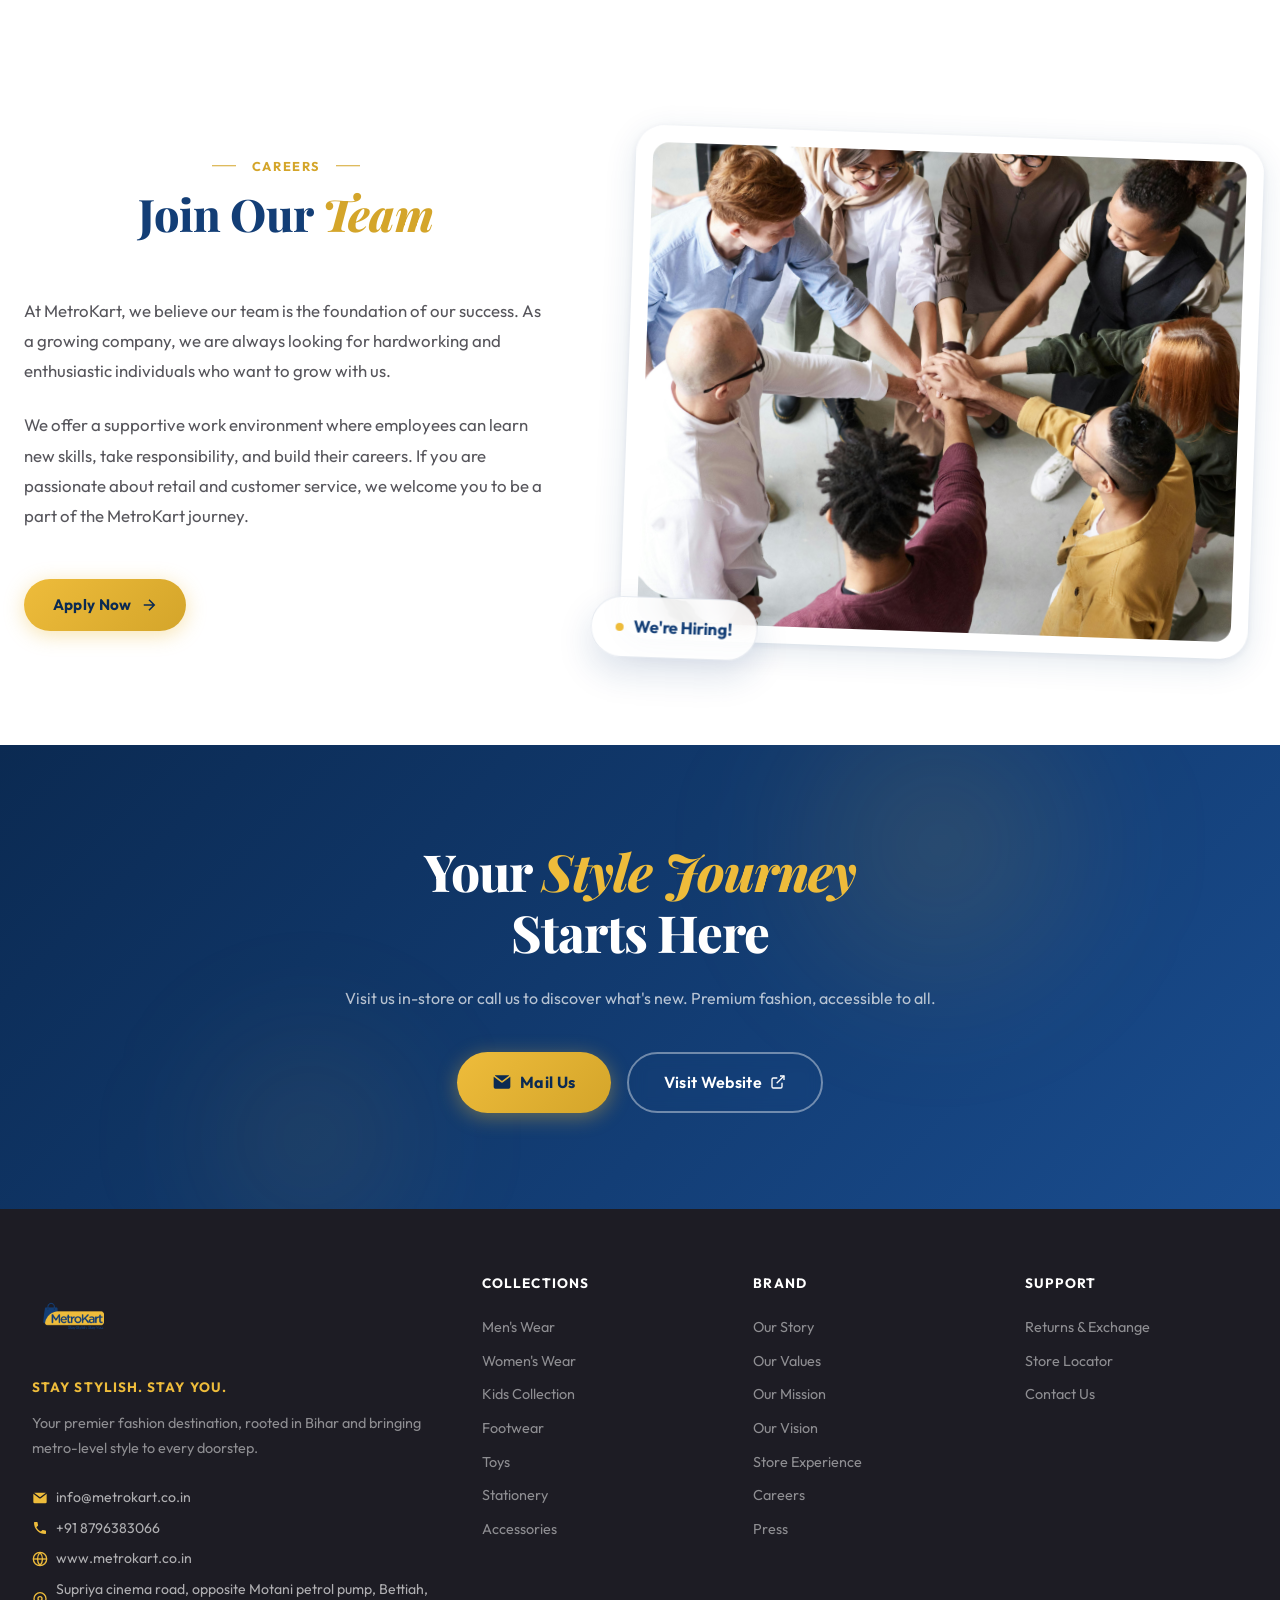
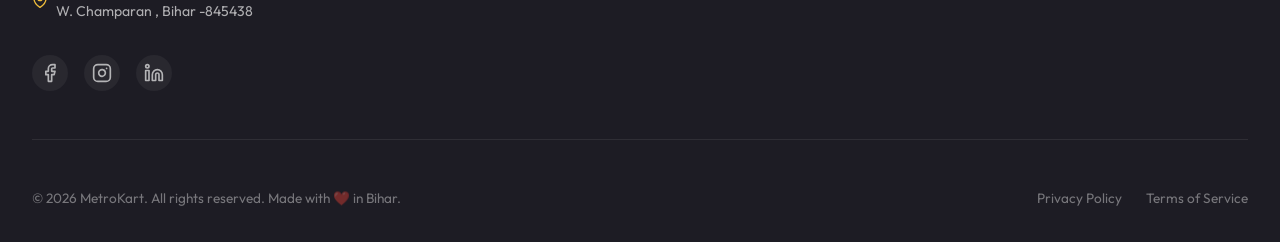
==== commit 1544882a: "instagram feed" ====
--- a/index.html
+++ b/index.html
@@ -715,6 +715,37 @@
   </section>
 
   <!-- ════════════════════════════════════════
+       INSTAGRAM FEED
+  ════════════════════════════════════════ -->
+  <section class="instagram-section" id="instagram">
+    <div class="section-container">
+      <div class="section-header">
+        <div class="section-label">Instagram</div>
+        <h2 class="section-title">Latest on <em>Instagram</em></h2>
+        <p class="section-subtitle">Follow @metrokart_official for new arrivals and store updates.</p>
+      </div>
+      <div class="instagram-feed">
+        <div data-behold-id="kDP01yLcrGVsiEAxTGtd"></div>
+        <script>
+          (function() {
+            if(window.__bhldScript)return;window.__bhldScript=true;
+            const d=document,s=d.createElement("script");s.type="module";
+            s.src="https://w.behold.so/widget.js";setTimeout(()=>{d.head.append(s);},0);
+          })();
+        </script>
+      </div>
+      <div class="instagram-cta">
+        <a href="https://www.instagram.com/metrokart_official/" target="_blank" rel="noopener" class="btn-primary">
+          Follow on Instagram
+          <svg width="18" height="18" viewBox="0 0 24 24" fill="none" stroke="currentColor" stroke-width="2">
+            <path d="M5 12h14M12 5l7 7-7 7" />
+          </svg>
+        </a>
+      </div>
+    </div>
+  </section>
+
+  <!-- ════════════════════════════════════════
        CAREERS
   ════════════════════════════════════════ -->
   <section class="careers-section" id="careers">
--- a/style.css
+++ b/style.css
@@ -2286,3 +2286,20 @@
     grid-template-columns: 1fr;
   }
 }
+
+/* ═══════════════════════════════════════════════════════
+   INSTAGRAM FEED
+═══════════════════════════════════════════════════════ */
+.instagram-section {
+  background: white;
+}
+
+.instagram-feed {
+  max-width: 1100px;
+  margin: 0 auto;
+}
+
+.instagram-cta {
+  text-align: center;
+  margin-top: 2rem;
+}
